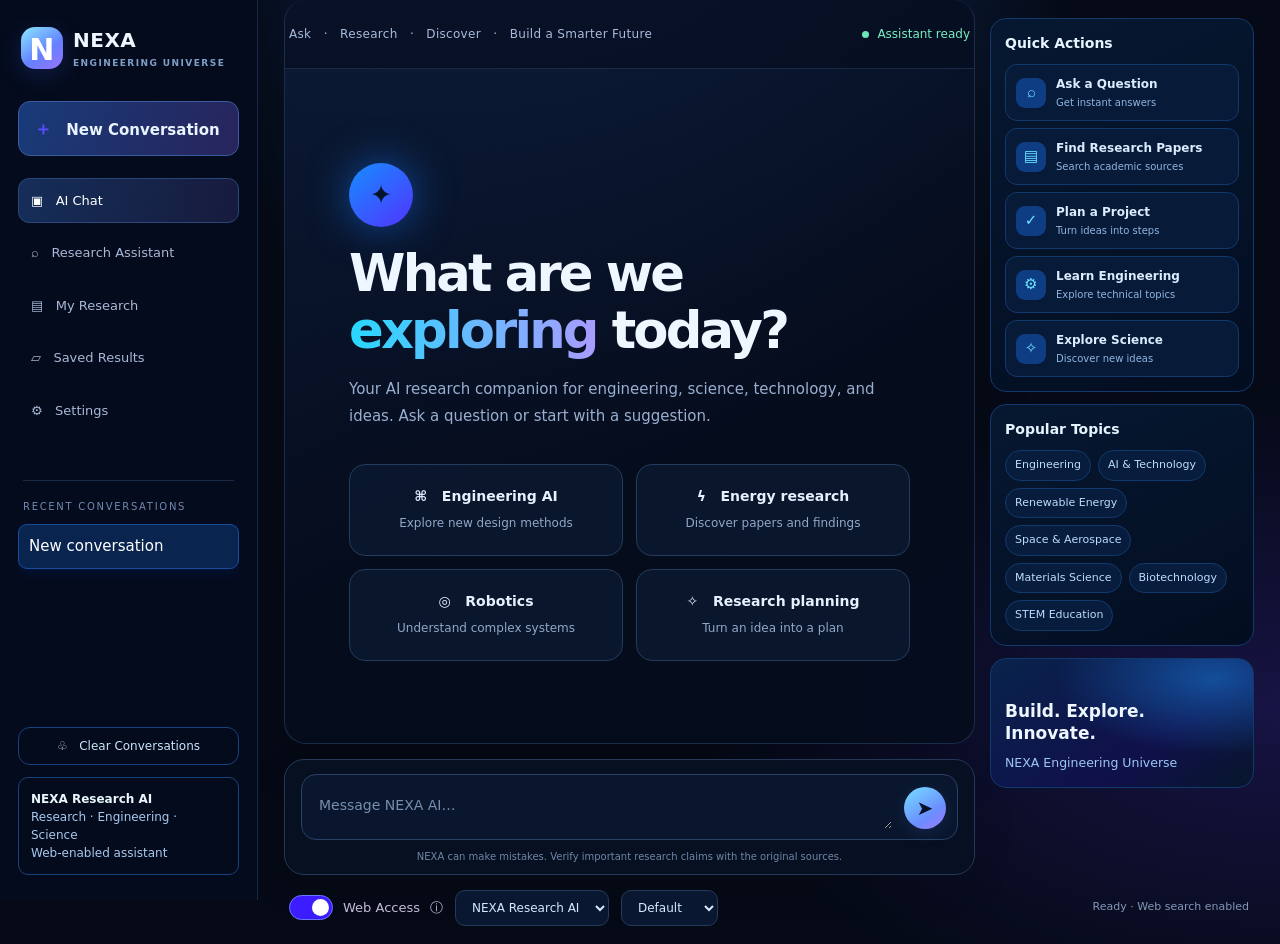
==== index.html @ 33a08f9b "Polish NEXA AI workspace interface" ====
<!doctype html>
<html lang="en">
<head>
<meta charset="utf-8"><meta name="viewport" content="width=device-width,initial-scale=1">
<meta name="theme-color" content="#050817"><meta name="description" content="NEXA AI Chat — an engineering and research assistant with optional live scholarly search.">
<title>NEXA AI Chat — Engineering Universe</title>
<style>
:root{color-scheme:dark;--bg:#050711;--panel:#090b18;--panel2:#0d1023;--line:#29213d;--text:#f5f1ff;--muted:#a9a2c2;--purple:#b78aff;--violet:#8055ff;--blue:#4b8dff}
*{box-sizing:border-box}body{margin:0;background:radial-gradient(ellipse at 72% 15%,#24103a 0,transparent 36%),#050711;color:var(--text);font:15px/1.5 Inter,ui-sans-serif,system-ui,-apple-system,"Segoe UI",sans-serif}button,textarea,select{font:inherit}button{cursor:pointer}button:focus-visible,textarea:focus-visible,select:focus-visible{outline:2px solid var(--purple);outline-offset:2px}
.app{display:grid;grid-template-columns:270px minmax(0,1fr);gap:16px;min-height:100dvh;padding:16px}.sidebar,.chat-shell,.composer-panel{border:1px solid var(--line);background:#090914eF;border-radius:16px}.sidebar{display:flex;flex-direction:column;padding:16px;min-height:calc(100dvh - 32px)}.brand{display:flex;align-items:center;gap:10px;padding:4px 3px 24px;font-size:14px;font-weight:850;letter-spacing:.14em}.logo{display:grid;place-items:center;width:34px;height:34px;border-radius:11px;background:linear-gradient(140deg,#55d8ff,#8255ff);color:#090719;font-size:19px;box-shadow:0 0 24px #8055ff33}.brand small{display:block;color:var(--muted);font-size:10px;letter-spacing:.18em;margin-top:2px}.new-chat,.clear-btn{width:100%;border:1px solid #9d7bc1;background:transparent;color:#eee1ff;border-radius:10px;padding:11px 12px;text-align:left}.new-chat:hover,.clear-btn:hover{background:#21132f}.new-chat span{color:var(--purple);font-size:18px;margin-right:9px}.history-label{color:#8f87a7;font-size:10px;letter-spacing:.17em;text-transform:uppercase;margin:25px 5px 10px}.history{display:grid;gap:5px;overflow:auto;flex:1;align-content:start}.history-item{border:1px solid transparent;background:transparent;color:#c9c3db;text-align:left;padding:10px;border-radius:9px;overflow:hidden;text-overflow:ellipsis;white-space:nowrap}.history-item.active,.history-item:hover{background:#171324;border-color:#332341;color:white}.sidebar-bottom{display:grid;gap:12px;margin-top:20px}.profile{border:1px dashed #59466e;border-radius:10px;padding:12px;color:#b6a6ce;font-size:12px}.profile b{color:#e7d6ff}.clear-btn{font-size:12px;text-align:center;padding:9px}.main{display:flex;flex-direction:column;gap:16px;min-width:0;min-height:calc(100dvh - 32px)}.chat-shell{flex:1;min-height:430px;display:flex;flex-direction:column;overflow:hidden;background:radial-gradient(ellipse at 50% 30%,#1b102c 0,transparent 58%),#080813}.topline{height:60px;border-bottom:1px solid #211b30;display:flex;align-items:center;justify-content:space-between;padding:0 22px;gap:12px}.topline-title{font-weight:700}.online{font-size:12px;color:#a8e7cb}.online:before{content:"";display:inline-block;width:7px;height:7px;background:#6de5b4;border-radius:50%;margin-right:8px}.mobile-brand{display:none}.messages{flex:1;overflow:auto;padding:clamp(18px,4vw,46px);display:flex;flex-direction:column;gap:24px}.welcome{margin:auto;max-width:660px;text-align:center;padding:24px 0}.orb{width:58px;height:58px;border-radius:20px;margin:0 auto 22px;display:grid;place-items:center;font-size:27px;color:white;background:linear-gradient(140deg,#2cbde8,#8155ff);box-shadow:0 0 55px #7443ff44}.welcome h1{font-size:clamp(27px,4vw,42px);letter-spacing:-.04em;line-height:1.12;margin:0 0 13px}.gradient{background:linear-gradient(90deg,#5de0ff,#bb8cff);color:transparent;background-clip:text}.welcome p{color:var(--muted);max-width:520px;margin:0 auto 25px}.suggestions{display:grid;grid-template-columns:repeat(2,minmax(0,1fr));gap:10px;text-align:left}.suggestion{border:1px solid #332642;border-radius:12px;background:#0d0b19;color:#ded5ef;padding:14px;min-height:70px}.suggestion:hover{border-color:#8965bd;background:#171025}.suggestion strong{display:block;font-size:13px;margin-bottom:4px}.suggestion span{font-size:12px;color:#a69abf}.message{display:flex;gap:12px;max-width:850px;width:100%;margin:0 auto;align-items:flex-start}.avatar{width:32px;height:32px;flex:0 0 32px;display:grid;place-items:center;border-radius:10px;background:#201532;color:#d5b6ff;font-weight:800}.message.user .avatar{background:#153053;color:#9edcff}.bubble{min-width:0;white-space:pre-wrap;overflow-wrap:anywhere;padding:5px 0;color:#e8e2f5}.message.user .bubble{background:#111328;border:1px solid #292441;border-radius:13px;padding:12px 15px}.bubble p{margin:0 0 10px}.bubble p:last-child{margin-bottom:0}.source-list{display:grid;gap:9px;margin-top:12px}.source-card{border:1px solid #302543;background:#0c0b18;border-radius:10px;padding:11px 13px}.source-card a{color:#9edfff;text-decoration:none}.source-card a:hover{text-decoration:underline}.source-meta{color:#a39ab9;font-size:12px;margin-top:4px}.typing{color:#c8b1ef}.composer-panel{padding:12px 14px;background:#090914}.composer{display:flex;gap:12px;align-items:flex-end;border:1px solid #342545;border-radius:14px;background:#070711;padding:12px 12px 12px 16px}.composer:focus-within{border-color:#7653a3;box-shadow:0 0 0 3px #a86bff12}.composer textarea{flex:1;min-width:0;resize:vertical;min-height:44px;max-height:180px;border:0;outline:0;background:transparent;color:white;padding:10px 0}.composer textarea::placeholder{color:#756c89}.send{flex:0 0 42px;width:42px;height:42px;border:0;border-radius:12px;color:#fff;background:linear-gradient(140deg,#248fe8,#8050ff);font-size:20px}.send:disabled{opacity:.45;cursor:wait}.composer-hint{font-size:11px;color:#817892;text-align:center;padding:9px 0 0}.controls{display:flex;align-items:center;gap:10px;flex-wrap:wrap;padding:0 4px}.toggle-wrap{display:flex;align-items:center;gap:10px;color:#c7bddb;font-size:13px}.switch{position:relative;width:44px;height:25px;display:inline-block}.switch input{opacity:0;width:0;height:0}.slider{position:absolute;inset:0;border-radius:99px;background:#191627;border:1px solid #4a3a5b;cursor:pointer}.slider:before{content:"";position:absolute;width:17px;height:17px;left:3px;top:3px;border-radius:50%;background:#c8b1ff;transition:.18s}.switch input:checked+.slider{background:#37215b;border-color:#9868e9}.switch input:checked+.slider:before{transform:translateX(19px);background:#fff}.controls select{background:#0c0b18;border:1px solid #332642;color:#d9cfea;border-radius:9px;padding:9px 12px;max-width:100%;font-size:12px}.status{margin-left:auto;color:#8d849f;font-size:11px}.error{color:#ffb8c4}.paper-count{color:#9ce6ff;font-size:12px;margin-top:12px}
@media(max-width:760px){.app{grid-template-columns:1fr;padding:8px;gap:8px}.sidebar{min-height:0;padding:10px;display:grid;grid-template-columns:1fr auto;align-items:center;gap:8px}.brand{padding:0;font-size:12px}.logo{width:30px;height:30px}.new-chat{width:auto;padding:8px 11px;font-size:12px}.history-label,.history,.sidebar-bottom{display:none}.main{min-height:calc(100dvh - 95px);gap:8px}.chat-shell{min-height:55vh}.topline{height:48px;padding:0 14px}.messages{padding:18px 12px}.welcome{padding:12px 0}.suggestions{grid-template-columns:1fr}.suggestion{min-height:58px}.composer-panel{padding:8px}.controls{gap:8px}.status{width:100%;margin-left:0}.profile{display:none}.mobile-brand{display:block}}
@media(min-width:761px){.sidebar{position:sticky;top:16px;height:calc(100dvh - 32px)}}

/* NEXA generated concept: electric-blue research chat */
:root{--bg:#02091c;--panel:#04112b;--panel2:#07183a;--line:#103b80;--text:#eaf7ff;--muted:#83b8e9;--purple:#563cff;--violet:#762dff;--blue:#168dff}
body{background:radial-gradient(ellipse at 78% 6%,#071e59 0,transparent 43%),radial-gradient(ellipse at 85% 78%,#17085a 0,transparent 34%),#02091c;color:var(--text)}
.app{grid-template-columns:324px minmax(0,1fr);gap:0;padding:0;min-height:100dvh}
.sidebar{height:100dvh;min-height:100dvh;top:0;border-radius:0;border-width:0 1px 0 0;border-color:#0e3470;background:linear-gradient(180deg,#03102a,#02091c);padding:24px 26px}
.brand{font-size:26px;letter-spacing:.06em;padding:0 4px 30px}.brand small{font-size:10px;color:#70d9ff;letter-spacing:.2em}.logo{width:52px;height:52px;border-radius:8px;font-size:31px;background:linear-gradient(140deg,#472bff,#00d7ff);color:white}
.new-chat{border:1px solid #365dff;border-radius:14px;background:#080d3c;padding:13px 15px;color:#aeeaff;font-weight:650}.new-chat:hover{background:#101a65;box-shadow:0 0 20px #174dff55}
.sidebar-nav{display:grid;gap:5px;margin:18px 0 20px}.sidebar-nav button{background:transparent;border:1px solid transparent;border-radius:12px;padding:12px 14px;color:#8fdcff;text-align:left;font-size:15px}.sidebar-nav button.active,.sidebar-nav button:hover{background:linear-gradient(100deg,#092caa,#101c86);border-color:#194bff;color:#fff;box-shadow:0 0 22px #004dff55}
.history-label{border-top:1px solid #103365;padding-top:18px;color:#47baff}.history-item{color:#80cfff}.history-item.active,.history-item:hover{background:#08266c;border-color:#124dff;box-shadow:0 0 16px #004dff33}
.profile{border-color:#1657a4;color:#7ebeff}.profile b{color:#c5f4ff}.clear-btn{border-color:#5c36ff;color:#c4d8ff;border-radius:12px}
.main{min-height:100dvh;padding:0 0 16px;gap:0;background:radial-gradient(ellipse at 70% 60%,#071747aa 0,transparent 55%)}
.topline{height:69px;flex:0 0 69px;padding:0 32px;border-color:#103365;background:#03102b}.topline-title{font-size:13px;font-weight:500;color:#7cd8ff;letter-spacing:.02em}.online{color:#73edc5}
.chat-shell{margin:0 16px;min-height:calc(100dvh - 190px);border-color:#103b80;border-radius:16px;background:radial-gradient(ellipse at 60% 18%,#06183b 0,transparent 56%),#020b22}
.messages{padding:clamp(20px,3vw,42px)}.welcome .orb{background:linear-gradient(140deg,#177cff,#5930ff);box-shadow:0 0 60px #155cff66}.welcome h1{font-size:clamp(28px,3.4vw,43px)}.gradient{background-image:linear-gradient(90deg,#19d9ff,#a98aff)}
.suggestion{background:#041536;border-color:#103c7c;color:#bdeaff}.suggestion:hover{background:#08245c;border-color:#167dff}
.message .avatar{background:#062b80;color:#5fe4ff;border:1px solid #124dff;border-radius:50%;box-shadow:0 0 18px #003cff44}.message.user .avatar{background:#3420e8;color:#fff}
.message.user .bubble{background:linear-gradient(110deg,#1725c9,#3413d8);border-color:#403dff;border-radius:16px}
.bubble{color:#bfe7ff}.source-card{background:#041633;border-color:#12417c}.source-card a{color:#29d9ff}.source-meta{color:#7daee0}
.composer-panel{margin:0 16px;border-color:#123e8e;background:#030d27;border-radius:15px}.composer{border-color:#174ed3;background:#07153a;border-radius:15px}.composer:focus-within{border-color:#1f9bff;box-shadow:0 0 0 3px #086dff22}.composer textarea::placeholder{color:#5591cf}.send{background:linear-gradient(140deg,#225dff,#6b19ff);border-radius:12px}
.controls{padding:12px 26px 0}.controls select{background:#031535;border-color:#1249a5;color:#c8e9ff}.switch input:checked+.slider{background:#3b1dff;border-color:#6976ff}.status{color:#7da9d6}
@media(min-width:761px){.sidebar{height:100dvh;min-height:100dvh;top:0}.main{min-height:100dvh}}
@media(max-width:760px){.app{grid-template-columns:1fr}.sidebar{height:auto;min-height:0;padding:10px 12px;grid-template-columns:1fr auto;border-width:0 0 1px}.brand{font-size:17px;padding:0}.logo{width:36px;height:36px;font-size:22px}.sidebar-nav{display:none}.main{padding-bottom:8px}.chat-shell{margin:8px;min-height:56vh}.topline{padding:0 14px}.composer-panel{margin:0 8px}.controls{padding:10px 12px 0}}


/* NEXA Universe visual refresh */
:root{--bg:#020a1b;--panel:#06152d;--panel2:#091d3d;--line:#12366a;--text:#eef7ff;--muted:#9abce8;--purple:#594cff;--violet:#573dff;--blue:#168cff}
body{background:radial-gradient(ellipse at 65% 0%,#0b3c8a 0,transparent 38%),radial-gradient(ellipse at 100% 75%,#16105c 0,transparent 32%),#020a1b}
.app{grid-template-columns:248px minmax(0,1fr);gap:0;padding:0;min-height:100dvh}
.sidebar{height:100dvh;min-height:100dvh;top:0;border:0;border-right:1px solid #12366a;border-radius:0;padding:24px 18px;background:linear-gradient(180deg,#06162d,#020a19)}
.brand{font-size:25px;letter-spacing:.04em;padding:0 3px 32px}.brand small{font-size:9px;letter-spacing:.13em;color:#9ccfff}.logo{width:48px;height:48px;border-radius:14px;color:white;font-size:30px;background:linear-gradient(145deg,#4c39ff,#00d6ff);box-shadow:0 0 30px #116cff55}
.new-chat{border:1px solid #174d9c;background:#08245a;border-radius:13px;color:#e8f5ff}.sidebar-nav{gap:7px;margin:18px 0}.sidebar-nav button{color:#b4d7ff;border-radius:12px;padding:13px}.sidebar-nav button.active,.sidebar-nav button:hover{background:linear-gradient(100deg,#0a3685,#111e64);border-color:#174d9c;box-shadow:none}
.history-label{color:#5fbaff}.history-item{color:#a7c9ef}.history-item.active,.history-item:hover{background:#0a2450;border-color:#174d9c}
.profile{border-style:solid;border-color:#16427d;color:#a9c9ef}.profile b{color:#e9f7ff}.clear-btn{border-color:#16427d;color:#c9e6ff}
.main{display:grid;grid-template-columns:minmax(0,1fr) 264px;grid-template-rows:minmax(440px,1fr) auto auto;gap:12px;padding:0 16px 14px;min-height:100dvh;align-content:stretch}
.chat-shell{grid-column:1;grid-row:1;min-height:0;margin:0;border-radius:0 0 16px 16px;border-top:0;background:radial-gradient(ellipse at 60% 0%,#0a2c68 0,transparent 52%),linear-gradient(180deg,#04152d,#020b1d);border-color:#10366a}
.topline{background:#04132a;border-color:#10366a;padding:0 22px}.topline-title{color:#b5d9ff}.online{color:#77f0c1}
.messages{padding:clamp(18px,2.6vw,34px);gap:22px}.welcome{max-width:720px;width:100%;margin:0 auto;padding:30px 0 18px;text-align:left}.welcome .orb{margin:0 0 18px;width:64px;height:64px;border-radius:50%;background:linear-gradient(140deg,#168dff,#5134ff);box-shadow:0 0 42px #127aff88}.welcome h1{font-size:clamp(28px,3vw,40px);margin-bottom:12px}.welcome p{margin:0 0 24px;max-width:560px;color:#b2cdec}.gradient{background-image:linear-gradient(90deg,#27d8ff,#a99bff)}
.suggestions{grid-template-columns:repeat(2,minmax(0,1fr));gap:10px}.suggestion{min-height:74px;border-radius:13px;background:linear-gradient(135deg,#071d3b,#091638);border-color:#16427d;color:#e4f3ff}.suggestion strong{font-size:13px}.suggestion span{color:#9bbde6}.suggestion:hover{background:#0b2a5b;border-color:#248dff}
.message{max-width:800px}.message .avatar{background:#082b70;color:#6de2ff;border-color:#1756c6}.message.user .bubble{background:linear-gradient(110deg,#245dff,#3625cf);border-color:#4279ff;border-radius:16px;color:white}.bubble{color:#e3f2ff}.source-card{background:#061a36;border-color:#17427a}.source-card a{color:#52dfff}.source-meta{color:#9abce8}
.composer-panel{grid-column:1;grid-row:2;margin:0;border-radius:16px;border-color:#174d9c;background:#04142b;padding:12px 14px}.composer{border-color:#1756c6;border-radius:32px;background:#061a38;padding-left:20px}.composer:focus-within{border-color:#35a5ff;box-shadow:0 0 0 3px #168cff22}.composer textarea::placeholder{color:#8bb4e6}.send{border-radius:50%;background:linear-gradient(140deg,#168dff,#583bff)}.composer-hint{color:#769cc9}
.controls{grid-column:1/-1;grid-row:3;padding:0 4px}.controls select{background:#061a36;border-color:#17427a;color:#d5eaff}.status{color:#8fb4df}
.nexa-rail{grid-column:2;grid-row:1/3;align-self:stretch;display:flex;flex-direction:column;gap:12px;padding:18px 0 0;min-width:0}
.rail-card{border:1px solid #12396c;border-radius:16px;background:linear-gradient(155deg,#061831,#030d20);padding:14px}.rail-card h3{margin:0 0 10px;font-size:14px;color:#e7f4ff}.rail-action{width:100%;display:flex;align-items:center;gap:10px;text-align:left;border:1px solid #12396c;border-radius:12px;background:#071b38;color:#d9edff;padding:10px;margin-top:7px}.rail-action:hover{border-color:#258bff;background:#0a2855}.rail-icon{width:30px;height:30px;display:grid;place-items:center;border-radius:9px;background:#0e3d83;color:#6de4ff;flex:0 0 30px}.rail-action b{display:block;font-size:12px;font-weight:650}.rail-action small{display:block;font-size:10px;color:#8fb5e3;margin-top:2px}.topic-list{display:flex;flex-wrap:wrap;gap:7px}.topic{border:1px solid #12396c;border-radius:20px;background:#081d3d;color:#bcdcff;font-size:11px;padding:6px 9px}.rail-banner{min-height:130px;display:flex;flex-direction:column;justify-content:flex-end;background:radial-gradient(ellipse at 85% 15%,#1676cf99,transparent 50%),linear-gradient(145deg,#09234c,#10104a 65%,#07172b);overflow:hidden}.rail-banner strong{font-size:17px;line-height:1.3}.rail-banner small{color:#9dc7f5;margin-top:10px}
@media(min-width:761px){.sidebar{height:100dvh;min-height:100dvh;top:0}.main{min-height:100dvh}}
@media(max-width:1050px){.main{grid-template-columns:minmax(0,1fr) 220px;gap:9px;padding:0 10px 10px}.rail-card{padding:10px}.rail-action{padding:8px}.brand{font-size:21px}}
@media(max-width:760px){.app{grid-template-columns:1fr}.sidebar{height:auto;min-height:0;padding:10px 12px;grid-template-columns:1fr auto;border-width:0 0 1px}.brand{font-size:17px;padding:0}.logo{width:36px;height:36px;font-size:22px}.sidebar-nav{display:none}.main{display:flex;flex-direction:column;gap:8px;padding:0 8px 8px;min-height:calc(100dvh - 65px)}.chat-shell{margin:0;min-height:55vh;border-radius:0 0 14px 14px}.topline{height:48px;flex:0 0 48px;padding:0 12px}.messages{padding:16px 12px}.welcome{padding:12px 0}.welcome .orb{margin-bottom:14px;width:52px;height:52px}.suggestions{grid-template-columns:1fr}.suggestion{min-height:58px}.nexa-rail{display:grid;grid-template-columns:1fr 1fr;padding:0}.nexa-rail .rail-card:first-child{grid-column:1/-1}.rail-banner{display:none}.composer-panel{margin:0}.controls{padding:4px}.status{width:100%;margin-left:0}.sidebar-bottom,.history-label,.history{display:none}}

/* Visual refinement: calm, premium AI workspace */
:root{--line:#1b3157;--muted:#9baed0}
body{background:#050a16;background-image:radial-gradient(ellipse at 50% -18%,#163b72 0,transparent 48%),radial-gradient(ellipse at 100% 75%,#171344 0,transparent 32%)}
.app{grid-template-columns:258px minmax(0,1fr);gap:0;padding:0}
.sidebar{padding:25px 18px;background:rgba(5,12,29,.94);border-color:#172746;backdrop-filter:blur(20px)}
.brand{font-size:20px;letter-spacing:.025em;padding-bottom:30px}.brand small{font-size:9px;letter-spacing:.16em;color:#7f9fc8}
.logo{width:42px;height:42px;border-radius:14px;background:linear-gradient(145deg,#8be9ff,#6481ff 58%,#9b73ff);box-shadow:0 6px 24px #426cff33}
.new-chat{background:linear-gradient(110deg,#183b79,#28245c);border-color:#3a5c9e;color:#e9f4ff;border-radius:12px}
.sidebar-nav{gap:7px;margin:22px 0}.sidebar-nav button{font-size:13px;color:#a8b9d7;padding:12px;border-radius:11px}
.sidebar-nav button.active,.sidebar-nav button:hover{background:linear-gradient(100deg,#152e59,#171b3d);border-color:#2b4678;box-shadow:none;color:#fff}
.history-label{font-size:10px;color:#7289b0;border-color:#1b2a45}
.main{padding:0 26px 18px;background:transparent;gap:15px}
.topline{margin:0 -26px 0;padding:0 30px;background:rgba(5,12,29,.62);border-color:#182945}
.topline-title{color:#a8bbdc;font-size:12px;letter-spacing:.025em}
.chat-shell{margin:0;min-height:calc(100dvh - 185px);border-radius:22px;border-color:#1a2d4b;background:linear-gradient(155deg,rgba(13,28,57,.86),rgba(5,12,28,.94) 60%);box-shadow:0 18px 60px #0002}
.messages{padding:clamp(24px,5vw,68px)}
.welcome{max-width:710px}.orb{width:64px;height:64px;border-radius:22px;background:linear-gradient(145deg,#70dfff,#6385ff 55%,#a08aff);box-shadow:0 12px 45px #4d77ff30;color:#06142b}
.welcome h1{font-size:clamp(34px,4vw,52px);letter-spacing:-.055em;margin-bottom:16px}.welcome p{font-size:15px;line-height:1.8;color:#9aafd0;margin-bottom:34px}
.suggestions{gap:13px}.suggestion{min-height:92px;padding:19px;border-radius:16px;background:rgba(11,25,49,.76);border-color:#243b5d;transition:transform .18s,border-color .18s,background .18s}
.suggestion:hover{transform:translateY(-2px);background:#122746;border-color:#5b82c4}
.suggestion strong{font-size:14px;color:#e5f1ff}.suggestion span{font-size:12px;color:#91a7c8}
.composer-panel{margin:0;padding:14px 16px 10px;border-radius:20px;background:rgba(7,16,35,.94);border-color:#243957;box-shadow:0 12px 38px #0002}
.composer{border-color:#2a4167;background:#09162d;border-radius:15px;padding:10px 11px 10px 17px}
.composer:focus-within{border-color:#719ce2;box-shadow:0 0 0 3px #4e7fe51a}
.composer textarea{font-size:14px}.composer textarea::placeholder{color:#788eaf}
.send{background:linear-gradient(145deg,#77dfff,#6b8dff 65%,#a17bff);color:#061329;box-shadow:0 4px 16px #6388ff22}
.composer-hint{color:#7085a7;font-size:10px}
.controls{padding:0 5px;gap:12px}.controls select{background:#0a1730;border-color:#243b5c;border-radius:10px}
.status{color:#8398b8}
.message .avatar{background:#152c4d;border-color:#294d7a;color:#9ce9ff;box-shadow:none}
.message.user .bubble{background:#172e55;border-color:#2a4b7c}
.bubble{line-height:1.8;color:#d4e3f7}.source-card{background:#0b1a32;border-color:#263e60;border-radius:12px}
@media(min-width:761px){.sidebar{position:sticky;top:0;height:100dvh}.main{min-height:100dvh}}
@media(max-width:760px){.app{grid-template-columns:1fr}.sidebar{padding:12px 14px}.brand{font-size:16px}.main{padding:0 9px 12px;gap:10px}.topline{margin:0 -9px;padding:0 15px}.chat-shell{min-height:58vh;border-radius:17px}.messages{padding:24px 14px}.welcome h1{font-size:34px}.welcome p{font-size:13px;margin-bottom:24px}.suggestions{gap:9px}.suggestion{min-height:72px;padding:14px}.composer-panel{padding:10px;border-radius:16px}.controls{padding:0 3px}.status{font-size:10px}}

</style>
</head>
<body>
<div class="app">
<aside class="sidebar" aria-label="Conversation sidebar">
  <div class="brand"><div class="logo">N</div><div>NEXA<small>ENGINEERING UNIVERSE</small></div></div>
  <button class="new-chat" id="new-chat"><span>＋</span> New Conversation</button>
  <nav class="sidebar-nav" aria-label="Main navigation">
    <button class="active" type="button" data-nav="chat">▣ &nbsp; AI Chat</button>
    <button type="button" data-nav="research">⌕ &nbsp; Research Assistant</button>
    <button type="button" data-nav="saved">▤ &nbsp; My Research</button>
    <button type="button" data-nav="results">▱ &nbsp; Saved Results</button>
    <button type="button" data-nav="settings">⚙ &nbsp; Settings</button>
  </nav>
  <div class="history-label">Recent conversations</div><nav class="history" id="history" aria-label="Recent conversations"></nav>
  <div class="sidebar-bottom"><button class="clear-btn" id="clear-chat">♧ &nbsp; Clear Conversations</button><div class="profile"><b>NEXA Research AI</b><br>Research · Engineering · Science<br><span id="version">Web-enabled assistant</span></div></div>
</aside>
<main class="main">
<section class="chat-shell">
  <div class="topline"><div class="topline-title"><span class="mobile-brand">✦ NEXA AI &nbsp;·&nbsp; </span>Ask &nbsp; · &nbsp; Research &nbsp; · &nbsp; Discover &nbsp; · &nbsp; Build a Smarter Future</div><div class="online">Assistant ready</div></div>
  <div class="messages" id="messages" aria-live="polite">
    <div class="welcome" id="welcome"><div class="orb">✦</div><h1>Hello, I’m NEXA <span class="gradient">✦</span></h1><p>Your AI assistant for engineering, science, research and innovation. How can I help you today?</p>
      <div class="suggestions">
        <button class="suggestion" data-prompt="Explain recent advances in AI for engineering design."><strong>♧ &nbsp; Explain Concepts</strong><span>Understand complex ideas</span></button>
        <button class="suggestion" data-prompt="Find and summarize research on renewable energy storage."><strong>▤ &nbsp; Research Papers</strong><span>Discover papers and findings</span></button>
        <button class="suggestion" data-prompt="Explain how robotics and computer vision work together."><strong>✓ &nbsp; Plan Projects</strong><span>Turn ideas into steps</span></button>
        <button class="suggestion" data-prompt="Give me a research plan for a new engineering project."><strong>⚙ &nbsp; Solve Problems</strong><span>Explore solutions and methods</span></button>
      </div>
    </div>
  </div>
</section>
<aside class="nexa-rail" aria-label="NEXA tools">
  <section class="rail-card"><h3>Quick Actions</h3>
    <button class="rail-action" data-prompt="Explain a question I have about engineering or science."><span class="rail-icon">⌕</span><span><b>Ask a Question</b><small>Get instant answers</small></span></button>
    <button class="rail-action" data-prompt="Find research papers about artificial intelligence in engineering."><span class="rail-icon">▤</span><span><b>Find Research Papers</b><small>Search academic sources</small></span></button>
    <button class="rail-action" data-prompt="Help me plan an engineering project step by step."><span class="rail-icon">✓</span><span><b>Plan a Project</b><small>Turn ideas into steps</small></span></button>
    <button class="rail-action" data-prompt="Teach me an interesting engineering concept."><span class="rail-icon">⚙</span><span><b>Learn Engineering</b><small>Explore technical topics</small></span></button>
    <button class="rail-action" data-prompt="Explore exciting recent discoveries in science."><span class="rail-icon">✧</span><span><b>Explore Science</b><small>Discover new ideas</small></span></button>
  </section>
  <section class="rail-card"><h3>Popular Topics</h3><div class="topic-list"><button class="topic" data-prompt="Explain modern engineering.">Engineering</button><button class="topic" data-prompt="Explain AI and technology trends.">AI & Technology</button><button class="topic" data-prompt="Explain renewable energy.">Renewable Energy</button><button class="topic" data-prompt="Explore space and aerospace engineering.">Space & Aerospace</button><button class="topic" data-prompt="Explain materials science.">Materials Science</button><button class="topic" data-prompt="Explain biotechnology.">Biotechnology</button><button class="topic" data-prompt="How can STEM education inspire innovation?">STEM Education</button></div></section>
  <section class="rail-card rail-banner"><strong>Build. Explore.<br>Innovate.</strong><small>NEXA Engineering Universe</small></section>
</aside>
<section class="composer-panel">
<form id="chat-form"><div class="composer"><textarea id="prompt" rows="1" maxlength="1200" placeholder="Message NEXA AI…" aria-label="Message NEXA AI" required></textarea><button class="send" id="send" type="submit" aria-label="Send message">➤</button></div><div class="composer-hint">NEXA can make mistakes. Verify important research claims with the original sources.</div></form>
</section>
<div class="controls">
  <label class="toggle-wrap"><span class="switch"><input type="checkbox" id="web-access" checked><span class="slider"></span></span>Web Access <span title="Searches public Crossref and OpenAlex paper metadata before answering">ⓘ</span></label>
  <select id="model" aria-label="AI model"><option value="nexa">NEXA Research AI</option></select>
  <select id="mode" aria-label="Answer style"><option value="default">Default</option><option value="concise">Concise</option><option value="detailed">Detailed</option></select>
  <span class="status" id="status" role="status">Ready · Web search enabled</span>
</div>
</main>
</div>
<script>
(() => {
const $=id=>document.getElementById(id);
const messages=$('messages'),prompt=$('prompt'),form=$('chat-form'),send=$('send'),status=$('status'),history=$('history');
let chats=[],activeId=null,busy=false;
const storeKey='nexa-ai-chats-v1';
function load(){try{chats=JSON.parse(localStorage.getItem(storeKey)||'[]')}catch{chats=[]}if(!Array.isArray(chats))chats=[];renderHistory();if(chats.length)openChat(chats[0].id);else newChat(false)}
function save(){try{localStorage.setItem(storeKey,JSON.stringify(chats))}catch{}renderHistory()}
function active(){return chats.find(c=>c.id===activeId)}
function renderHistory(){history.replaceChildren();chats.forEach(c=>{const b=document.createElement('button');b.className='history-item'+(c.id===activeId?' active':'');b.textContent=c.title||'New conversation';b.title=b.textContent;b.onclick=()=>openChat(c.id);history.append(b)})}
function newChat(focus=true){if(busy)return;const c={id:Date.now().toString(36)+Math.random().toString(36).slice(2,6),title:'New conversation',items:[]};chats.unshift(c);activeId=c.id;save();renderMessages();if(focus)prompt.focus()}
function openChat(id){activeId=id;renderHistory();renderMessages()}
function renderMessages(){messages.replaceChildren();const c=active();if(!c||!c.items.length){const w=document.createElement('div');w.className='welcome';w.id='welcome';w.innerHTML='<div class="orb">✦</div><h1>What are we <span class="gradient">exploring</span> today?</h1><p>Your AI research companion for engineering, science, technology, and ideas. Ask a question or start with a suggestion.</p><div class="suggestions"><button class="suggestion" data-prompt="Explain recent advances in AI for engineering design."><strong>⌘ &nbsp; Engineering AI</strong><span>Explore new design methods</span></button><button class="suggestion" data-prompt="Find and summarize research on renewable energy storage."><strong>ϟ &nbsp; Energy research</strong><span>Discover papers and findings</span></button><button class="suggestion" data-prompt="Explain how robotics and computer vision work together."><strong>◎ &nbsp; Robotics</strong><span>Understand complex systems</span></button><button class="suggestion" data-prompt="Give me a research plan for a new engineering project."><strong>✧ &nbsp; Research planning</strong><span>Turn an idea into a plan</span></button></div>';messages.append(w);w.querySelectorAll('[data-prompt]').forEach(b=>b.onclick=()=>{prompt.value=b.dataset.prompt;prompt.focus();prompt.style.height='auto';prompt.style.height=Math.min(prompt.scrollHeight,180)+'px'});return}
c.items.forEach(item=>appendMessage(item.role,item.text,item.papers));messages.scrollTop=messages.scrollHeight}
function appendMessage(role,text,papers){const row=document.createElement('div');row.className='message '+(role==='user'?'user':'assistant');const av=document.createElement('div');av.className='avatar';av.textContent=role==='user'?'You':'✦';const bubble=document.createElement('div');bubble.className='bubble';bubble.textContent=text;if(papers&&papers.length){const label=document.createElement('div');label.className='paper-count';label.textContent='Research sources · '+papers.length+' records';bubble.append(label);const list=document.createElement('div');list.className='source-list';papers.forEach(p=>{const card=document.createElement('div');card.className='source-card';const a=document.createElement('a');a.href=p.url||'#';a.target='_blank';a.rel='noopener noreferrer';a.textContent=p.title||'Research record';card.append(a);const meta=document.createElement('div');meta.className='source-meta';meta.textContent=[p.year||'Date unavailable',p.source||'Research source',p.doi?'DOI: '+p.doi:''].filter(Boolean).join(' · ');card.append(meta);list.append(card)});bubble.append(list)}row.append(av,bubble);messages.append(row);return row}
function setStatus(text,error=false){status.textContent=text;status.classList.toggle('error',error)}
async function submitQuestion(text){if(busy||!text.trim())return;const q=text.trim();let c=active();if(!c){newChat(false);c=active()}if(!c.items.length)c.title=q.length>34?q.slice(0,34)+'…':q;c.items.push({role:'user',text:q});save();renderMessages();prompt.value='';prompt.style.height='auto';const casualMessage=/^(hello|hi|hey|good morning|good afternoon|good evening|how are you|what can you do|what can you help me with|who are you)[!.?, ]*$/i.test(q.trim());const identityQuestion=/(founder|owner|ceo|chief executive officer|who founded|who owns)/i.test(q)&&/(nexa|engineering universe)/i.test(q);busy=true;send.disabled=true;setStatus($('web-access').checked&&!casualMessage&&!identityQuestion?'Searching research sources…':'Thinking…');const typing=appendMessage('assistant','NEXA is thinking…');typing.querySelector('.bubble').classList.add('typing');messages.scrollTop=messages.scrollHeight;
let papers=[];
try{
 if($('web-access').checked&&!casualMessage&&!identityQuestion){const rr=await fetch('/api/research?q='+encodeURIComponent(q));const rd=await rr.json();if(rr.ok)papers=Array.isArray(rd.results)?rd.results:[];else setStatus('Research search unavailable; asking AI without papers.',true)}
 const mode=$('mode').value;const styledQ=mode==='concise'?q+'\nAnswer concisely.':mode==='detailed'?q+'\nGive a detailed, structured explanation.':'';
 const response=await fetch('/api/chat',{method:'POST',headers:{'Content-Type':'application/json'},body:JSON.stringify({question:styledQ||q,papers,history:c.items.slice(0,-1).map(m=>({role:m.role,text:m.text}))})});
 const data=await response.json();typing.remove();
 if(!response.ok){const message=data.error||(response.status===503?'AI is not configured yet.':'AI request failed.');c.items.push({role:'assistant',text:message,papers});appendMessage('assistant',message,papers);setStatus('AI request failed · '+response.status,true)}
 else{const answer=data.answer||'No answer text was returned.';c.items.push({role:'assistant',text:answer,papers});appendMessage('assistant',answer,papers);setStatus('Response complete'+(papers.length?' · '+papers.length+' research records':'')+'.')}
 save();messages.scrollTop=messages.scrollHeight;
 }catch(e){typing.remove();const msg='Could not reach the AI service. Check your connection and try again.';c.items.push({role:'assistant',text:msg,papers});appendMessage('assistant',msg,papers);setStatus('Connection error',true);save()}
 finally{busy=false;send.disabled=false;prompt.focus()}
}
form.addEventListener('submit',e=>{e.preventDefault();submitQuestion(prompt.value)});prompt.addEventListener('keydown',e=>{if(e.key==='Enter'&&!e.shiftKey){e.preventDefault();form.requestSubmit()}});prompt.addEventListener('input',()=>{prompt.style.height='auto';prompt.style.height=Math.min(prompt.scrollHeight,180)+'px'});
$('new-chat').addEventListener('click',()=>newChat());$('clear-chat').addEventListener('click',()=>{if(busy)return;if(confirm('Clear all saved NEXA conversations from this browser?')){chats=[];activeId=null;try{localStorage.removeItem(storeKey)}catch{}newChat(false);setStatus('Conversations cleared')}});$('web-access').addEventListener('change',()=>setStatus($('web-access').checked?'Ready · Web search enabled':'Ready · Web search disabled'));
document.querySelectorAll('.rail-action,.topic').forEach(b=>b.addEventListener('click',()=>{prompt.value=b.dataset.prompt||'';prompt.focus();}));
document.querySelectorAll('[data-nav]').forEach(b=>b.addEventListener('click',()=>{document.querySelectorAll('[data-nav]').forEach(x=>x.classList.toggle('active',x===b));if(b.dataset.nav==='research'){prompt.value='Find research papers about ';prompt.focus()}else if(b.dataset.nav==='saved'){setStatus('Your conversations are saved in this browser.')}else if(b.dataset.nav==='results'){setStatus('Research results appear below AI responses when Web Access is enabled.')}else if(b.dataset.nav==='settings'){setStatus('Choose Web Access and answer style below the composer.')}else{setStatus('Ready · Web search enabled')}}));
load();
})();
</script>
</body>
</html>
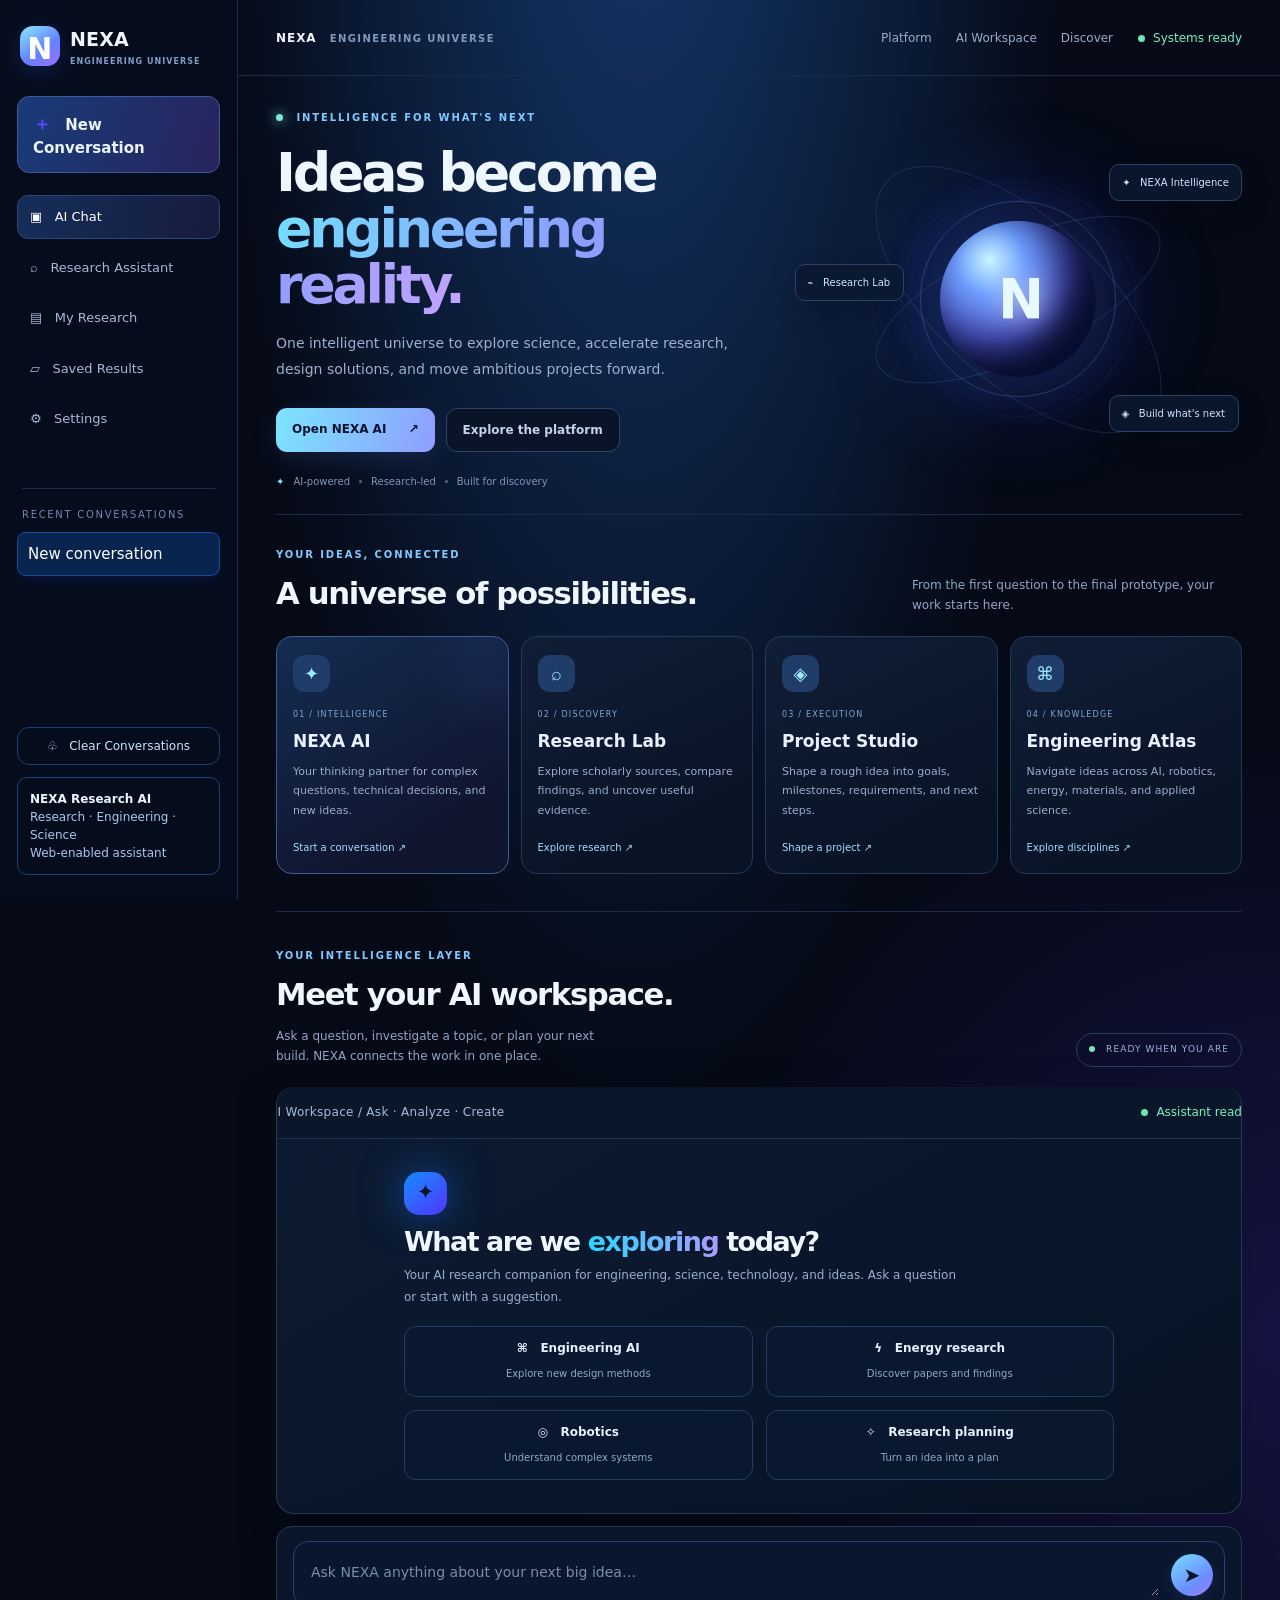
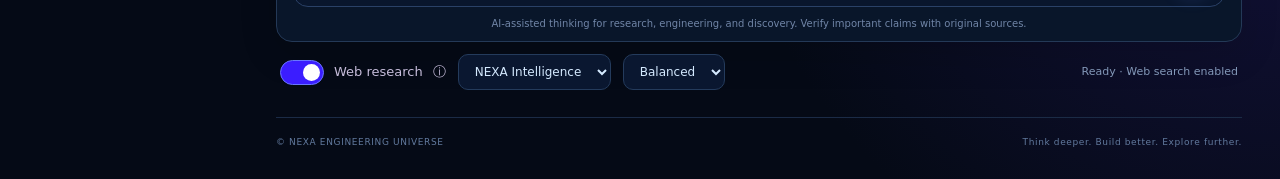
==== commit fd78c567: "Transform NEXA into AI-first engineering platform homepage" ====
--- a/index.html
+++ b/index.html
@@ -93,6 +93,36 @@
 @media(min-width:761px){.sidebar{position:sticky;top:0;height:100dvh}.main{min-height:100dvh}}
 @media(max-width:760px){.app{grid-template-columns:1fr}.sidebar{padding:12px 14px}.brand{font-size:16px}.main{padding:0 9px 12px;gap:10px}.topline{margin:0 -9px;padding:0 15px}.chat-shell{min-height:58vh;border-radius:17px}.messages{padding:24px 14px}.welcome h1{font-size:34px}.welcome p{font-size:13px;margin-bottom:24px}.suggestions{gap:9px}.suggestion{min-height:72px;padding:14px}.composer-panel{padding:10px;border-radius:16px}.controls{padding:0 3px}.status{font-size:10px}}
 
+
+/* NEXA: platform-first homepage */
+html{scroll-behavior:smooth;scroll-padding-top:85px}
+.app{grid-template-columns:238px minmax(0,1fr);gap:0;padding:0}
+.sidebar{position:sticky;top:0;height:100dvh;min-height:100dvh;padding:25px 17px;background:#050c1c;border-right:1px solid #1b2c49}
+.brand{font-size:19px;letter-spacing:.01em;padding-bottom:28px}.brand small{font-size:8px;letter-spacing:.13em}
+.logo{width:40px;height:40px;border-radius:13px}
+.sidebar-nav button{font-size:13px;padding:11px 12px}
+.main.dashboard{display:block;padding:0 38px 24px;min-height:100vh;overflow:hidden}
+.site-topbar{height:76px;display:flex;align-items:center;gap:25px;border-bottom:1px solid #1b2b46;margin:0 -38px;padding:0 38px}
+.site-topbar .topline-title{font-weight:800;color:#f0f6ff;letter-spacing:.08em}.site-topbar .topline-title span{font-size:10px;color:#8299bd;letter-spacing:.14em;margin-left:8px}
+.top-links{display:flex;gap:24px;margin-left:auto}.top-links a{font-size:12px;color:#9aacc8;text-decoration:none}.top-links a:hover{color:#fff}
+.hero-dashboard{display:grid;grid-template-columns:1.05fr .95fr;align-items:center;gap:24px;min-height:390px;padding:34px 0 25px;border-bottom:1px solid #1b2b46}
+.hero-copy{position:relative;z-index:1}.eyebrow{font-size:10px;letter-spacing:.19em;font-weight:750;color:#82c9ff}.eyebrow>span{display:inline-block;width:7px;height:7px;border-radius:50%;background:#7ee5df;box-shadow:0 0 12px #7ee5df;margin-right:8px}
+.hero-copy h1{font-size:clamp(38px,4.2vw,61px);line-height:1.04;letter-spacing:-.06em;margin:20px 0 18px}.hero-copy h1 .gradient{background-image:linear-gradient(100deg,#73ddff,#8e9dff 60%,#c2a4ff)}
+.hero-copy>p{max-width:510px;color:#9eb0cf;line-height:1.85;font-size:14px;margin:0 0 25px}
+.hero-buttons{display:flex;gap:11px;flex-wrap:wrap}.hero-buttons a{padding:12px 16px;border-radius:11px;font-size:12px;text-decoration:none;font-weight:700}.primary-cta{background:linear-gradient(110deg,#7ce5ff,#8f9dff);color:#08132b;box-shadow:0 7px 25px #638bff22}.primary-cta span{margin-left:18px}.secondary-cta{border:1px solid #304364;color:#c4d3ec;background:#0a1428}.hero-proof{margin-top:22px;color:#8096b8;font-size:10px;display:flex;align-items:center;gap:9px}.hero-proof span{color:#88e6ff}.hero-proof i{width:3px;height:3px;background:#506788;border-radius:50%}
+.hero-art{height:330px;position:relative;display:grid;place-items:center;isolation:isolate}.hero-art:before{content:"";position:absolute;width:260px;height:260px;border-radius:50%;background:#344dff22;filter:blur(36px);z-index:-2}
+.planet{width:156px;height:156px;border-radius:50%;display:grid;place-items:center;background:radial-gradient(circle at 32% 25%,#c7f6ff,#6e9dff 22%,#4b52bf 50%,#171b54 75%);box-shadow:inset -22px -20px 40px #060c2a,0 0 65px #4b7dff33;position:relative}.planet:after{content:"";position:absolute;inset:-20px;border-radius:50%;border:1px solid #739dff44;box-shadow:0 0 50px #4575ff12}.planet span{font-size:55px;font-weight:900;letter-spacing:-.1em;color:#e9faff;text-shadow:0 0 28px #fff9}
+.orbit{position:absolute;border:1px solid #6589db33;border-radius:50%;transform:rotate(-25deg)}.orbit-one{width:310px;height:115px}.orbit-two{width:355px;height:165px;transform:rotate(42deg)}.orbit-three{width:235px;height:235px;border-style:dashed;border-color:#5b84d522}
+.float-tag{position:absolute;background:#0b1930dd;border:1px solid #2b4368;border-radius:10px;padding:10px 12px;font-size:10px;color:#d0e4ff;box-shadow:0 10px 30px #0003;backdrop-filter:blur(12px)}.tag-ai{top:30px;right:0}.tag-lab{left:0;top:130px}.tag-build{right:4px;bottom:32px}
+.platform-section{padding:32px 0 37px;border-bottom:1px solid #1b2b46}.section-heading{display:flex;align-items:end;justify-content:space-between;gap:20px;margin-bottom:20px}.section-heading h2,.workspace-intro h2{font-size:clamp(24px,2.4vw,32px);letter-spacing:-.045em;margin:8px 0 0}.section-heading>p,.workspace-intro p{max-width:330px;color:#91a5c5;font-size:12px;line-height:1.7;margin:0}
+.platform-grid{display:grid;grid-template-columns:repeat(4,minmax(0,1fr));gap:12px}.platform-card{position:relative;overflow:hidden;text-align:left;display:flex;flex-direction:column;align-items:flex-start;min-height:220px;padding:18px 16px;border-radius:16px;border:1px solid #243858;background:linear-gradient(155deg,#101e36,#091326 80%);color:#e7f1ff;transition:transform .2s,border-color .2s,background .2s}.platform-card:hover{transform:translateY(-3px);border-color:#6688c5;background:linear-gradient(155deg,#172b4b,#0b162b 80%)}.platform-card.feature-card{border-color:#3c5d94;background:linear-gradient(150deg,#142c51,#10152e 78%)}.card-icon{display:grid;place-items:center;width:37px;height:37px;border-radius:12px;background:#203d69;color:#9deaff;font-size:18px;margin-bottom:17px}.card-kicker{font-size:8px;letter-spacing:.15em;color:#7fa7d6}.platform-card h3{font-size:17px;margin:8px 0}.platform-card p{font-size:11px;line-height:1.75;color:#9aacca;margin:0 0 20px}.card-link{font-size:10px;color:#a8dcff;margin-top:auto}.card-glow{position:absolute;width:90px;height:90px;border-radius:50%;background:#5d79ff15;filter:blur(25px);right:-30px;top:-20px}
+.workspace-section{padding:36px 0 15px}.workspace-intro{display:flex;align-items:end;justify-content:space-between;gap:20px;margin-bottom:20px}.workspace-intro p{margin-top:9px}.workspace-badge{font-size:9px;letter-spacing:.12em;color:#9bb5d7;border:1px solid #263e5f;border-radius:20px;padding:9px 12px;white-space:nowrap}.workspace-badge span{display:inline-block;width:6px;height:6px;border-radius:50%;background:#7ce3bd;margin-right:7px}
+.chat-shell{min-height:360px;margin:0;border-radius:18px;border-color:#243957;background:linear-gradient(150deg,#0d1b32,#071224)}.chat-shell .topline{height:52px;flex-basis:52px;padding:0 18px;background:#0a172a;border-color:#203452}.chat-shell .messages{min-height:260px;padding:28px 20px}.chat-shell .welcome{padding:5px 0}.chat-shell .welcome .orb{width:43px;height:43px;border-radius:15px;margin-bottom:12px;font-size:21px}.chat-shell .welcome h1{font-size:27px;margin-bottom:8px}.chat-shell .welcome p{font-size:12px;margin-bottom:18px}.chat-shell .suggestion{min-height:68px;padding:12px;border-radius:12px}.chat-shell .suggestion strong{font-size:12px}.chat-shell .suggestion span{font-size:10px}
+.dashboard .composer-panel{margin-top:12px;border-radius:16px;background:#09162a;border-color:#243957}.dashboard .controls{padding:12px 4px}.site-footer{border-top:1px solid #1b2b46;padding:18px 0 5px;display:flex;justify-content:space-between;gap:15px;color:#627a9e;font-size:9px;letter-spacing:.07em}
+@media(max-width:1050px){.main.dashboard{padding-left:22px;padding-right:22px}.site-topbar{margin:0 -22px;padding:0 22px}.platform-grid{grid-template-columns:repeat(2,minmax(0,1fr))}.hero-dashboard{min-height:360px}.hero-art{transform:scale(.9)}}
+@media(max-width:760px){.app{grid-template-columns:1fr}.sidebar{position:relative;height:auto;min-height:0;padding:11px 13px;grid-template-columns:1fr auto;border-width:0 0 1px}.brand{font-size:16px;padding:0}.logo{width:34px;height:34px}.sidebar-nav{display:none}.main.dashboard{padding:0 14px 18px}.site-topbar{height:56px;margin:0 -14px;padding:0 14px}.site-topbar .topline-title{font-size:12px}.site-topbar .topline-title span{display:none}.top-links{gap:12px}.top-links a{font-size:10px}.site-topbar>.online{display:none}.hero-dashboard{grid-template-columns:1fr;padding:38px 0 20px;gap:0}.hero-copy h1{font-size:43px}.hero-copy>p{font-size:13px}.hero-art{height:235px;transform:scale(.82);margin-top:-3px}.tag-ai{right:3%}.tag-lab{left:0}.tag-build{right:0}.section-heading,.workspace-intro{align-items:flex-start;flex-direction:column}.section-heading>p{max-width:100%}.platform-grid{gap:9px}.platform-card{min-height:208px;padding:14px 12px}.platform-card h3{font-size:15px}.platform-card p{font-size:10px}.workspace-badge{margin-top:0}.chat-shell .messages{padding:22px 12px}.chat-shell .suggestions{grid-template-columns:1fr 1fr}.chat-shell .welcome h1{font-size:25px}.dashboard .composer-panel{padding:10px}.site-footer{flex-direction:column;gap:7px}}
+@media(max-width:390px){.top-links{gap:8px}.top-links a{font-size:9px}.platform-grid{grid-template-columns:1fr}.platform-card{min-height:170px}.hero-copy h1{font-size:38px}}
+
 </style>
 </head>
 <body>
@@ -110,40 +140,28 @@
   <div class="history-label">Recent conversations</div><nav class="history" id="history" aria-label="Recent conversations"></nav>
   <div class="sidebar-bottom"><button class="clear-btn" id="clear-chat">♧ &nbsp; Clear Conversations</button><div class="profile"><b>NEXA Research AI</b><br>Research · Engineering · Science<br><span id="version">Web-enabled assistant</span></div></div>
 </aside>
-<main class="main">
+<main class="main dashboard">
+<header class="site-topbar"><div class="topline-title">NEXA <span>ENGINEERING UNIVERSE</span></div><nav class="top-links"><a href="#platform">Platform</a><a href="#workspace">AI Workspace</a><a href="#discover">Discover</a></nav><div class="online">Systems ready</div></header>
+<section class="hero-dashboard">
+<div class="hero-copy"><div class="eyebrow"><span></span> INTELLIGENCE FOR WHAT'S NEXT</div><h1>Ideas become<br><span class="gradient">engineering reality.</span></h1><p>One intelligent universe to explore science, accelerate research, design solutions, and move ambitious projects forward.</p><div class="hero-buttons"><a class="primary-cta" href="#workspace">Open NEXA AI <span>↗</span></a><a class="secondary-cta" href="#platform">Explore the platform</a></div><div class="hero-proof"><span>✦</span> AI-powered <i></i> Research-led <i></i> Built for discovery</div></div>
+<div class="hero-art" aria-label="Abstract luminous orbital engineering visualization"><div class="orbit orbit-one"></div><div class="orbit orbit-two"></div><div class="orbit orbit-three"></div><div class="planet"><span>N</span></div><div class="float-tag tag-ai">✦ &nbsp; NEXA Intelligence</div><div class="float-tag tag-lab">⌁ &nbsp; Research Lab</div><div class="float-tag tag-build">◈ &nbsp; Build what's next</div></div>
+</section>
+<section class="platform-section" id="platform"><div class="section-heading"><div><div class="eyebrow">YOUR IDEAS, CONNECTED</div><h2>A universe of possibilities.</h2></div><p>From the first question to the final prototype, your work starts here.</p></div>
+<div class="platform-grid">
+<button class="platform-card feature-card" data-prompt="Help me explore an idea and turn it into a clear engineering plan."><span class="card-icon">✦</span><span class="card-kicker">01 / INTELLIGENCE</span><h3>NEXA AI</h3><p>Your thinking partner for complex questions, technical decisions, and new ideas.</p><span class="card-link">Start a conversation ↗</span><span class="card-glow"></span></button>
+<button class="platform-card" data-prompt="Find and summarize the strongest academic research on a topic I provide."><span class="card-icon">⌕</span><span class="card-kicker">02 / DISCOVERY</span><h3>Research Lab</h3><p>Explore scholarly sources, compare findings, and uncover useful evidence.</p><span class="card-link">Explore research ↗</span></button>
+<button class="platform-card" data-prompt="Help me define an engineering project, milestones, risks, and next steps."><span class="card-icon">◈</span><span class="card-kicker">03 / EXECUTION</span><h3>Project Studio</h3><p>Shape a rough idea into goals, milestones, requirements, and next steps.</p><span class="card-link">Shape a project ↗</span></button>
+<button class="platform-card" data-prompt="Teach me an engineering concept with examples and practical applications."><span class="card-icon">⌘</span><span class="card-kicker">04 / KNOWLEDGE</span><h3>Engineering Atlas</h3><p>Navigate ideas across AI, robotics, energy, materials, and applied science.</p><span class="card-link">Explore disciplines ↗</span></button>
+</div></section>
+<section class="workspace-section" id="workspace"><div class="workspace-intro"><div><div class="eyebrow">YOUR INTELLIGENCE LAYER</div><h2>Meet your AI workspace.</h2><p>Ask a question, investigate a topic, or plan your next build. NEXA connects the work in one place.</p></div><div class="workspace-badge"><span></span> READY WHEN YOU ARE</div></div>
 <section class="chat-shell">
-  <div class="topline"><div class="topline-title"><span class="mobile-brand">✦ NEXA AI &nbsp;·&nbsp; </span>Ask &nbsp; · &nbsp; Research &nbsp; · &nbsp; Discover &nbsp; · &nbsp; Build a Smarter Future</div><div class="online">Assistant ready</div></div>
-  <div class="messages" id="messages" aria-live="polite">
-    <div class="welcome" id="welcome"><div class="orb">✦</div><h1>Hello, I’m NEXA <span class="gradient">✦</span></h1><p>Your AI assistant for engineering, science, research and innovation. How can I help you today?</p>
-      <div class="suggestions">
-        <button class="suggestion" data-prompt="Explain recent advances in AI for engineering design."><strong>♧ &nbsp; Explain Concepts</strong><span>Understand complex ideas</span></button>
-        <button class="suggestion" data-prompt="Find and summarize research on renewable energy storage."><strong>▤ &nbsp; Research Papers</strong><span>Discover papers and findings</span></button>
-        <button class="suggestion" data-prompt="Explain how robotics and computer vision work together."><strong>✓ &nbsp; Plan Projects</strong><span>Turn ideas into steps</span></button>
-        <button class="suggestion" data-prompt="Give me a research plan for a new engineering project."><strong>⚙ &nbsp; Solve Problems</strong><span>Explore solutions and methods</span></button>
-      </div>
-    </div>
-  </div>
+<div class="topline"><div class="topline-title"><span class="mobile-brand">✦ NEXA AI &nbsp;·&nbsp; </span>AI Workspace <span class="workspace-subtitle">/ Ask · Analyze · Create</span></div><div class="online">Assistant ready</div></div>
+<div class="messages" id="messages" aria-live="polite"><div class="welcome" id="welcome"><div class="orb">✦</div><h1>What will we <span class="gradient">discover?</span></h1><p>Start with a question. NEXA will help you find the next step.</p><div class="suggestions"><button class="suggestion" data-prompt="Explain recent advances in AI for engineering design."><strong>✦ &nbsp; Understand</strong><span>Break down a complex concept</span></button><button class="suggestion" data-prompt="Find and summarize research on renewable energy storage."><strong>⌕ &nbsp; Investigate</strong><span>Explore research and evidence</span></button><button class="suggestion" data-prompt="Help me plan an engineering project step by step."><strong>◈ &nbsp; Plan a project</strong><span>Turn an idea into a roadmap</span></button><button class="suggestion" data-prompt="Explain how robotics and computer vision work together."><strong>⌘ &nbsp; Explore technology</strong><span>Connect ideas across disciplines</span></button></div></div></div>
 </section>
-<aside class="nexa-rail" aria-label="NEXA tools">
-  <section class="rail-card"><h3>Quick Actions</h3>
-    <button class="rail-action" data-prompt="Explain a question I have about engineering or science."><span class="rail-icon">⌕</span><span><b>Ask a Question</b><small>Get instant answers</small></span></button>
-    <button class="rail-action" data-prompt="Find research papers about artificial intelligence in engineering."><span class="rail-icon">▤</span><span><b>Find Research Papers</b><small>Search academic sources</small></span></button>
-    <button class="rail-action" data-prompt="Help me plan an engineering project step by step."><span class="rail-icon">✓</span><span><b>Plan a Project</b><small>Turn ideas into steps</small></span></button>
-    <button class="rail-action" data-prompt="Teach me an interesting engineering concept."><span class="rail-icon">⚙</span><span><b>Learn Engineering</b><small>Explore technical topics</small></span></button>
-    <button class="rail-action" data-prompt="Explore exciting recent discoveries in science."><span class="rail-icon">✧</span><span><b>Explore Science</b><small>Discover new ideas</small></span></button>
-  </section>
-  <section class="rail-card"><h3>Popular Topics</h3><div class="topic-list"><button class="topic" data-prompt="Explain modern engineering.">Engineering</button><button class="topic" data-prompt="Explain AI and technology trends.">AI & Technology</button><button class="topic" data-prompt="Explain renewable energy.">Renewable Energy</button><button class="topic" data-prompt="Explore space and aerospace engineering.">Space & Aerospace</button><button class="topic" data-prompt="Explain materials science.">Materials Science</button><button class="topic" data-prompt="Explain biotechnology.">Biotechnology</button><button class="topic" data-prompt="How can STEM education inspire innovation?">STEM Education</button></div></section>
-  <section class="rail-card rail-banner"><strong>Build. Explore.<br>Innovate.</strong><small>NEXA Engineering Universe</small></section>
-</aside>
-<section class="composer-panel">
-<form id="chat-form"><div class="composer"><textarea id="prompt" rows="1" maxlength="1200" placeholder="Message NEXA AI…" aria-label="Message NEXA AI" required></textarea><button class="send" id="send" type="submit" aria-label="Send message">➤</button></div><div class="composer-hint">NEXA can make mistakes. Verify important research claims with the original sources.</div></form>
+<section class="composer-panel"><form id="chat-form"><div class="composer"><textarea id="prompt" rows="1" maxlength="1200" placeholder="Ask NEXA anything about your next big idea…" aria-label="Message NEXA AI" required></textarea><button class="send" id="send" type="submit" aria-label="Send message">➤</button></div><div class="composer-hint">AI-assisted thinking for research, engineering, and discovery. Verify important claims with original sources.</div></form></section>
+<div class="controls"><label class="toggle-wrap"><span class="switch"><input type="checkbox" id="web-access" checked><span class="slider"></span></span>Web research <span title="Searches public Crossref and OpenAlex paper metadata before answering">ⓘ</span></label><select id="model" aria-label="AI model"><option value="nexa">NEXA Intelligence</option></select><select id="mode" aria-label="Answer style"><option value="default">Balanced</option><option value="concise">Concise</option><option value="detailed">Detailed</option></select><span class="status" id="status" role="status">Ready · Web search enabled</span></div>
 </section>
-<div class="controls">
-  <label class="toggle-wrap"><span class="switch"><input type="checkbox" id="web-access" checked><span class="slider"></span></span>Web Access <span title="Searches public Crossref and OpenAlex paper metadata before answering">ⓘ</span></label>
-  <select id="model" aria-label="AI model"><option value="nexa">NEXA Research AI</option></select>
-  <select id="mode" aria-label="Answer style"><option value="default">Default</option><option value="concise">Concise</option><option value="detailed">Detailed</option></select>
-  <span class="status" id="status" role="status">Ready · Web search enabled</span>
-</div>
+<footer class="site-footer"><span>© NEXA ENGINEERING UNIVERSE</span><span>Think deeper. Build better. Explore further.</span></footer>
 </main>
 </div>
 <script>
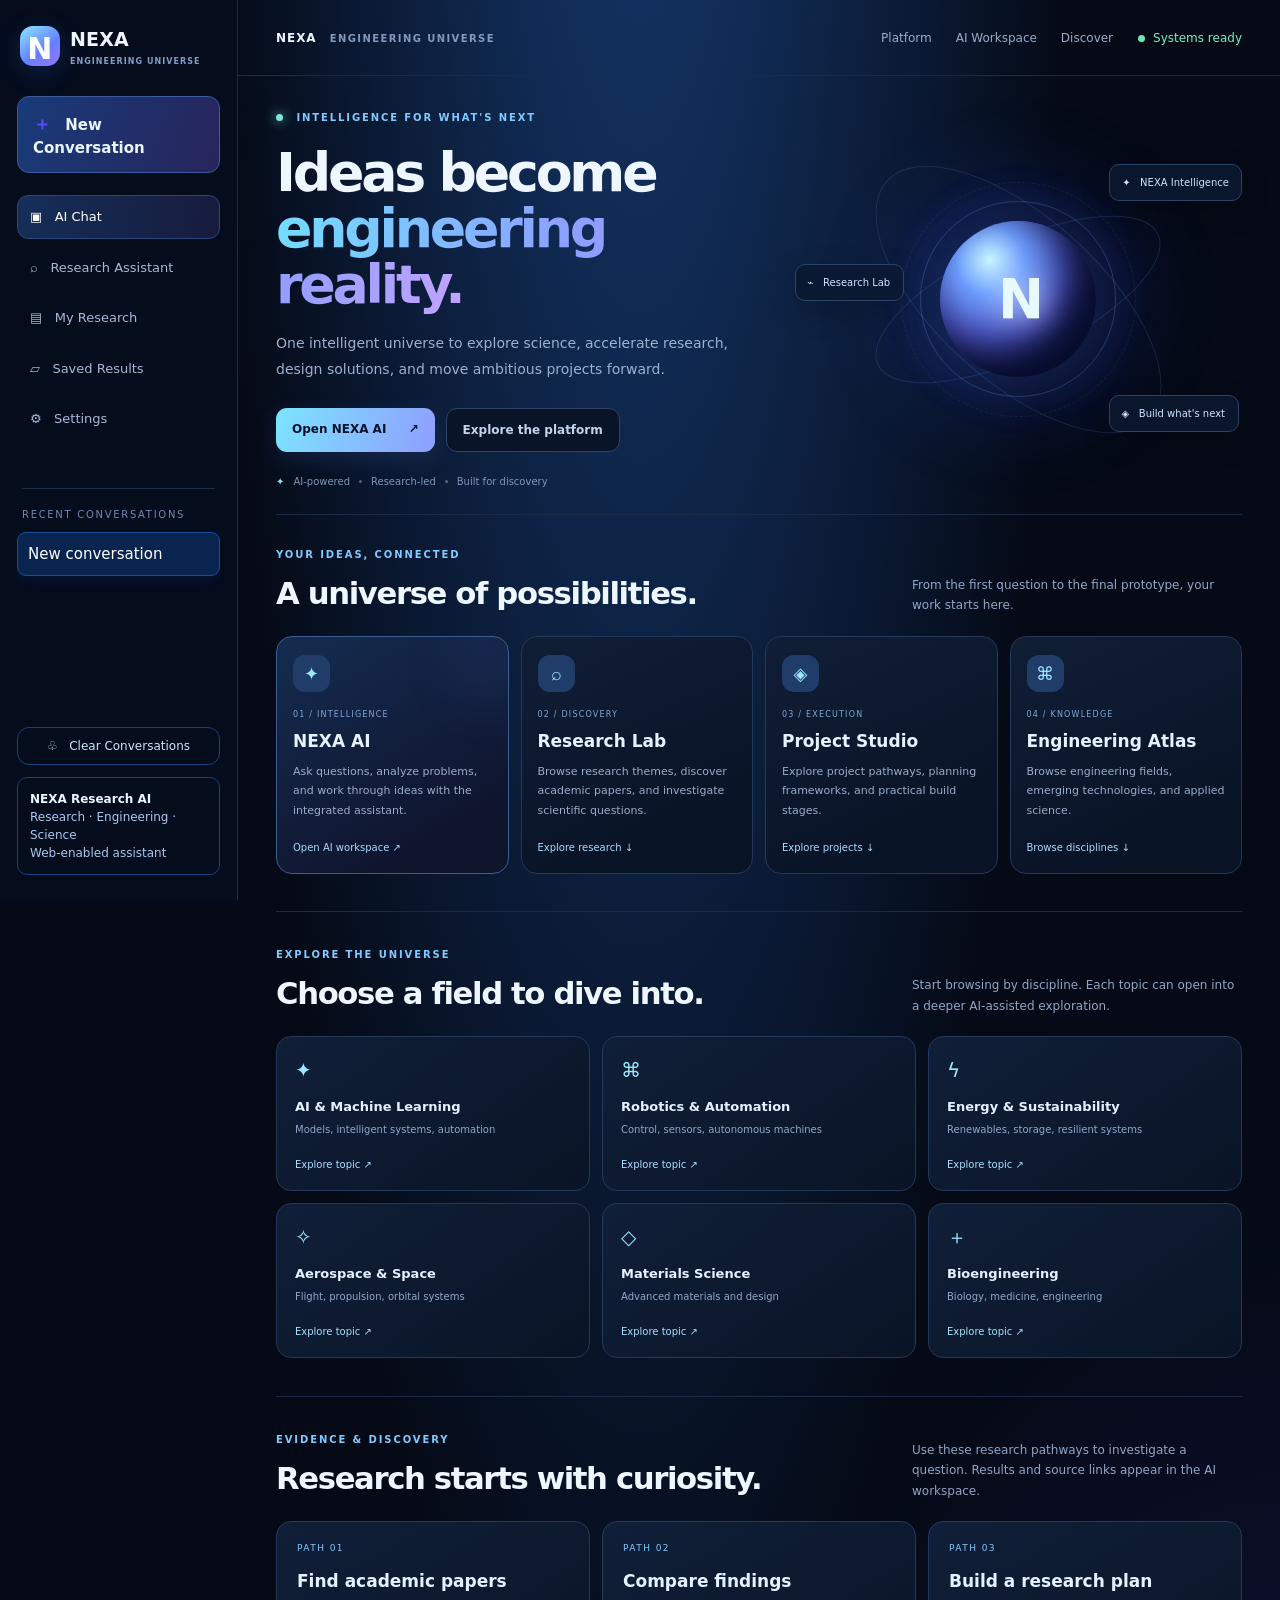
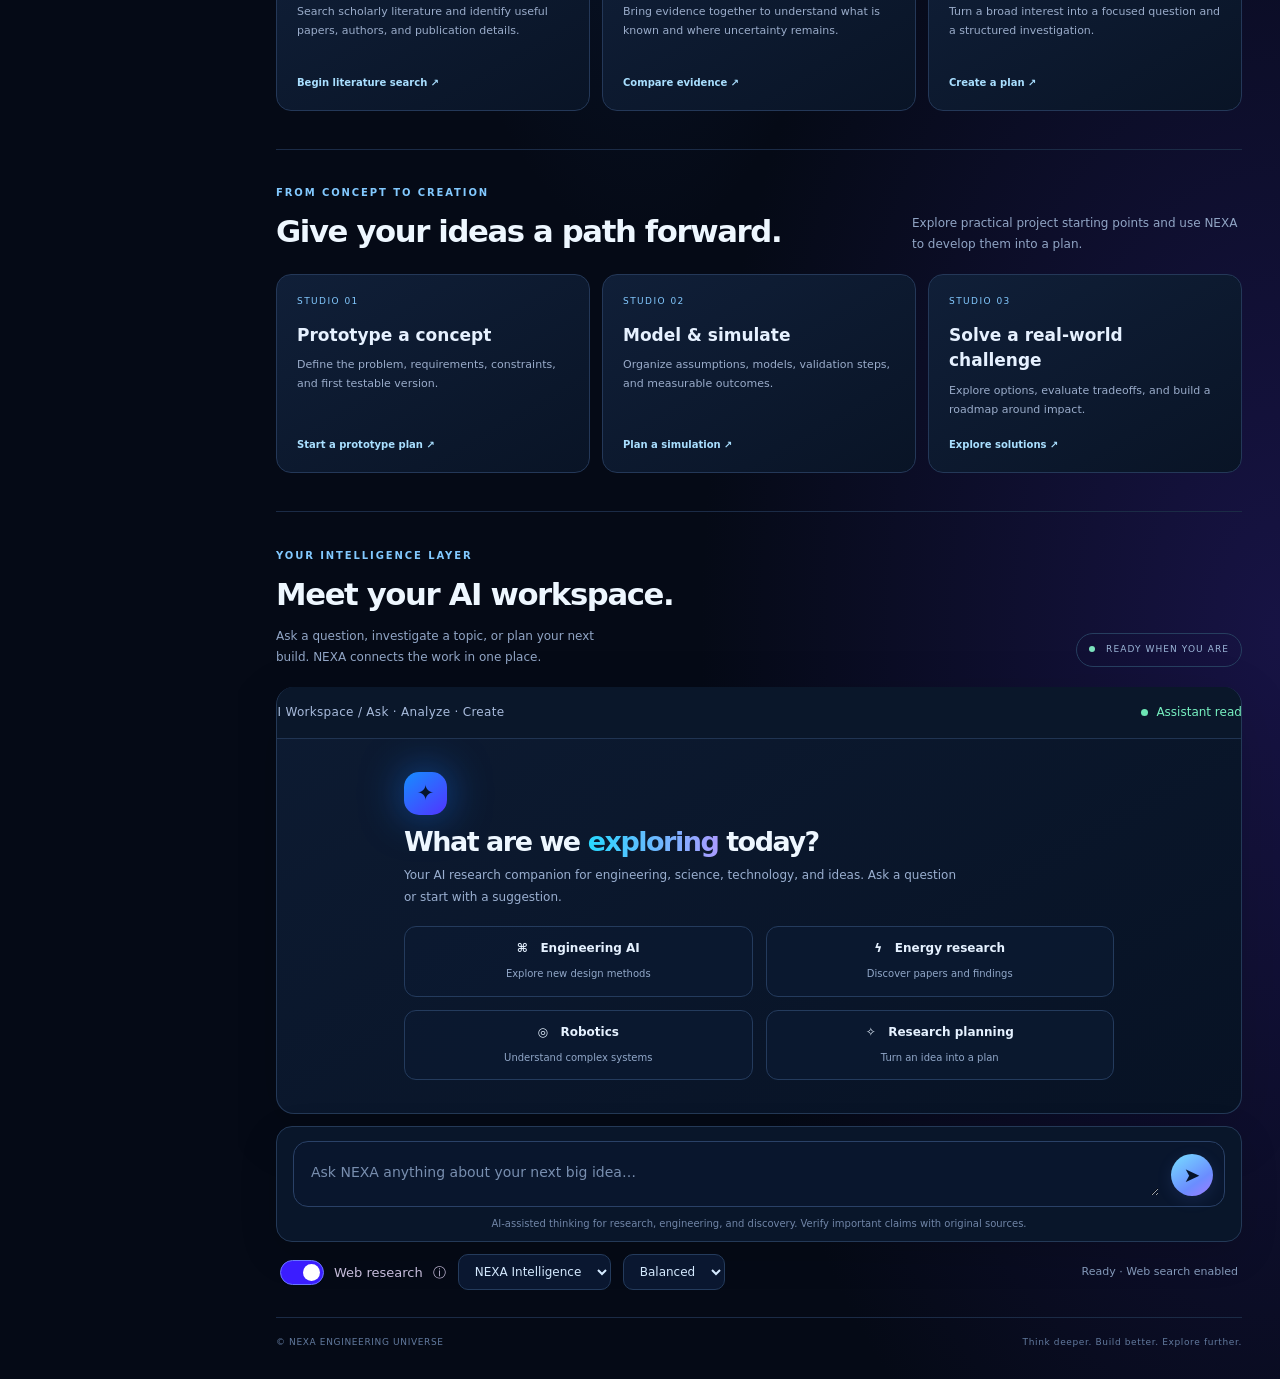
==== commit 146e54c7: "Add browsable engineering, research, and project directories" ====
--- a/index.html
+++ b/index.html
@@ -123,6 +123,20 @@
 @media(max-width:760px){.app{grid-template-columns:1fr}.sidebar{position:relative;height:auto;min-height:0;padding:11px 13px;grid-template-columns:1fr auto;border-width:0 0 1px}.brand{font-size:16px;padding:0}.logo{width:34px;height:34px}.sidebar-nav{display:none}.main.dashboard{padding:0 14px 18px}.site-topbar{height:56px;margin:0 -14px;padding:0 14px}.site-topbar .topline-title{font-size:12px}.site-topbar .topline-title span{display:none}.top-links{gap:12px}.top-links a{font-size:10px}.site-topbar>.online{display:none}.hero-dashboard{grid-template-columns:1fr;padding:38px 0 20px;gap:0}.hero-copy h1{font-size:43px}.hero-copy>p{font-size:13px}.hero-art{height:235px;transform:scale(.82);margin-top:-3px}.tag-ai{right:3%}.tag-lab{left:0}.tag-build{right:0}.section-heading,.workspace-intro{align-items:flex-start;flex-direction:column}.section-heading>p{max-width:100%}.platform-grid{gap:9px}.platform-card{min-height:208px;padding:14px 12px}.platform-card h3{font-size:15px}.platform-card p{font-size:10px}.workspace-badge{margin-top:0}.chat-shell .messages{padding:22px 12px}.chat-shell .suggestions{grid-template-columns:1fr 1fr}.chat-shell .welcome h1{font-size:25px}.dashboard .composer-panel{padding:10px}.site-footer{flex-direction:column;gap:7px}}
 @media(max-width:390px){.top-links{gap:8px}.top-links a{font-size:9px}.platform-grid{grid-template-columns:1fr}.platform-card{min-height:170px}.hero-copy h1{font-size:38px}}
 
+
+/* Real browseable platform directories */
+.platform-card,.explore-tile,.pathway-card{font-family:inherit;text-decoration:none;cursor:pointer}
+.explore-section{padding:35px 0 38px;border-bottom:1px solid #1b2b46;scroll-margin-top:25px}
+.explore-grid{display:grid;grid-template-columns:repeat(3,minmax(0,1fr));gap:12px}
+.explore-tile{display:flex;flex-direction:column;align-items:flex-start;text-align:left;min-height:155px;padding:18px;border:1px solid #243858;border-radius:15px;background:linear-gradient(145deg,#101f38,#091426);color:#e6f1ff;transition:.18s}
+.explore-tile:hover,.pathway-card:hover{transform:translateY(-2px);border-color:#6688c5;background:#122443}
+.explore-tile>span{font-size:20px;color:#9ce9ff;margin-bottom:12px}.explore-tile b{font-size:13px}.explore-tile small{font-size:10px;color:#91a8c9;margin-top:6px}.explore-tile i{font-style:normal;font-size:10px;color:#a9dfff;margin-top:auto;padding-top:15px}
+.pathway-grid{display:grid;grid-template-columns:repeat(3,minmax(0,1fr));gap:12px}
+.pathway-card{min-height:190px;display:flex;flex-direction:column;align-items:flex-start;text-align:left;padding:20px;border:1px solid #243858;border-radius:15px;background:linear-gradient(150deg,#101f38,#091426);color:#e6f1ff;transition:.18s}
+.pathway-number{font-size:9px;letter-spacing:.16em;color:#83c9ff}.pathway-card h3{font-size:17px;margin:14px 0 7px}.pathway-card p{font-size:11px;line-height:1.75;color:#9aacca;margin:0 0 18px}.pathway-card b{font-size:10px;color:#a9dfff;margin-top:auto}
+@media(max-width:760px){.explore-grid{grid-template-columns:repeat(2,minmax(0,1fr))}.pathway-grid{grid-template-columns:1fr}.pathway-card{min-height:160px}.explore-tile{padding:14px;min-height:145px}}
+@media(max-width:390px){.explore-grid{grid-template-columns:1fr}}
+
 </style>
 </head>
 <body>
@@ -148,10 +162,28 @@
 </section>
 <section class="platform-section" id="platform"><div class="section-heading"><div><div class="eyebrow">YOUR IDEAS, CONNECTED</div><h2>A universe of possibilities.</h2></div><p>From the first question to the final prototype, your work starts here.</p></div>
 <div class="platform-grid">
-<button class="platform-card feature-card" data-prompt="Help me explore an idea and turn it into a clear engineering plan."><span class="card-icon">✦</span><span class="card-kicker">01 / INTELLIGENCE</span><h3>NEXA AI</h3><p>Your thinking partner for complex questions, technical decisions, and new ideas.</p><span class="card-link">Start a conversation ↗</span><span class="card-glow"></span></button>
-<button class="platform-card" data-prompt="Find and summarize the strongest academic research on a topic I provide."><span class="card-icon">⌕</span><span class="card-kicker">02 / DISCOVERY</span><h3>Research Lab</h3><p>Explore scholarly sources, compare findings, and uncover useful evidence.</p><span class="card-link">Explore research ↗</span></button>
-<button class="platform-card" data-prompt="Help me define an engineering project, milestones, risks, and next steps."><span class="card-icon">◈</span><span class="card-kicker">03 / EXECUTION</span><h3>Project Studio</h3><p>Shape a rough idea into goals, milestones, requirements, and next steps.</p><span class="card-link">Shape a project ↗</span></button>
-<button class="platform-card" data-prompt="Teach me an engineering concept with examples and practical applications."><span class="card-icon">⌘</span><span class="card-kicker">04 / KNOWLEDGE</span><h3>Engineering Atlas</h3><p>Navigate ideas across AI, robotics, energy, materials, and applied science.</p><span class="card-link">Explore disciplines ↗</span></button>
+<a class="platform-card feature-card" href="#workspace"><span class="card-icon">✦</span><span class="card-kicker">01 / INTELLIGENCE</span><h3>NEXA AI</h3><p>Ask questions, analyze problems, and work through ideas with the integrated assistant.</p><span class="card-link">Open AI workspace ↗</span><span class="card-glow"></span></a>
+<a class="platform-card" href="#research"><span class="card-icon">⌕</span><span class="card-kicker">02 / DISCOVERY</span><h3>Research Lab</h3><p>Browse research themes, discover academic papers, and investigate scientific questions.</p><span class="card-link">Explore research ↓</span></a>
+<a class="platform-card" href="#projects"><span class="card-icon">◈</span><span class="card-kicker">03 / EXECUTION</span><h3>Project Studio</h3><p>Explore project pathways, planning frameworks, and practical build stages.</p><span class="card-link">Explore projects ↓</span></a>
+<a class="platform-card" href="#disciplines"><span class="card-icon">⌘</span><span class="card-kicker">04 / KNOWLEDGE</span><h3>Engineering Atlas</h3><p>Browse engineering fields, emerging technologies, and applied science.</p><span class="card-link">Browse disciplines ↓</span></a>
+</div></section>
+<section class="explore-section" id="disciplines"><div class="section-heading"><div><div class="eyebrow">EXPLORE THE UNIVERSE</div><h2>Choose a field to dive into.</h2></div><p>Start browsing by discipline. Each topic can open into a deeper AI-assisted exploration.</p></div><div class="explore-grid">
+<button class="explore-tile" data-prompt="Give me a guided overview of artificial intelligence and machine learning: core ideas, current applications, and learning paths."><span>✦</span><b>AI & Machine Learning</b><small>Models, intelligent systems, automation</small><i>Explore topic ↗</i></button>
+<button class="explore-tile" data-prompt="Give me a guided overview of robotics and control systems, including sensors, actuators, motion planning, and real-world applications."><span>⌘</span><b>Robotics & Automation</b><small>Control, sensors, autonomous machines</small><i>Explore topic ↗</i></button>
+<button class="explore-tile" data-prompt="Give me a guided overview of renewable energy engineering, including solar, wind, storage, and grid integration."><span>ϟ</span><b>Energy & Sustainability</b><small>Renewables, storage, resilient systems</small><i>Explore topic ↗</i></button>
+<button class="explore-tile" data-prompt="Give me a guided overview of aerospace engineering, propulsion, flight, orbital mechanics, and spacecraft systems."><span>✧</span><b>Aerospace & Space</b><small>Flight, propulsion, orbital systems</small><i>Explore topic ↗</i></button>
+<button class="explore-tile" data-prompt="Give me a guided overview of materials science, including metals, polymers, composites, semiconductors, and material selection."><span>◇</span><b>Materials Science</b><small>Advanced materials and design</small><i>Explore topic ↗</i></button>
+<button class="explore-tile" data-prompt="Give me a guided overview of biomedical engineering and biotechnology, including medical devices, bioinstrumentation, and responsible innovation."><span>＋</span><b>Bioengineering</b><small>Biology, medicine, engineering</small><i>Explore topic ↗</i></button>
+</div></section>
+<section class="explore-section" id="research"><div class="section-heading"><div><div class="eyebrow">EVIDENCE & DISCOVERY</div><h2>Research starts with curiosity.</h2></div><p>Use these research pathways to investigate a question. Results and source links appear in the AI workspace.</p></div><div class="pathway-grid">
+<button class="pathway-card" data-prompt="Help me find recent peer-reviewed research on a topic. Ask me for the topic, then search scholarly sources and summarize key findings with links."><span class="pathway-number">PATH 01</span><h3>Find academic papers</h3><p>Search scholarly literature and identify useful papers, authors, and publication details.</p><b>Begin literature search ↗</b></button>
+<button class="pathway-card" data-prompt="Help me compare research findings across papers, identify agreements and disagreements, and list limitations and open questions."><span class="pathway-number">PATH 02</span><h3>Compare findings</h3><p>Bring evidence together to understand what is known and where uncertainty remains.</p><b>Compare evidence ↗</b></button>
+<button class="pathway-card" data-prompt="Help me build a research plan with a focused question, search terms, inclusion criteria, and a way to evaluate sources."><span class="pathway-number">PATH 03</span><h3>Build a research plan</h3><p>Turn a broad interest into a focused question and a structured investigation.</p><b>Create a plan ↗</b></button>
+</div></section>
+<section class="explore-section" id="projects"><div class="section-heading"><div><div class="eyebrow">FROM CONCEPT TO CREATION</div><h2>Give your ideas a path forward.</h2></div><p>Explore practical project starting points and use NEXA to develop them into a plan.</p></div><div class="pathway-grid">
+<button class="pathway-card" data-prompt="Help me scope an engineering prototype: define the problem, users, requirements, constraints, components, budget assumptions, and milestones."><span class="pathway-number">STUDIO 01</span><h3>Prototype a concept</h3><p>Define the problem, requirements, constraints, and first testable version.</p><b>Start a prototype plan ↗</b></button>
+<button class="pathway-card" data-prompt="Help me plan an engineering simulation project: objective, assumptions, model choice, inputs, validation, and deliverables."><span class="pathway-number">STUDIO 02</span><h3>Model & simulate</h3><p>Organize assumptions, models, validation steps, and measurable outcomes.</p><b>Plan a simulation ↗</b></button>
+<button class="pathway-card" data-prompt="Help me turn a sustainability challenge into an engineering project, including goals, options, tradeoffs, metrics, and implementation milestones."><span class="pathway-number">STUDIO 03</span><h3>Solve a real-world challenge</h3><p>Explore options, evaluate tradeoffs, and build a roadmap around impact.</p><b>Explore solutions ↗</b></button>
 </div></section>
 <section class="workspace-section" id="workspace"><div class="workspace-intro"><div><div class="eyebrow">YOUR INTELLIGENCE LAYER</div><h2>Meet your AI workspace.</h2><p>Ask a question, investigate a topic, or plan your next build. NEXA connects the work in one place.</p></div><div class="workspace-badge"><span></span> READY WHEN YOU ARE</div></div>
 <section class="chat-shell">
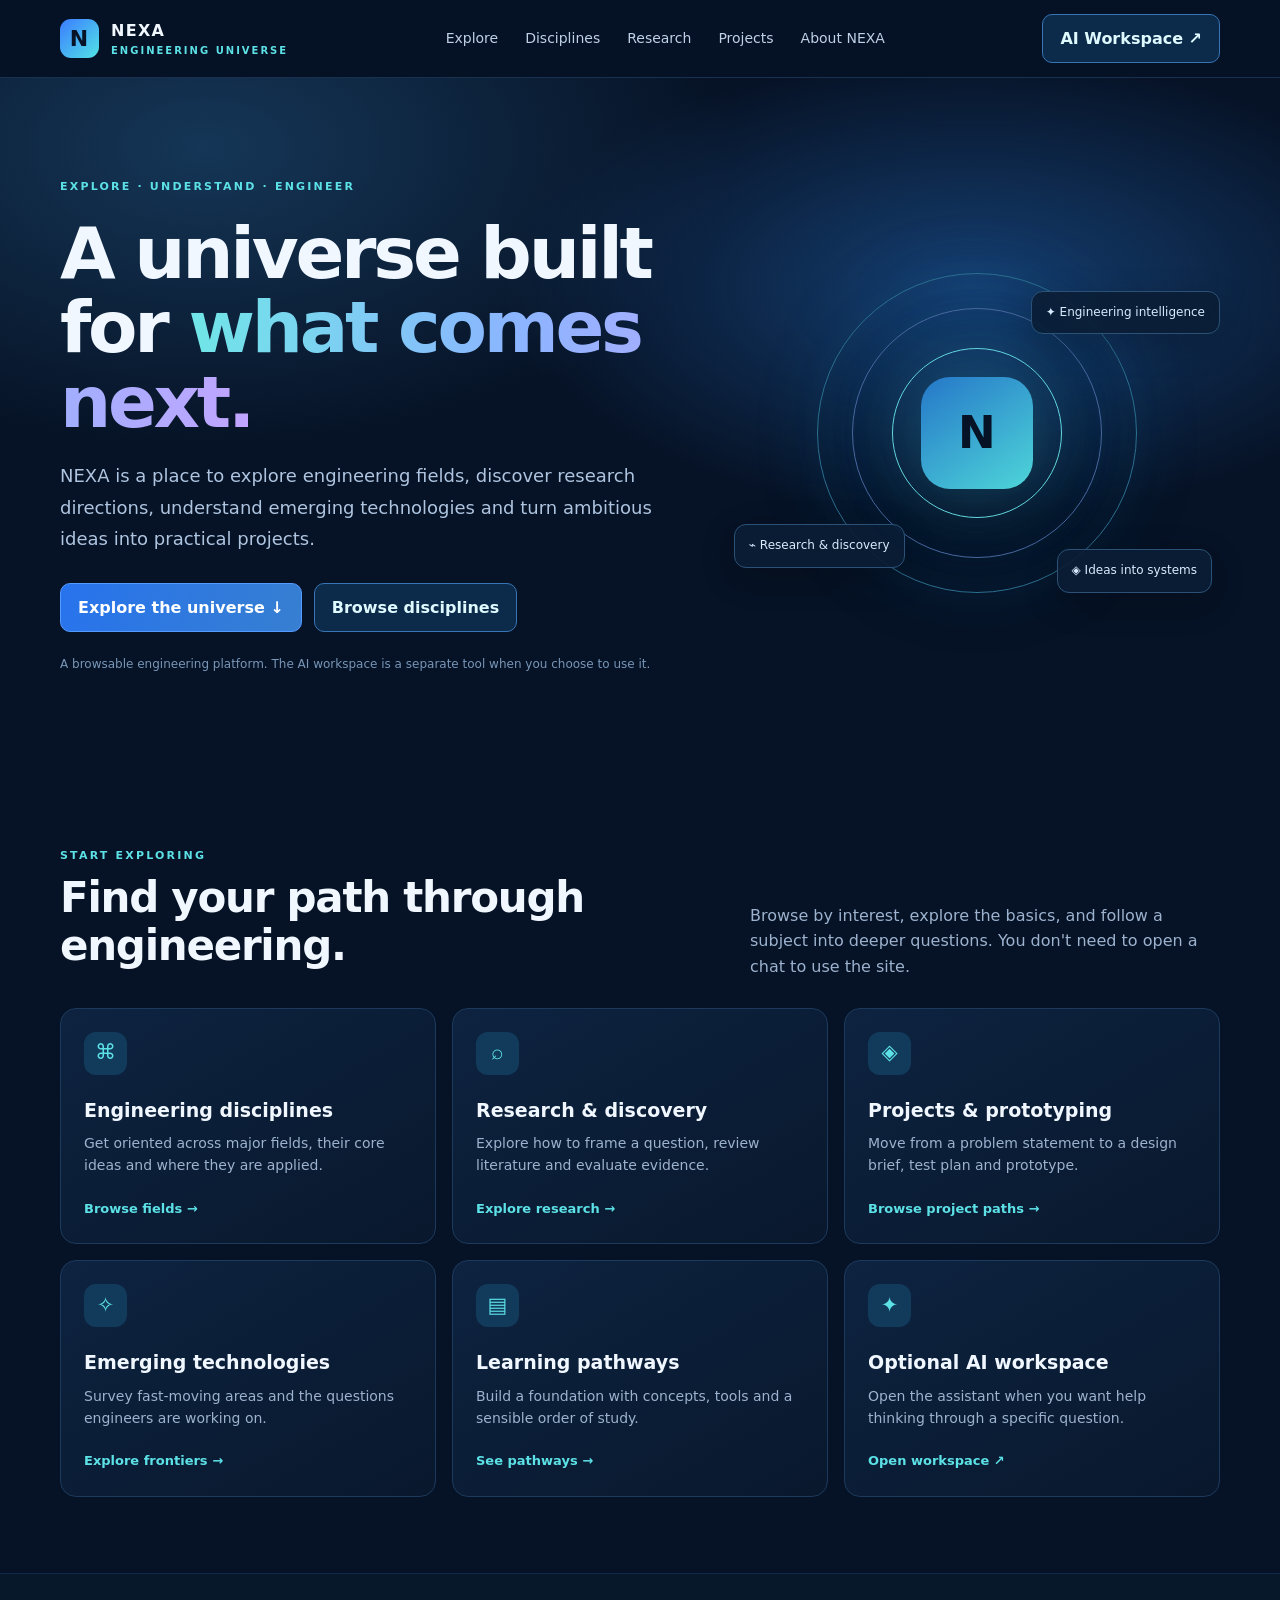
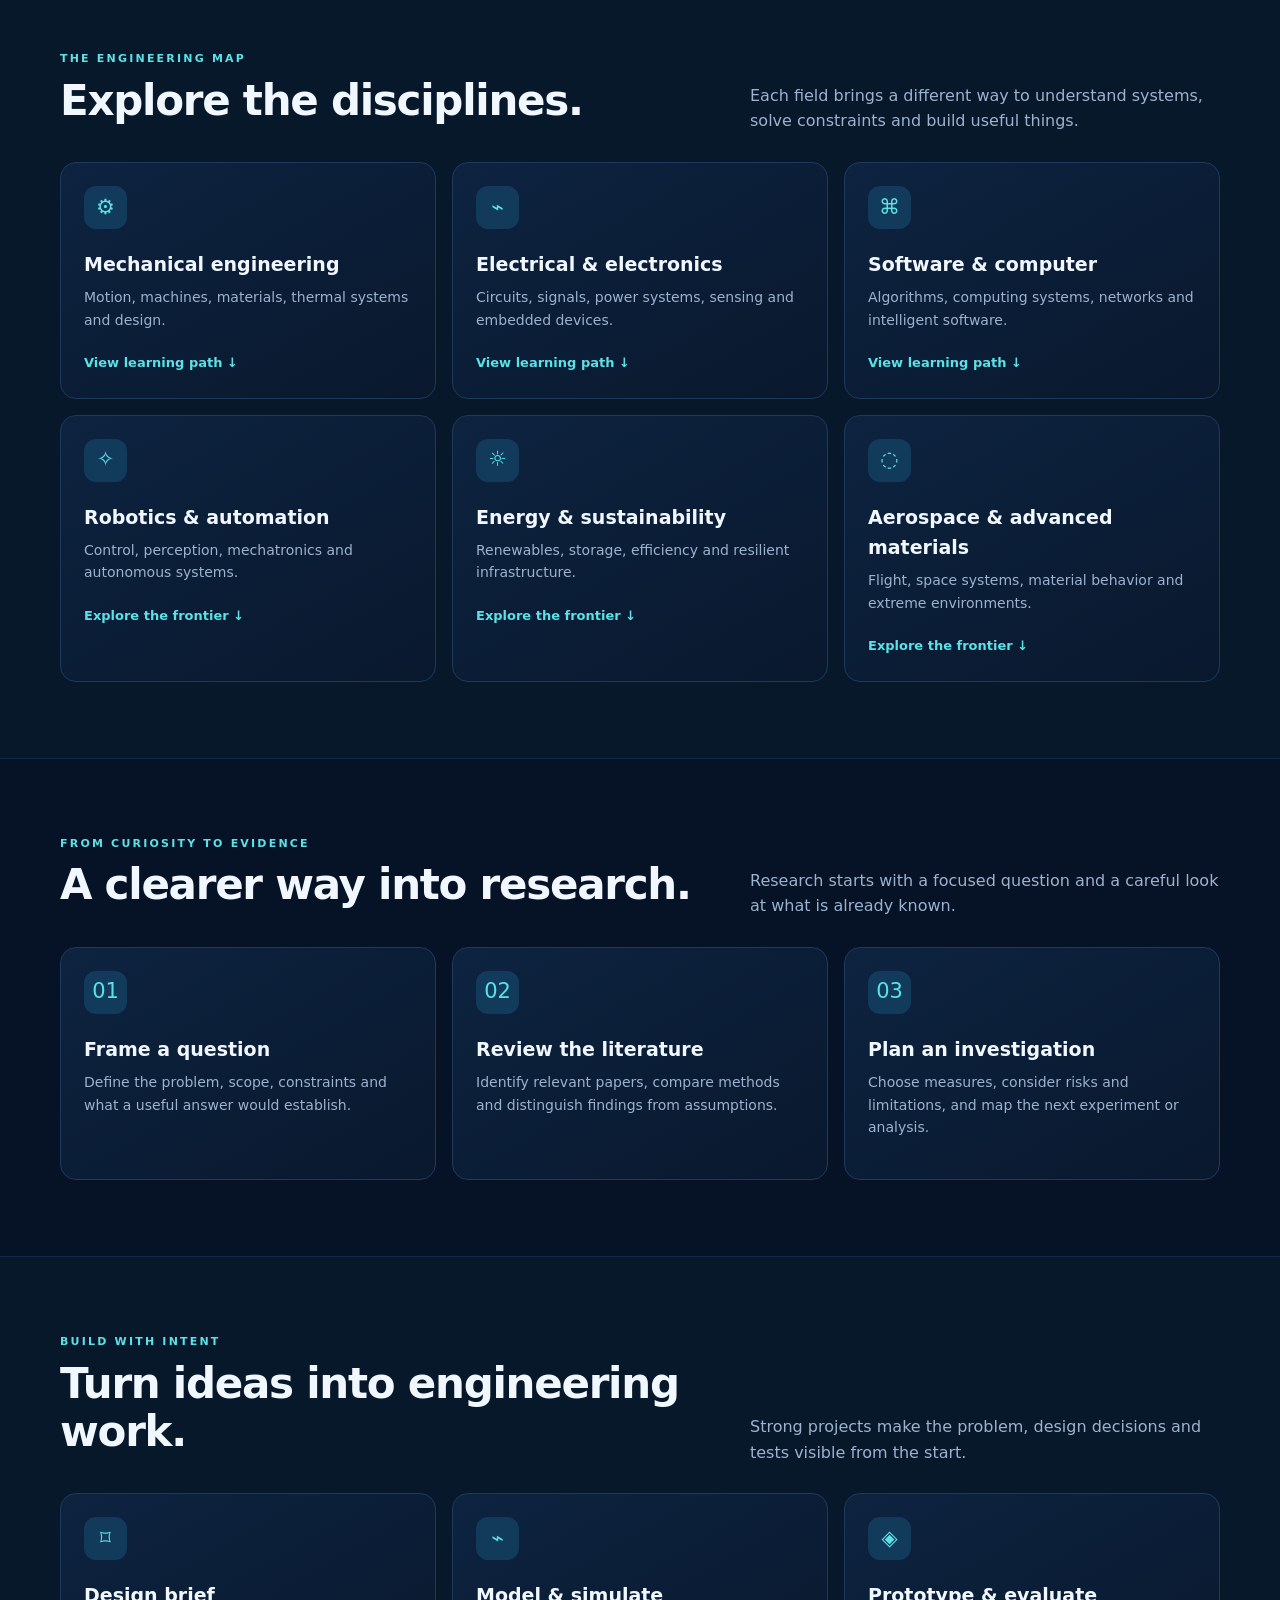
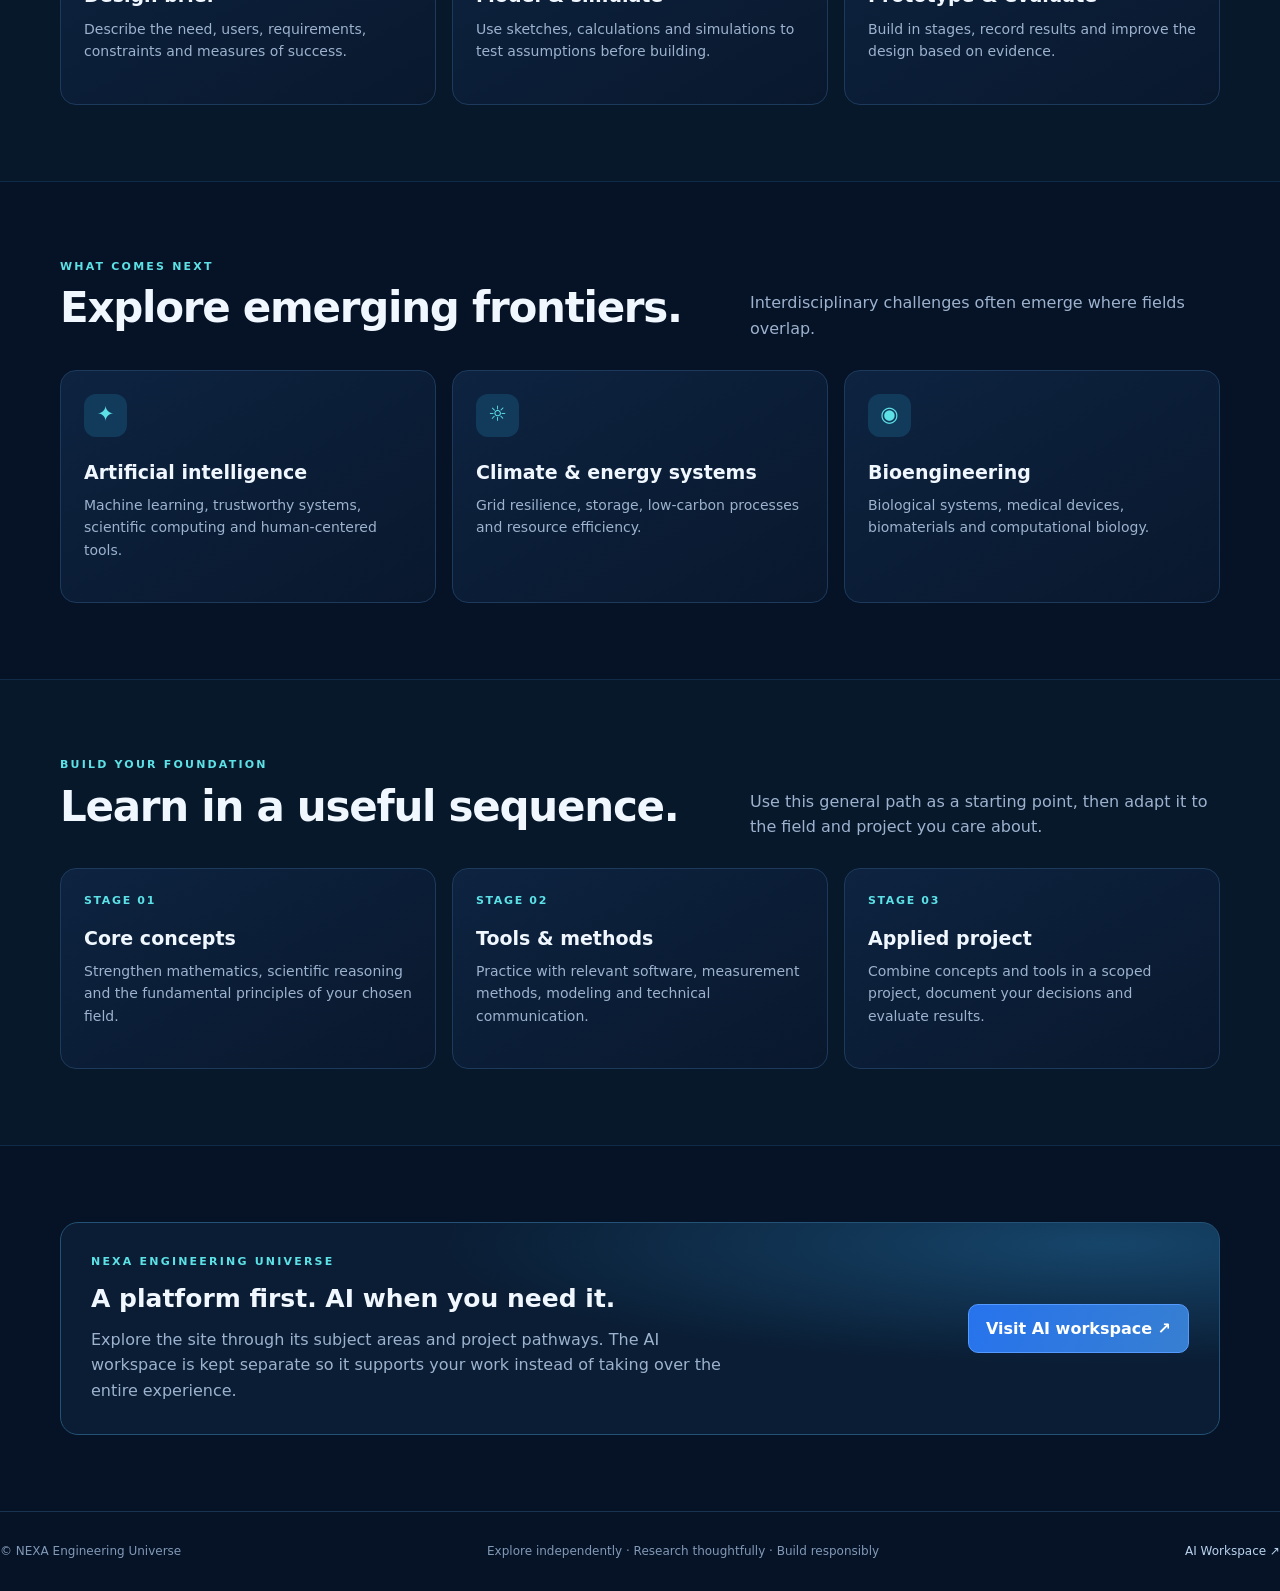
==== commit 868d506e: "Make NEXA a browsable engineering website with AI on a separate page" ====
--- a/index.html
+++ b/index.html
@@ -2,235 +2,61 @@
 <html lang="en">
 <head>
 <meta charset="utf-8"><meta name="viewport" content="width=device-width,initial-scale=1">
-<meta name="theme-color" content="#050817"><meta name="description" content="NEXA AI Chat — an engineering and research assistant with optional live scholarly search.">
-<title>NEXA AI Chat — Engineering Universe</title>
+<meta name="theme-color" content="#061225">
+<meta name="description" content="NEXA Engineering Universe — explore engineering disciplines, research pathways, projects and emerging technologies.">
+<title>NEXA Engineering Universe — Explore. Research. Build.</title>
 <style>
-:root{color-scheme:dark;--bg:#050711;--panel:#090b18;--panel2:#0d1023;--line:#29213d;--text:#f5f1ff;--muted:#a9a2c2;--purple:#b78aff;--violet:#8055ff;--blue:#4b8dff}
-*{box-sizing:border-box}body{margin:0;background:radial-gradient(ellipse at 72% 15%,#24103a 0,transparent 36%),#050711;color:var(--text);font:15px/1.5 Inter,ui-sans-serif,system-ui,-apple-system,"Segoe UI",sans-serif}button,textarea,select{font:inherit}button{cursor:pointer}button:focus-visible,textarea:focus-visible,select:focus-visible{outline:2px solid var(--purple);outline-offset:2px}
-.app{display:grid;grid-template-columns:270px minmax(0,1fr);gap:16px;min-height:100dvh;padding:16px}.sidebar,.chat-shell,.composer-panel{border:1px solid var(--line);background:#090914eF;border-radius:16px}.sidebar{display:flex;flex-direction:column;padding:16px;min-height:calc(100dvh - 32px)}.brand{display:flex;align-items:center;gap:10px;padding:4px 3px 24px;font-size:14px;font-weight:850;letter-spacing:.14em}.logo{display:grid;place-items:center;width:34px;height:34px;border-radius:11px;background:linear-gradient(140deg,#55d8ff,#8255ff);color:#090719;font-size:19px;box-shadow:0 0 24px #8055ff33}.brand small{display:block;color:var(--muted);font-size:10px;letter-spacing:.18em;margin-top:2px}.new-chat,.clear-btn{width:100%;border:1px solid #9d7bc1;background:transparent;color:#eee1ff;border-radius:10px;padding:11px 12px;text-align:left}.new-chat:hover,.clear-btn:hover{background:#21132f}.new-chat span{color:var(--purple);font-size:18px;margin-right:9px}.history-label{color:#8f87a7;font-size:10px;letter-spacing:.17em;text-transform:uppercase;margin:25px 5px 10px}.history{display:grid;gap:5px;overflow:auto;flex:1;align-content:start}.history-item{border:1px solid transparent;background:transparent;color:#c9c3db;text-align:left;padding:10px;border-radius:9px;overflow:hidden;text-overflow:ellipsis;white-space:nowrap}.history-item.active,.history-item:hover{background:#171324;border-color:#332341;color:white}.sidebar-bottom{display:grid;gap:12px;margin-top:20px}.profile{border:1px dashed #59466e;border-radius:10px;padding:12px;color:#b6a6ce;font-size:12px}.profile b{color:#e7d6ff}.clear-btn{font-size:12px;text-align:center;padding:9px}.main{display:flex;flex-direction:column;gap:16px;min-width:0;min-height:calc(100dvh - 32px)}.chat-shell{flex:1;min-height:430px;display:flex;flex-direction:column;overflow:hidden;background:radial-gradient(ellipse at 50% 30%,#1b102c 0,transparent 58%),#080813}.topline{height:60px;border-bottom:1px solid #211b30;display:flex;align-items:center;justify-content:space-between;padding:0 22px;gap:12px}.topline-title{font-weight:700}.online{font-size:12px;color:#a8e7cb}.online:before{content:"";display:inline-block;width:7px;height:7px;background:#6de5b4;border-radius:50%;margin-right:8px}.mobile-brand{display:none}.messages{flex:1;overflow:auto;padding:clamp(18px,4vw,46px);display:flex;flex-direction:column;gap:24px}.welcome{margin:auto;max-width:660px;text-align:center;padding:24px 0}.orb{width:58px;height:58px;border-radius:20px;margin:0 auto 22px;display:grid;place-items:center;font-size:27px;color:white;background:linear-gradient(140deg,#2cbde8,#8155ff);box-shadow:0 0 55px #7443ff44}.welcome h1{font-size:clamp(27px,4vw,42px);letter-spacing:-.04em;line-height:1.12;margin:0 0 13px}.gradient{background:linear-gradient(90deg,#5de0ff,#bb8cff);color:transparent;background-clip:text}.welcome p{color:var(--muted);max-width:520px;margin:0 auto 25px}.suggestions{display:grid;grid-template-columns:repeat(2,minmax(0,1fr));gap:10px;text-align:left}.suggestion{border:1px solid #332642;border-radius:12px;background:#0d0b19;color:#ded5ef;padding:14px;min-height:70px}.suggestion:hover{border-color:#8965bd;background:#171025}.suggestion strong{display:block;font-size:13px;margin-bottom:4px}.suggestion span{font-size:12px;color:#a69abf}.message{display:flex;gap:12px;max-width:850px;width:100%;margin:0 auto;align-items:flex-start}.avatar{width:32px;height:32px;flex:0 0 32px;display:grid;place-items:center;border-radius:10px;background:#201532;color:#d5b6ff;font-weight:800}.message.user .avatar{background:#153053;color:#9edcff}.bubble{min-width:0;white-space:pre-wrap;overflow-wrap:anywhere;padding:5px 0;color:#e8e2f5}.message.user .bubble{background:#111328;border:1px solid #292441;border-radius:13px;padding:12px 15px}.bubble p{margin:0 0 10px}.bubble p:last-child{margin-bottom:0}.source-list{display:grid;gap:9px;margin-top:12px}.source-card{border:1px solid #302543;background:#0c0b18;border-radius:10px;padding:11px 13px}.source-card a{color:#9edfff;text-decoration:none}.source-card a:hover{text-decoration:underline}.source-meta{color:#a39ab9;font-size:12px;margin-top:4px}.typing{color:#c8b1ef}.composer-panel{padding:12px 14px;background:#090914}.composer{display:flex;gap:12px;align-items:flex-end;border:1px solid #342545;border-radius:14px;background:#070711;padding:12px 12px 12px 16px}.composer:focus-within{border-color:#7653a3;box-shadow:0 0 0 3px #a86bff12}.composer textarea{flex:1;min-width:0;resize:vertical;min-height:44px;max-height:180px;border:0;outline:0;background:transparent;color:white;padding:10px 0}.composer textarea::placeholder{color:#756c89}.send{flex:0 0 42px;width:42px;height:42px;border:0;border-radius:12px;color:#fff;background:linear-gradient(140deg,#248fe8,#8050ff);font-size:20px}.send:disabled{opacity:.45;cursor:wait}.composer-hint{font-size:11px;color:#817892;text-align:center;padding:9px 0 0}.controls{display:flex;align-items:center;gap:10px;flex-wrap:wrap;padding:0 4px}.toggle-wrap{display:flex;align-items:center;gap:10px;color:#c7bddb;font-size:13px}.switch{position:relative;width:44px;height:25px;display:inline-block}.switch input{opacity:0;width:0;height:0}.slider{position:absolute;inset:0;border-radius:99px;background:#191627;border:1px solid #4a3a5b;cursor:pointer}.slider:before{content:"";position:absolute;width:17px;height:17px;left:3px;top:3px;border-radius:50%;background:#c8b1ff;transition:.18s}.switch input:checked+.slider{background:#37215b;border-color:#9868e9}.switch input:checked+.slider:before{transform:translateX(19px);background:#fff}.controls select{background:#0c0b18;border:1px solid #332642;color:#d9cfea;border-radius:9px;padding:9px 12px;max-width:100%;font-size:12px}.status{margin-left:auto;color:#8d849f;font-size:11px}.error{color:#ffb8c4}.paper-count{color:#9ce6ff;font-size:12px;margin-top:12px}
-@media(max-width:760px){.app{grid-template-columns:1fr;padding:8px;gap:8px}.sidebar{min-height:0;padding:10px;display:grid;grid-template-columns:1fr auto;align-items:center;gap:8px}.brand{padding:0;font-size:12px}.logo{width:30px;height:30px}.new-chat{width:auto;padding:8px 11px;font-size:12px}.history-label,.history,.sidebar-bottom{display:none}.main{min-height:calc(100dvh - 95px);gap:8px}.chat-shell{min-height:55vh}.topline{height:48px;padding:0 14px}.messages{padding:18px 12px}.welcome{padding:12px 0}.suggestions{grid-template-columns:1fr}.suggestion{min-height:58px}.composer-panel{padding:8px}.controls{gap:8px}.status{width:100%;margin-left:0}.profile{display:none}.mobile-brand{display:block}}
-@media(min-width:761px){.sidebar{position:sticky;top:16px;height:calc(100dvh - 32px)}}
-
-/* NEXA generated concept: electric-blue research chat */
-:root{--bg:#02091c;--panel:#04112b;--panel2:#07183a;--line:#103b80;--text:#eaf7ff;--muted:#83b8e9;--purple:#563cff;--violet:#762dff;--blue:#168dff}
-body{background:radial-gradient(ellipse at 78% 6%,#071e59 0,transparent 43%),radial-gradient(ellipse at 85% 78%,#17085a 0,transparent 34%),#02091c;color:var(--text)}
-.app{grid-template-columns:324px minmax(0,1fr);gap:0;padding:0;min-height:100dvh}
-.sidebar{height:100dvh;min-height:100dvh;top:0;border-radius:0;border-width:0 1px 0 0;border-color:#0e3470;background:linear-gradient(180deg,#03102a,#02091c);padding:24px 26px}
-.brand{font-size:26px;letter-spacing:.06em;padding:0 4px 30px}.brand small{font-size:10px;color:#70d9ff;letter-spacing:.2em}.logo{width:52px;height:52px;border-radius:8px;font-size:31px;background:linear-gradient(140deg,#472bff,#00d7ff);color:white}
-.new-chat{border:1px solid #365dff;border-radius:14px;background:#080d3c;padding:13px 15px;color:#aeeaff;font-weight:650}.new-chat:hover{background:#101a65;box-shadow:0 0 20px #174dff55}
-.sidebar-nav{display:grid;gap:5px;margin:18px 0 20px}.sidebar-nav button{background:transparent;border:1px solid transparent;border-radius:12px;padding:12px 14px;color:#8fdcff;text-align:left;font-size:15px}.sidebar-nav button.active,.sidebar-nav button:hover{background:linear-gradient(100deg,#092caa,#101c86);border-color:#194bff;color:#fff;box-shadow:0 0 22px #004dff55}
-.history-label{border-top:1px solid #103365;padding-top:18px;color:#47baff}.history-item{color:#80cfff}.history-item.active,.history-item:hover{background:#08266c;border-color:#124dff;box-shadow:0 0 16px #004dff33}
-.profile{border-color:#1657a4;color:#7ebeff}.profile b{color:#c5f4ff}.clear-btn{border-color:#5c36ff;color:#c4d8ff;border-radius:12px}
-.main{min-height:100dvh;padding:0 0 16px;gap:0;background:radial-gradient(ellipse at 70% 60%,#071747aa 0,transparent 55%)}
-.topline{height:69px;flex:0 0 69px;padding:0 32px;border-color:#103365;background:#03102b}.topline-title{font-size:13px;font-weight:500;color:#7cd8ff;letter-spacing:.02em}.online{color:#73edc5}
-.chat-shell{margin:0 16px;min-height:calc(100dvh - 190px);border-color:#103b80;border-radius:16px;background:radial-gradient(ellipse at 60% 18%,#06183b 0,transparent 56%),#020b22}
-.messages{padding:clamp(20px,3vw,42px)}.welcome .orb{background:linear-gradient(140deg,#177cff,#5930ff);box-shadow:0 0 60px #155cff66}.welcome h1{font-size:clamp(28px,3.4vw,43px)}.gradient{background-image:linear-gradient(90deg,#19d9ff,#a98aff)}
-.suggestion{background:#041536;border-color:#103c7c;color:#bdeaff}.suggestion:hover{background:#08245c;border-color:#167dff}
-.message .avatar{background:#062b80;color:#5fe4ff;border:1px solid #124dff;border-radius:50%;box-shadow:0 0 18px #003cff44}.message.user .avatar{background:#3420e8;color:#fff}
-.message.user .bubble{background:linear-gradient(110deg,#1725c9,#3413d8);border-color:#403dff;border-radius:16px}
-.bubble{color:#bfe7ff}.source-card{background:#041633;border-color:#12417c}.source-card a{color:#29d9ff}.source-meta{color:#7daee0}
-.composer-panel{margin:0 16px;border-color:#123e8e;background:#030d27;border-radius:15px}.composer{border-color:#174ed3;background:#07153a;border-radius:15px}.composer:focus-within{border-color:#1f9bff;box-shadow:0 0 0 3px #086dff22}.composer textarea::placeholder{color:#5591cf}.send{background:linear-gradient(140deg,#225dff,#6b19ff);border-radius:12px}
-.controls{padding:12px 26px 0}.controls select{background:#031535;border-color:#1249a5;color:#c8e9ff}.switch input:checked+.slider{background:#3b1dff;border-color:#6976ff}.status{color:#7da9d6}
-@media(min-width:761px){.sidebar{height:100dvh;min-height:100dvh;top:0}.main{min-height:100dvh}}
-@media(max-width:760px){.app{grid-template-columns:1fr}.sidebar{height:auto;min-height:0;padding:10px 12px;grid-template-columns:1fr auto;border-width:0 0 1px}.brand{font-size:17px;padding:0}.logo{width:36px;height:36px;font-size:22px}.sidebar-nav{display:none}.main{padding-bottom:8px}.chat-shell{margin:8px;min-height:56vh}.topline{padding:0 14px}.composer-panel{margin:0 8px}.controls{padding:10px 12px 0}}
-
-
-/* NEXA Universe visual refresh */
-:root{--bg:#020a1b;--panel:#06152d;--panel2:#091d3d;--line:#12366a;--text:#eef7ff;--muted:#9abce8;--purple:#594cff;--violet:#573dff;--blue:#168cff}
-body{background:radial-gradient(ellipse at 65% 0%,#0b3c8a 0,transparent 38%),radial-gradient(ellipse at 100% 75%,#16105c 0,transparent 32%),#020a1b}
-.app{grid-template-columns:248px minmax(0,1fr);gap:0;padding:0;min-height:100dvh}
-.sidebar{height:100dvh;min-height:100dvh;top:0;border:0;border-right:1px solid #12366a;border-radius:0;padding:24px 18px;background:linear-gradient(180deg,#06162d,#020a19)}
-.brand{font-size:25px;letter-spacing:.04em;padding:0 3px 32px}.brand small{font-size:9px;letter-spacing:.13em;color:#9ccfff}.logo{width:48px;height:48px;border-radius:14px;color:white;font-size:30px;background:linear-gradient(145deg,#4c39ff,#00d6ff);box-shadow:0 0 30px #116cff55}
-.new-chat{border:1px solid #174d9c;background:#08245a;border-radius:13px;color:#e8f5ff}.sidebar-nav{gap:7px;margin:18px 0}.sidebar-nav button{color:#b4d7ff;border-radius:12px;padding:13px}.sidebar-nav button.active,.sidebar-nav button:hover{background:linear-gradient(100deg,#0a3685,#111e64);border-color:#174d9c;box-shadow:none}
-.history-label{color:#5fbaff}.history-item{color:#a7c9ef}.history-item.active,.history-item:hover{background:#0a2450;border-color:#174d9c}
-.profile{border-style:solid;border-color:#16427d;color:#a9c9ef}.profile b{color:#e9f7ff}.clear-btn{border-color:#16427d;color:#c9e6ff}
-.main{display:grid;grid-template-columns:minmax(0,1fr) 264px;grid-template-rows:minmax(440px,1fr) auto auto;gap:12px;padding:0 16px 14px;min-height:100dvh;align-content:stretch}
-.chat-shell{grid-column:1;grid-row:1;min-height:0;margin:0;border-radius:0 0 16px 16px;border-top:0;background:radial-gradient(ellipse at 60% 0%,#0a2c68 0,transparent 52%),linear-gradient(180deg,#04152d,#020b1d);border-color:#10366a}
-.topline{background:#04132a;border-color:#10366a;padding:0 22px}.topline-title{color:#b5d9ff}.online{color:#77f0c1}
-.messages{padding:clamp(18px,2.6vw,34px);gap:22px}.welcome{max-width:720px;width:100%;margin:0 auto;padding:30px 0 18px;text-align:left}.welcome .orb{margin:0 0 18px;width:64px;height:64px;border-radius:50%;background:linear-gradient(140deg,#168dff,#5134ff);box-shadow:0 0 42px #127aff88}.welcome h1{font-size:clamp(28px,3vw,40px);margin-bottom:12px}.welcome p{margin:0 0 24px;max-width:560px;color:#b2cdec}.gradient{background-image:linear-gradient(90deg,#27d8ff,#a99bff)}
-.suggestions{grid-template-columns:repeat(2,minmax(0,1fr));gap:10px}.suggestion{min-height:74px;border-radius:13px;background:linear-gradient(135deg,#071d3b,#091638);border-color:#16427d;color:#e4f3ff}.suggestion strong{font-size:13px}.suggestion span{color:#9bbde6}.suggestion:hover{background:#0b2a5b;border-color:#248dff}
-.message{max-width:800px}.message .avatar{background:#082b70;color:#6de2ff;border-color:#1756c6}.message.user .bubble{background:linear-gradient(110deg,#245dff,#3625cf);border-color:#4279ff;border-radius:16px;color:white}.bubble{color:#e3f2ff}.source-card{background:#061a36;border-color:#17427a}.source-card a{color:#52dfff}.source-meta{color:#9abce8}
-.composer-panel{grid-column:1;grid-row:2;margin:0;border-radius:16px;border-color:#174d9c;background:#04142b;padding:12px 14px}.composer{border-color:#1756c6;border-radius:32px;background:#061a38;padding-left:20px}.composer:focus-within{border-color:#35a5ff;box-shadow:0 0 0 3px #168cff22}.composer textarea::placeholder{color:#8bb4e6}.send{border-radius:50%;background:linear-gradient(140deg,#168dff,#583bff)}.composer-hint{color:#769cc9}
-.controls{grid-column:1/-1;grid-row:3;padding:0 4px}.controls select{background:#061a36;border-color:#17427a;color:#d5eaff}.status{color:#8fb4df}
-.nexa-rail{grid-column:2;grid-row:1/3;align-self:stretch;display:flex;flex-direction:column;gap:12px;padding:18px 0 0;min-width:0}
-.rail-card{border:1px solid #12396c;border-radius:16px;background:linear-gradient(155deg,#061831,#030d20);padding:14px}.rail-card h3{margin:0 0 10px;font-size:14px;color:#e7f4ff}.rail-action{width:100%;display:flex;align-items:center;gap:10px;text-align:left;border:1px solid #12396c;border-radius:12px;background:#071b38;color:#d9edff;padding:10px;margin-top:7px}.rail-action:hover{border-color:#258bff;background:#0a2855}.rail-icon{width:30px;height:30px;display:grid;place-items:center;border-radius:9px;background:#0e3d83;color:#6de4ff;flex:0 0 30px}.rail-action b{display:block;font-size:12px;font-weight:650}.rail-action small{display:block;font-size:10px;color:#8fb5e3;margin-top:2px}.topic-list{display:flex;flex-wrap:wrap;gap:7px}.topic{border:1px solid #12396c;border-radius:20px;background:#081d3d;color:#bcdcff;font-size:11px;padding:6px 9px}.rail-banner{min-height:130px;display:flex;flex-direction:column;justify-content:flex-end;background:radial-gradient(ellipse at 85% 15%,#1676cf99,transparent 50%),linear-gradient(145deg,#09234c,#10104a 65%,#07172b);overflow:hidden}.rail-banner strong{font-size:17px;line-height:1.3}.rail-banner small{color:#9dc7f5;margin-top:10px}
-@media(min-width:761px){.sidebar{height:100dvh;min-height:100dvh;top:0}.main{min-height:100dvh}}
-@media(max-width:1050px){.main{grid-template-columns:minmax(0,1fr) 220px;gap:9px;padding:0 10px 10px}.rail-card{padding:10px}.rail-action{padding:8px}.brand{font-size:21px}}
-@media(max-width:760px){.app{grid-template-columns:1fr}.sidebar{height:auto;min-height:0;padding:10px 12px;grid-template-columns:1fr auto;border-width:0 0 1px}.brand{font-size:17px;padding:0}.logo{width:36px;height:36px;font-size:22px}.sidebar-nav{display:none}.main{display:flex;flex-direction:column;gap:8px;padding:0 8px 8px;min-height:calc(100dvh - 65px)}.chat-shell{margin:0;min-height:55vh;border-radius:0 0 14px 14px}.topline{height:48px;flex:0 0 48px;padding:0 12px}.messages{padding:16px 12px}.welcome{padding:12px 0}.welcome .orb{margin-bottom:14px;width:52px;height:52px}.suggestions{grid-template-columns:1fr}.suggestion{min-height:58px}.nexa-rail{display:grid;grid-template-columns:1fr 1fr;padding:0}.nexa-rail .rail-card:first-child{grid-column:1/-1}.rail-banner{display:none}.composer-panel{margin:0}.controls{padding:4px}.status{width:100%;margin-left:0}.sidebar-bottom,.history-label,.history{display:none}}
-
-/* Visual refinement: calm, premium AI workspace */
-:root{--line:#1b3157;--muted:#9baed0}
-body{background:#050a16;background-image:radial-gradient(ellipse at 50% -18%,#163b72 0,transparent 48%),radial-gradient(ellipse at 100% 75%,#171344 0,transparent 32%)}
-.app{grid-template-columns:258px minmax(0,1fr);gap:0;padding:0}
-.sidebar{padding:25px 18px;background:rgba(5,12,29,.94);border-color:#172746;backdrop-filter:blur(20px)}
-.brand{font-size:20px;letter-spacing:.025em;padding-bottom:30px}.brand small{font-size:9px;letter-spacing:.16em;color:#7f9fc8}
-.logo{width:42px;height:42px;border-radius:14px;background:linear-gradient(145deg,#8be9ff,#6481ff 58%,#9b73ff);box-shadow:0 6px 24px #426cff33}
-.new-chat{background:linear-gradient(110deg,#183b79,#28245c);border-color:#3a5c9e;color:#e9f4ff;border-radius:12px}
-.sidebar-nav{gap:7px;margin:22px 0}.sidebar-nav button{font-size:13px;color:#a8b9d7;padding:12px;border-radius:11px}
-.sidebar-nav button.active,.sidebar-nav button:hover{background:linear-gradient(100deg,#152e59,#171b3d);border-color:#2b4678;box-shadow:none;color:#fff}
-.history-label{font-size:10px;color:#7289b0;border-color:#1b2a45}
-.main{padding:0 26px 18px;background:transparent;gap:15px}
-.topline{margin:0 -26px 0;padding:0 30px;background:rgba(5,12,29,.62);border-color:#182945}
-.topline-title{color:#a8bbdc;font-size:12px;letter-spacing:.025em}
-.chat-shell{margin:0;min-height:calc(100dvh - 185px);border-radius:22px;border-color:#1a2d4b;background:linear-gradient(155deg,rgba(13,28,57,.86),rgba(5,12,28,.94) 60%);box-shadow:0 18px 60px #0002}
-.messages{padding:clamp(24px,5vw,68px)}
-.welcome{max-width:710px}.orb{width:64px;height:64px;border-radius:22px;background:linear-gradient(145deg,#70dfff,#6385ff 55%,#a08aff);box-shadow:0 12px 45px #4d77ff30;color:#06142b}
-.welcome h1{font-size:clamp(34px,4vw,52px);letter-spacing:-.055em;margin-bottom:16px}.welcome p{font-size:15px;line-height:1.8;color:#9aafd0;margin-bottom:34px}
-.suggestions{gap:13px}.suggestion{min-height:92px;padding:19px;border-radius:16px;background:rgba(11,25,49,.76);border-color:#243b5d;transition:transform .18s,border-color .18s,background .18s}
-.suggestion:hover{transform:translateY(-2px);background:#122746;border-color:#5b82c4}
-.suggestion strong{font-size:14px;color:#e5f1ff}.suggestion span{font-size:12px;color:#91a7c8}
-.composer-panel{margin:0;padding:14px 16px 10px;border-radius:20px;background:rgba(7,16,35,.94);border-color:#243957;box-shadow:0 12px 38px #0002}
-.composer{border-color:#2a4167;background:#09162d;border-radius:15px;padding:10px 11px 10px 17px}
-.composer:focus-within{border-color:#719ce2;box-shadow:0 0 0 3px #4e7fe51a}
-.composer textarea{font-size:14px}.composer textarea::placeholder{color:#788eaf}
-.send{background:linear-gradient(145deg,#77dfff,#6b8dff 65%,#a17bff);color:#061329;box-shadow:0 4px 16px #6388ff22}
-.composer-hint{color:#7085a7;font-size:10px}
-.controls{padding:0 5px;gap:12px}.controls select{background:#0a1730;border-color:#243b5c;border-radius:10px}
-.status{color:#8398b8}
-.message .avatar{background:#152c4d;border-color:#294d7a;color:#9ce9ff;box-shadow:none}
-.message.user .bubble{background:#172e55;border-color:#2a4b7c}
-.bubble{line-height:1.8;color:#d4e3f7}.source-card{background:#0b1a32;border-color:#263e60;border-radius:12px}
-@media(min-width:761px){.sidebar{position:sticky;top:0;height:100dvh}.main{min-height:100dvh}}
-@media(max-width:760px){.app{grid-template-columns:1fr}.sidebar{padding:12px 14px}.brand{font-size:16px}.main{padding:0 9px 12px;gap:10px}.topline{margin:0 -9px;padding:0 15px}.chat-shell{min-height:58vh;border-radius:17px}.messages{padding:24px 14px}.welcome h1{font-size:34px}.welcome p{font-size:13px;margin-bottom:24px}.suggestions{gap:9px}.suggestion{min-height:72px;padding:14px}.composer-panel{padding:10px;border-radius:16px}.controls{padding:0 3px}.status{font-size:10px}}
-
-
-/* NEXA: platform-first homepage */
-html{scroll-behavior:smooth;scroll-padding-top:85px}
-.app{grid-template-columns:238px minmax(0,1fr);gap:0;padding:0}
-.sidebar{position:sticky;top:0;height:100dvh;min-height:100dvh;padding:25px 17px;background:#050c1c;border-right:1px solid #1b2c49}
-.brand{font-size:19px;letter-spacing:.01em;padding-bottom:28px}.brand small{font-size:8px;letter-spacing:.13em}
-.logo{width:40px;height:40px;border-radius:13px}
-.sidebar-nav button{font-size:13px;padding:11px 12px}
-.main.dashboard{display:block;padding:0 38px 24px;min-height:100vh;overflow:hidden}
-.site-topbar{height:76px;display:flex;align-items:center;gap:25px;border-bottom:1px solid #1b2b46;margin:0 -38px;padding:0 38px}
-.site-topbar .topline-title{font-weight:800;color:#f0f6ff;letter-spacing:.08em}.site-topbar .topline-title span{font-size:10px;color:#8299bd;letter-spacing:.14em;margin-left:8px}
-.top-links{display:flex;gap:24px;margin-left:auto}.top-links a{font-size:12px;color:#9aacc8;text-decoration:none}.top-links a:hover{color:#fff}
-.hero-dashboard{display:grid;grid-template-columns:1.05fr .95fr;align-items:center;gap:24px;min-height:390px;padding:34px 0 25px;border-bottom:1px solid #1b2b46}
-.hero-copy{position:relative;z-index:1}.eyebrow{font-size:10px;letter-spacing:.19em;font-weight:750;color:#82c9ff}.eyebrow>span{display:inline-block;width:7px;height:7px;border-radius:50%;background:#7ee5df;box-shadow:0 0 12px #7ee5df;margin-right:8px}
-.hero-copy h1{font-size:clamp(38px,4.2vw,61px);line-height:1.04;letter-spacing:-.06em;margin:20px 0 18px}.hero-copy h1 .gradient{background-image:linear-gradient(100deg,#73ddff,#8e9dff 60%,#c2a4ff)}
-.hero-copy>p{max-width:510px;color:#9eb0cf;line-height:1.85;font-size:14px;margin:0 0 25px}
-.hero-buttons{display:flex;gap:11px;flex-wrap:wrap}.hero-buttons a{padding:12px 16px;border-radius:11px;font-size:12px;text-decoration:none;font-weight:700}.primary-cta{background:linear-gradient(110deg,#7ce5ff,#8f9dff);color:#08132b;box-shadow:0 7px 25px #638bff22}.primary-cta span{margin-left:18px}.secondary-cta{border:1px solid #304364;color:#c4d3ec;background:#0a1428}.hero-proof{margin-top:22px;color:#8096b8;font-size:10px;display:flex;align-items:center;gap:9px}.hero-proof span{color:#88e6ff}.hero-proof i{width:3px;height:3px;background:#506788;border-radius:50%}
-.hero-art{height:330px;position:relative;display:grid;place-items:center;isolation:isolate}.hero-art:before{content:"";position:absolute;width:260px;height:260px;border-radius:50%;background:#344dff22;filter:blur(36px);z-index:-2}
-.planet{width:156px;height:156px;border-radius:50%;display:grid;place-items:center;background:radial-gradient(circle at 32% 25%,#c7f6ff,#6e9dff 22%,#4b52bf 50%,#171b54 75%);box-shadow:inset -22px -20px 40px #060c2a,0 0 65px #4b7dff33;position:relative}.planet:after{content:"";position:absolute;inset:-20px;border-radius:50%;border:1px solid #739dff44;box-shadow:0 0 50px #4575ff12}.planet span{font-size:55px;font-weight:900;letter-spacing:-.1em;color:#e9faff;text-shadow:0 0 28px #fff9}
-.orbit{position:absolute;border:1px solid #6589db33;border-radius:50%;transform:rotate(-25deg)}.orbit-one{width:310px;height:115px}.orbit-two{width:355px;height:165px;transform:rotate(42deg)}.orbit-three{width:235px;height:235px;border-style:dashed;border-color:#5b84d522}
-.float-tag{position:absolute;background:#0b1930dd;border:1px solid #2b4368;border-radius:10px;padding:10px 12px;font-size:10px;color:#d0e4ff;box-shadow:0 10px 30px #0003;backdrop-filter:blur(12px)}.tag-ai{top:30px;right:0}.tag-lab{left:0;top:130px}.tag-build{right:4px;bottom:32px}
-.platform-section{padding:32px 0 37px;border-bottom:1px solid #1b2b46}.section-heading{display:flex;align-items:end;justify-content:space-between;gap:20px;margin-bottom:20px}.section-heading h2,.workspace-intro h2{font-size:clamp(24px,2.4vw,32px);letter-spacing:-.045em;margin:8px 0 0}.section-heading>p,.workspace-intro p{max-width:330px;color:#91a5c5;font-size:12px;line-height:1.7;margin:0}
-.platform-grid{display:grid;grid-template-columns:repeat(4,minmax(0,1fr));gap:12px}.platform-card{position:relative;overflow:hidden;text-align:left;display:flex;flex-direction:column;align-items:flex-start;min-height:220px;padding:18px 16px;border-radius:16px;border:1px solid #243858;background:linear-gradient(155deg,#101e36,#091326 80%);color:#e7f1ff;transition:transform .2s,border-color .2s,background .2s}.platform-card:hover{transform:translateY(-3px);border-color:#6688c5;background:linear-gradient(155deg,#172b4b,#0b162b 80%)}.platform-card.feature-card{border-color:#3c5d94;background:linear-gradient(150deg,#142c51,#10152e 78%)}.card-icon{display:grid;place-items:center;width:37px;height:37px;border-radius:12px;background:#203d69;color:#9deaff;font-size:18px;margin-bottom:17px}.card-kicker{font-size:8px;letter-spacing:.15em;color:#7fa7d6}.platform-card h3{font-size:17px;margin:8px 0}.platform-card p{font-size:11px;line-height:1.75;color:#9aacca;margin:0 0 20px}.card-link{font-size:10px;color:#a8dcff;margin-top:auto}.card-glow{position:absolute;width:90px;height:90px;border-radius:50%;background:#5d79ff15;filter:blur(25px);right:-30px;top:-20px}
-.workspace-section{padding:36px 0 15px}.workspace-intro{display:flex;align-items:end;justify-content:space-between;gap:20px;margin-bottom:20px}.workspace-intro p{margin-top:9px}.workspace-badge{font-size:9px;letter-spacing:.12em;color:#9bb5d7;border:1px solid #263e5f;border-radius:20px;padding:9px 12px;white-space:nowrap}.workspace-badge span{display:inline-block;width:6px;height:6px;border-radius:50%;background:#7ce3bd;margin-right:7px}
-.chat-shell{min-height:360px;margin:0;border-radius:18px;border-color:#243957;background:linear-gradient(150deg,#0d1b32,#071224)}.chat-shell .topline{height:52px;flex-basis:52px;padding:0 18px;background:#0a172a;border-color:#203452}.chat-shell .messages{min-height:260px;padding:28px 20px}.chat-shell .welcome{padding:5px 0}.chat-shell .welcome .orb{width:43px;height:43px;border-radius:15px;margin-bottom:12px;font-size:21px}.chat-shell .welcome h1{font-size:27px;margin-bottom:8px}.chat-shell .welcome p{font-size:12px;margin-bottom:18px}.chat-shell .suggestion{min-height:68px;padding:12px;border-radius:12px}.chat-shell .suggestion strong{font-size:12px}.chat-shell .suggestion span{font-size:10px}
-.dashboard .composer-panel{margin-top:12px;border-radius:16px;background:#09162a;border-color:#243957}.dashboard .controls{padding:12px 4px}.site-footer{border-top:1px solid #1b2b46;padding:18px 0 5px;display:flex;justify-content:space-between;gap:15px;color:#627a9e;font-size:9px;letter-spacing:.07em}
-@media(max-width:1050px){.main.dashboard{padding-left:22px;padding-right:22px}.site-topbar{margin:0 -22px;padding:0 22px}.platform-grid{grid-template-columns:repeat(2,minmax(0,1fr))}.hero-dashboard{min-height:360px}.hero-art{transform:scale(.9)}}
-@media(max-width:760px){.app{grid-template-columns:1fr}.sidebar{position:relative;height:auto;min-height:0;padding:11px 13px;grid-template-columns:1fr auto;border-width:0 0 1px}.brand{font-size:16px;padding:0}.logo{width:34px;height:34px}.sidebar-nav{display:none}.main.dashboard{padding:0 14px 18px}.site-topbar{height:56px;margin:0 -14px;padding:0 14px}.site-topbar .topline-title{font-size:12px}.site-topbar .topline-title span{display:none}.top-links{gap:12px}.top-links a{font-size:10px}.site-topbar>.online{display:none}.hero-dashboard{grid-template-columns:1fr;padding:38px 0 20px;gap:0}.hero-copy h1{font-size:43px}.hero-copy>p{font-size:13px}.hero-art{height:235px;transform:scale(.82);margin-top:-3px}.tag-ai{right:3%}.tag-lab{left:0}.tag-build{right:0}.section-heading,.workspace-intro{align-items:flex-start;flex-direction:column}.section-heading>p{max-width:100%}.platform-grid{gap:9px}.platform-card{min-height:208px;padding:14px 12px}.platform-card h3{font-size:15px}.platform-card p{font-size:10px}.workspace-badge{margin-top:0}.chat-shell .messages{padding:22px 12px}.chat-shell .suggestions{grid-template-columns:1fr 1fr}.chat-shell .welcome h1{font-size:25px}.dashboard .composer-panel{padding:10px}.site-footer{flex-direction:column;gap:7px}}
-@media(max-width:390px){.top-links{gap:8px}.top-links a{font-size:9px}.platform-grid{grid-template-columns:1fr}.platform-card{min-height:170px}.hero-copy h1{font-size:38px}}
-
-
-/* Real browseable platform directories */
-.platform-card,.explore-tile,.pathway-card{font-family:inherit;text-decoration:none;cursor:pointer}
-.explore-section{padding:35px 0 38px;border-bottom:1px solid #1b2b46;scroll-margin-top:25px}
-.explore-grid{display:grid;grid-template-columns:repeat(3,minmax(0,1fr));gap:12px}
-.explore-tile{display:flex;flex-direction:column;align-items:flex-start;text-align:left;min-height:155px;padding:18px;border:1px solid #243858;border-radius:15px;background:linear-gradient(145deg,#101f38,#091426);color:#e6f1ff;transition:.18s}
-.explore-tile:hover,.pathway-card:hover{transform:translateY(-2px);border-color:#6688c5;background:#122443}
-.explore-tile>span{font-size:20px;color:#9ce9ff;margin-bottom:12px}.explore-tile b{font-size:13px}.explore-tile small{font-size:10px;color:#91a8c9;margin-top:6px}.explore-tile i{font-style:normal;font-size:10px;color:#a9dfff;margin-top:auto;padding-top:15px}
-.pathway-grid{display:grid;grid-template-columns:repeat(3,minmax(0,1fr));gap:12px}
-.pathway-card{min-height:190px;display:flex;flex-direction:column;align-items:flex-start;text-align:left;padding:20px;border:1px solid #243858;border-radius:15px;background:linear-gradient(150deg,#101f38,#091426);color:#e6f1ff;transition:.18s}
-.pathway-number{font-size:9px;letter-spacing:.16em;color:#83c9ff}.pathway-card h3{font-size:17px;margin:14px 0 7px}.pathway-card p{font-size:11px;line-height:1.75;color:#9aacca;margin:0 0 18px}.pathway-card b{font-size:10px;color:#a9dfff;margin-top:auto}
-@media(max-width:760px){.explore-grid{grid-template-columns:repeat(2,minmax(0,1fr))}.pathway-grid{grid-template-columns:1fr}.pathway-card{min-height:160px}.explore-tile{padding:14px;min-height:145px}}
-@media(max-width:390px){.explore-grid{grid-template-columns:1fr}}
-
+:root{color-scheme:dark;--bg:#061225;--panel:#0a1b33;--panel2:#0d2340;--line:#1d3a5c;--text:#f0f7ff;--muted:#9cb2ce;--cyan:#5ce1e6;--blue:#5a91ff;--violet:#a38bff}
+*{box-sizing:border-box}html{scroll-behavior:smooth;scroll-padding-top:90px}body{margin:0;background:var(--bg);color:var(--text);font:16px/1.6 Inter,ui-sans-serif,system-ui,-apple-system,"Segoe UI",sans-serif}a{color:inherit;text-decoration:none}.wrap{width:min(1160px,calc(100% - 40px));margin:auto}.nav{height:78px;display:flex;align-items:center;justify-content:space-between;border-bottom:1px solid #17314e;background:#061225ee;position:sticky;top:0;z-index:5;backdrop-filter:blur(18px);padding:0 max(20px,calc((100vw - 1160px)/2))}.brand{display:flex;align-items:center;gap:12px;font-weight:800;letter-spacing:.08em}.logo{display:grid;place-items:center;width:39px;height:39px;border-radius:11px;background:linear-gradient(135deg,#3b7cff,#52e3e6);font-size:22px;color:#061225}.brand small{display:block;font-size:10px;letter-spacing:.2em;color:var(--cyan);font-weight:600}.links{display:flex;align-items:center;gap:27px;color:#c0d1e7;font-size:14px}.links a:hover{color:var(--cyan)}.nav-cta,.button{display:inline-flex;align-items:center;justify-content:center;gap:9px;border:1px solid #3875b4;background:#0c2b4b;padding:11px 17px;border-radius:10px;font-weight:700;color:#dffaff}.button.primary{background:linear-gradient(110deg,#2773ed,#377fd1);border-color:#559aff;color:white}.hero{position:relative;overflow:hidden;padding:100px 0 84px;background:radial-gradient(ellipse at 76% 30%,#153e70 0,transparent 34%),radial-gradient(ellipse at 16% 10%,#153657 0,transparent 35%)}.hero-grid{display:grid;grid-template-columns:1.12fr .88fr;align-items:center;gap:55px}.eyebrow{font-size:11px;letter-spacing:.2em;font-weight:800;color:var(--cyan);text-transform:uppercase}.hero h1{font-size:clamp(42px,6vw,72px);line-height:1.04;letter-spacing:-.045em;margin:20px 0}.hero h1 span{background:linear-gradient(90deg,#70e6e7,#8bb5ff,#c2a5ff);background-clip:text;color:transparent}.hero p{max-width:610px;font-size:18px;color:#aec4df;line-height:1.75}.actions{display:flex;gap:12px;flex-wrap:wrap;margin-top:28px}.hero-note{font-size:12px!important;color:#7796b8!important;margin-top:22px}.visual{min-height:370px;position:relative;display:grid;place-items:center}.ring{position:absolute;border:1px solid #2b7190;border-radius:50%;width:320px;height:320px;box-shadow:0 0 70px #176da422,inset 0 0 60px #176da415}.ring.r2{width:250px;height:250px;border-color:#4a69a0}.ring.r3{width:170px;height:170px;border-color:#65d9df}.core{width:112px;height:112px;border-radius:29px;display:grid;place-items:center;font-size:45px;font-weight:900;background:linear-gradient(145deg,#2577c8,#4ed6d9);color:#061225;box-shadow:0 0 75px #35b9dd55;z-index:1}.float{position:absolute;border:1px solid #2b5276;background:#0a1d35e8;border-radius:12px;padding:11px 14px;font-size:12px;color:#d8ecff;box-shadow:0 10px 35px #0003}.f1{top:43px;right:0}.f2{bottom:50px;left:0}.f3{bottom:25px;right:8px}.section{padding:76px 0}.section.alt{background:#08182b;border-block:1px solid #102b47}.section-head{display:flex;justify-content:space-between;align-items:end;gap:24px;margin-bottom:28px}.section h2{font-size:clamp(28px,4vw,42px);letter-spacing:-.03em;line-height:1.15;margin:9px 0}.section-head p{max-width:470px;color:var(--muted);margin:0}.grid{display:grid;grid-template-columns:repeat(3,minmax(0,1fr));gap:16px}.card{display:block;border:1px solid var(--line);background:linear-gradient(150deg,#0d2340,#09182d);padding:23px;border-radius:16px;min-height:190px;transition:transform .18s,border-color .18s,background .18s}.card:hover{transform:translateY(-3px);border-color:#4287b4;background:#102b49}.icon{width:43px;height:43px;display:grid;place-items:center;border-radius:12px;background:#123a5b;color:var(--cyan);font-size:21px;margin-bottom:20px}.card h3{font-size:19px;margin:0 0 7px}.card p{font-size:14px;color:var(--muted);margin:0 0 18px}.card b{font-size:13px;color:var(--cyan)}.wide-feature{display:grid;grid-template-columns:1fr auto;align-items:center;gap:30px;padding:30px;border:1px solid #235276;border-radius:18px;background:radial-gradient(ellipse at 90% 10%,#16456a,transparent 45%),#0a1d34}.wide-feature h3{font-size:25px;margin:8px 0}.wide-feature p{color:var(--muted);max-width:650px;margin:0}.discipline-grid .card{min-height:165px}.step{font-size:11px;color:var(--cyan);letter-spacing:.15em;font-weight:800;margin-bottom:13px}.footer{border-top:1px solid #18334f;padding:30px 0;color:#819ab7;font-size:12px;display:flex;justify-content:space-between;gap:20px;flex-wrap:wrap}.footer a{color:#b9d4ef}
+@media(max-width:800px){.nav{height:auto;min-height:70px;flex-wrap:wrap;gap:12px;padding:14px 20px}.links{order:3;width:100%;overflow:auto;gap:20px;padding:5px 0}.links a{white-space:nowrap}.nav-cta{margin-left:auto}.hero{padding:65px 0 50px}.hero-grid{grid-template-columns:1fr;gap:20px}.visual{min-height:300px}.ring{width:270px;height:270px}.ring.r2{width:210px;height:210px}.ring.r3{width:145px;height:145px}.grid{grid-template-columns:repeat(2,minmax(0,1fr))}.section-head{display:block}.section-head p{margin-top:12px}.wide-feature{grid-template-columns:1fr}.section{padding:56px 0}}
+@media(max-width:520px){.wrap{width:min(100% - 28px,1160px)}.brand{font-size:13px}.brand small{font-size:8px}.logo{width:34px;height:34px}.nav-cta{font-size:12px;padding:9px 10px}.hero h1{font-size:43px}.hero p{font-size:16px}.visual{min-height:260px}.ring{width:230px;height:230px}.ring.r2{width:180px;height:180px}.ring.r3{width:130px;height:130px}.float{font-size:10px;padding:8px 10px}.f1{top:15px}.f2{bottom:22px}.f3{bottom:2px}.grid{grid-template-columns:1fr}.card{min-height:0}.section{padding:48px 0}.footer{display:block}.footer span{display:block;margin-top:8px}}
 </style>
 </head>
 <body>
-<div class="app">
-<aside class="sidebar" aria-label="Conversation sidebar">
-  <div class="brand"><div class="logo">N</div><div>NEXA<small>ENGINEERING UNIVERSE</small></div></div>
-  <button class="new-chat" id="new-chat"><span>＋</span> New Conversation</button>
-  <nav class="sidebar-nav" aria-label="Main navigation">
-    <button class="active" type="button" data-nav="chat">▣ &nbsp; AI Chat</button>
-    <button type="button" data-nav="research">⌕ &nbsp; Research Assistant</button>
-    <button type="button" data-nav="saved">▤ &nbsp; My Research</button>
-    <button type="button" data-nav="results">▱ &nbsp; Saved Results</button>
-    <button type="button" data-nav="settings">⚙ &nbsp; Settings</button>
-  </nav>
-  <div class="history-label">Recent conversations</div><nav class="history" id="history" aria-label="Recent conversations"></nav>
-  <div class="sidebar-bottom"><button class="clear-btn" id="clear-chat">♧ &nbsp; Clear Conversations</button><div class="profile"><b>NEXA Research AI</b><br>Research · Engineering · Science<br><span id="version">Web-enabled assistant</span></div></div>
-</aside>
-<main class="main dashboard">
-<header class="site-topbar"><div class="topline-title">NEXA <span>ENGINEERING UNIVERSE</span></div><nav class="top-links"><a href="#platform">Platform</a><a href="#workspace">AI Workspace</a><a href="#discover">Discover</a></nav><div class="online">Systems ready</div></header>
-<section class="hero-dashboard">
-<div class="hero-copy"><div class="eyebrow"><span></span> INTELLIGENCE FOR WHAT'S NEXT</div><h1>Ideas become<br><span class="gradient">engineering reality.</span></h1><p>One intelligent universe to explore science, accelerate research, design solutions, and move ambitious projects forward.</p><div class="hero-buttons"><a class="primary-cta" href="#workspace">Open NEXA AI <span>↗</span></a><a class="secondary-cta" href="#platform">Explore the platform</a></div><div class="hero-proof"><span>✦</span> AI-powered <i></i> Research-led <i></i> Built for discovery</div></div>
-<div class="hero-art" aria-label="Abstract luminous orbital engineering visualization"><div class="orbit orbit-one"></div><div class="orbit orbit-two"></div><div class="orbit orbit-three"></div><div class="planet"><span>N</span></div><div class="float-tag tag-ai">✦ &nbsp; NEXA Intelligence</div><div class="float-tag tag-lab">⌁ &nbsp; Research Lab</div><div class="float-tag tag-build">◈ &nbsp; Build what's next</div></div>
-</section>
-<section class="platform-section" id="platform"><div class="section-heading"><div><div class="eyebrow">YOUR IDEAS, CONNECTED</div><h2>A universe of possibilities.</h2></div><p>From the first question to the final prototype, your work starts here.</p></div>
-<div class="platform-grid">
-<a class="platform-card feature-card" href="#workspace"><span class="card-icon">✦</span><span class="card-kicker">01 / INTELLIGENCE</span><h3>NEXA AI</h3><p>Ask questions, analyze problems, and work through ideas with the integrated assistant.</p><span class="card-link">Open AI workspace ↗</span><span class="card-glow"></span></a>
-<a class="platform-card" href="#research"><span class="card-icon">⌕</span><span class="card-kicker">02 / DISCOVERY</span><h3>Research Lab</h3><p>Browse research themes, discover academic papers, and investigate scientific questions.</p><span class="card-link">Explore research ↓</span></a>
-<a class="platform-card" href="#projects"><span class="card-icon">◈</span><span class="card-kicker">03 / EXECUTION</span><h3>Project Studio</h3><p>Explore project pathways, planning frameworks, and practical build stages.</p><span class="card-link">Explore projects ↓</span></a>
-<a class="platform-card" href="#disciplines"><span class="card-icon">⌘</span><span class="card-kicker">04 / KNOWLEDGE</span><h3>Engineering Atlas</h3><p>Browse engineering fields, emerging technologies, and applied science.</p><span class="card-link">Browse disciplines ↓</span></a>
-</div></section>
-<section class="explore-section" id="disciplines"><div class="section-heading"><div><div class="eyebrow">EXPLORE THE UNIVERSE</div><h2>Choose a field to dive into.</h2></div><p>Start browsing by discipline. Each topic can open into a deeper AI-assisted exploration.</p></div><div class="explore-grid">
-<button class="explore-tile" data-prompt="Give me a guided overview of artificial intelligence and machine learning: core ideas, current applications, and learning paths."><span>✦</span><b>AI & Machine Learning</b><small>Models, intelligent systems, automation</small><i>Explore topic ↗</i></button>
-<button class="explore-tile" data-prompt="Give me a guided overview of robotics and control systems, including sensors, actuators, motion planning, and real-world applications."><span>⌘</span><b>Robotics & Automation</b><small>Control, sensors, autonomous machines</small><i>Explore topic ↗</i></button>
-<button class="explore-tile" data-prompt="Give me a guided overview of renewable energy engineering, including solar, wind, storage, and grid integration."><span>ϟ</span><b>Energy & Sustainability</b><small>Renewables, storage, resilient systems</small><i>Explore topic ↗</i></button>
-<button class="explore-tile" data-prompt="Give me a guided overview of aerospace engineering, propulsion, flight, orbital mechanics, and spacecraft systems."><span>✧</span><b>Aerospace & Space</b><small>Flight, propulsion, orbital systems</small><i>Explore topic ↗</i></button>
-<button class="explore-tile" data-prompt="Give me a guided overview of materials science, including metals, polymers, composites, semiconductors, and material selection."><span>◇</span><b>Materials Science</b><small>Advanced materials and design</small><i>Explore topic ↗</i></button>
-<button class="explore-tile" data-prompt="Give me a guided overview of biomedical engineering and biotechnology, including medical devices, bioinstrumentation, and responsible innovation."><span>＋</span><b>Bioengineering</b><small>Biology, medicine, engineering</small><i>Explore topic ↗</i></button>
-</div></section>
-<section class="explore-section" id="research"><div class="section-heading"><div><div class="eyebrow">EVIDENCE & DISCOVERY</div><h2>Research starts with curiosity.</h2></div><p>Use these research pathways to investigate a question. Results and source links appear in the AI workspace.</p></div><div class="pathway-grid">
-<button class="pathway-card" data-prompt="Help me find recent peer-reviewed research on a topic. Ask me for the topic, then search scholarly sources and summarize key findings with links."><span class="pathway-number">PATH 01</span><h3>Find academic papers</h3><p>Search scholarly literature and identify useful papers, authors, and publication details.</p><b>Begin literature search ↗</b></button>
-<button class="pathway-card" data-prompt="Help me compare research findings across papers, identify agreements and disagreements, and list limitations and open questions."><span class="pathway-number">PATH 02</span><h3>Compare findings</h3><p>Bring evidence together to understand what is known and where uncertainty remains.</p><b>Compare evidence ↗</b></button>
-<button class="pathway-card" data-prompt="Help me build a research plan with a focused question, search terms, inclusion criteria, and a way to evaluate sources."><span class="pathway-number">PATH 03</span><h3>Build a research plan</h3><p>Turn a broad interest into a focused question and a structured investigation.</p><b>Create a plan ↗</b></button>
-</div></section>
-<section class="explore-section" id="projects"><div class="section-heading"><div><div class="eyebrow">FROM CONCEPT TO CREATION</div><h2>Give your ideas a path forward.</h2></div><p>Explore practical project starting points and use NEXA to develop them into a plan.</p></div><div class="pathway-grid">
-<button class="pathway-card" data-prompt="Help me scope an engineering prototype: define the problem, users, requirements, constraints, components, budget assumptions, and milestones."><span class="pathway-number">STUDIO 01</span><h3>Prototype a concept</h3><p>Define the problem, requirements, constraints, and first testable version.</p><b>Start a prototype plan ↗</b></button>
-<button class="pathway-card" data-prompt="Help me plan an engineering simulation project: objective, assumptions, model choice, inputs, validation, and deliverables."><span class="pathway-number">STUDIO 02</span><h3>Model & simulate</h3><p>Organize assumptions, models, validation steps, and measurable outcomes.</p><b>Plan a simulation ↗</b></button>
-<button class="pathway-card" data-prompt="Help me turn a sustainability challenge into an engineering project, including goals, options, tradeoffs, metrics, and implementation milestones."><span class="pathway-number">STUDIO 03</span><h3>Solve a real-world challenge</h3><p>Explore options, evaluate tradeoffs, and build a roadmap around impact.</p><b>Explore solutions ↗</b></button>
-</div></section>
-<section class="workspace-section" id="workspace"><div class="workspace-intro"><div><div class="eyebrow">YOUR INTELLIGENCE LAYER</div><h2>Meet your AI workspace.</h2><p>Ask a question, investigate a topic, or plan your next build. NEXA connects the work in one place.</p></div><div class="workspace-badge"><span></span> READY WHEN YOU ARE</div></div>
-<section class="chat-shell">
-<div class="topline"><div class="topline-title"><span class="mobile-brand">✦ NEXA AI &nbsp;·&nbsp; </span>AI Workspace <span class="workspace-subtitle">/ Ask · Analyze · Create</span></div><div class="online">Assistant ready</div></div>
-<div class="messages" id="messages" aria-live="polite"><div class="welcome" id="welcome"><div class="orb">✦</div><h1>What will we <span class="gradient">discover?</span></h1><p>Start with a question. NEXA will help you find the next step.</p><div class="suggestions"><button class="suggestion" data-prompt="Explain recent advances in AI for engineering design."><strong>✦ &nbsp; Understand</strong><span>Break down a complex concept</span></button><button class="suggestion" data-prompt="Find and summarize research on renewable energy storage."><strong>⌕ &nbsp; Investigate</strong><span>Explore research and evidence</span></button><button class="suggestion" data-prompt="Help me plan an engineering project step by step."><strong>◈ &nbsp; Plan a project</strong><span>Turn an idea into a roadmap</span></button><button class="suggestion" data-prompt="Explain how robotics and computer vision work together."><strong>⌘ &nbsp; Explore technology</strong><span>Connect ideas across disciplines</span></button></div></div></div>
-</section>
-<section class="composer-panel"><form id="chat-form"><div class="composer"><textarea id="prompt" rows="1" maxlength="1200" placeholder="Ask NEXA anything about your next big idea…" aria-label="Message NEXA AI" required></textarea><button class="send" id="send" type="submit" aria-label="Send message">➤</button></div><div class="composer-hint">AI-assisted thinking for research, engineering, and discovery. Verify important claims with original sources.</div></form></section>
-<div class="controls"><label class="toggle-wrap"><span class="switch"><input type="checkbox" id="web-access" checked><span class="slider"></span></span>Web research <span title="Searches public Crossref and OpenAlex paper metadata before answering">ⓘ</span></label><select id="model" aria-label="AI model"><option value="nexa">NEXA Intelligence</option></select><select id="mode" aria-label="Answer style"><option value="default">Balanced</option><option value="concise">Concise</option><option value="detailed">Detailed</option></select><span class="status" id="status" role="status">Ready · Web search enabled</span></div>
-</section>
-<footer class="site-footer"><span>© NEXA ENGINEERING UNIVERSE</span><span>Think deeper. Build better. Explore further.</span></footer>
+<header class="nav">
+<a class="brand" href="#home"><span class="logo">N</span><span>NEXA <small>ENGINEERING UNIVERSE</small></span></a>
+<nav class="links" aria-label="Main navigation"><a href="#explore">Explore</a><a href="#disciplines">Disciplines</a><a href="#research">Research</a><a href="#projects">Projects</a><a href="#about">About NEXA</a></nav>
+<a class="nav-cta" href="ai.html">AI Workspace ↗</a>
+</header>
+<main id="home">
+<section class="hero"><div class="wrap hero-grid"><div><div class="eyebrow">Explore · Understand · Engineer</div><h1>A universe built for <span>what comes next.</span></h1><p>NEXA is a place to explore engineering fields, discover research directions, understand emerging technologies and turn ambitious ideas into practical projects.</p><div class="actions"><a class="button primary" href="#explore">Explore the universe ↓</a><a class="button" href="#disciplines">Browse disciplines</a></div><p class="hero-note">A browsable engineering platform. The AI workspace is a separate tool when you choose to use it.</p></div><div class="visual" aria-label="Abstract NEXA engineering universe illustration"><div class="ring"></div><div class="ring r2"></div><div class="ring r3"></div><div class="core">N</div><div class="float f1">✦ Engineering intelligence</div><div class="float f2">⌁ Research & discovery</div><div class="float f3">◈ Ideas into systems</div></div></div></section>
+<section class="section" id="explore"><div class="wrap"><div class="section-head"><div><div class="eyebrow">Start exploring</div><h2>Find your path through engineering.</h2></div><p>Browse by interest, explore the basics, and follow a subject into deeper questions. You don't need to open a chat to use the site.</p></div><div class="grid">
+<a class="card" href="#disciplines"><div class="icon">⌘</div><h3>Engineering disciplines</h3><p>Get oriented across major fields, their core ideas and where they are applied.</p><b>Browse fields →</b></a>
+<a class="card" href="#research"><div class="icon">⌕</div><h3>Research & discovery</h3><p>Explore how to frame a question, review literature and evaluate evidence.</p><b>Explore research →</b></a>
+<a class="card" href="#projects"><div class="icon">◈</div><h3>Projects & prototyping</h3><p>Move from a problem statement to a design brief, test plan and prototype.</p><b>Browse project paths →</b></a>
+<a class="card" href="#frontiers"><div class="icon">✧</div><h3>Emerging technologies</h3><p>Survey fast-moving areas and the questions engineers are working on.</p><b>Explore frontiers →</b></a>
+<a class="card" href="#learning"><div class="icon">▤</div><h3>Learning pathways</h3><p>Build a foundation with concepts, tools and a sensible order of study.</p><b>See pathways →</b></a>
+<a class="card" href="ai.html"><div class="icon">✦</div><h3>Optional AI workspace</h3><p>Open the assistant when you want help thinking through a specific question.</p><b>Open workspace ↗</b></a>
+</div></div></section>
+<section class="section alt" id="disciplines"><div class="wrap"><div class="section-head"><div><div class="eyebrow">The engineering map</div><h2>Explore the disciplines.</h2></div><p>Each field brings a different way to understand systems, solve constraints and build useful things.</p></div><div class="grid discipline-grid">
+<a class="card" href="#learning"><div class="icon">⚙</div><h3>Mechanical engineering</h3><p>Motion, machines, materials, thermal systems and design.</p><b>View learning path ↓</b></a>
+<a class="card" href="#learning"><div class="icon">⌁</div><h3>Electrical & electronics</h3><p>Circuits, signals, power systems, sensing and embedded devices.</p><b>View learning path ↓</b></a>
+<a class="card" href="#learning"><div class="icon">⌘</div><h3>Software & computer</h3><p>Algorithms, computing systems, networks and intelligent software.</p><b>View learning path ↓</b></a>
+<a class="card" href="#frontiers"><div class="icon">✧</div><h3>Robotics & automation</h3><p>Control, perception, mechatronics and autonomous systems.</p><b>Explore the frontier ↓</b></a>
+<a class="card" href="#frontiers"><div class="icon">☼</div><h3>Energy & sustainability</h3><p>Renewables, storage, efficiency and resilient infrastructure.</p><b>Explore the frontier ↓</b></a>
+<a class="card" href="#frontiers"><div class="icon">◌</div><h3>Aerospace & advanced materials</h3><p>Flight, space systems, material behavior and extreme environments.</p><b>Explore the frontier ↓</b></a>
+</div></div></section>
+<section class="section" id="research"><div class="wrap"><div class="section-head"><div><div class="eyebrow">From curiosity to evidence</div><h2>A clearer way into research.</h2></div><p>Research starts with a focused question and a careful look at what is already known.</p></div><div class="grid">
+<div class="card"><div class="icon">01</div><h3>Frame a question</h3><p>Define the problem, scope, constraints and what a useful answer would establish.</p></div>
+<div class="card"><div class="icon">02</div><h3>Review the literature</h3><p>Identify relevant papers, compare methods and distinguish findings from assumptions.</p></div>
+<div class="card"><div class="icon">03</div><h3>Plan an investigation</h3><p>Choose measures, consider risks and limitations, and map the next experiment or analysis.</p></div>
+</div></div></section>
+<section class="section alt" id="projects"><div class="wrap"><div class="section-head"><div><div class="eyebrow">Build with intent</div><h2>Turn ideas into engineering work.</h2></div><p>Strong projects make the problem, design decisions and tests visible from the start.</p></div><div class="grid">
+<div class="card"><div class="icon">⌑</div><h3>Design brief</h3><p>Describe the need, users, requirements, constraints and measures of success.</p></div>
+<div class="card"><div class="icon">⌁</div><h3>Model & simulate</h3><p>Use sketches, calculations and simulations to test assumptions before building.</p></div>
+<div class="card"><div class="icon">◈</div><h3>Prototype & evaluate</h3><p>Build in stages, record results and improve the design based on evidence.</p></div>
+</div></div></section>
+<section class="section" id="frontiers"><div class="wrap"><div class="section-head"><div><div class="eyebrow">What comes next</div><h2>Explore emerging frontiers.</h2></div><p>Interdisciplinary challenges often emerge where fields overlap.</p></div><div class="grid">
+<div class="card"><div class="icon">✦</div><h3>Artificial intelligence</h3><p>Machine learning, trustworthy systems, scientific computing and human-centered tools.</p></div>
+<div class="card"><div class="icon">☼</div><h3>Climate & energy systems</h3><p>Grid resilience, storage, low-carbon processes and resource efficiency.</p></div>
+<div class="card"><div class="icon">◉</div><h3>Bioengineering</h3><p>Biological systems, medical devices, biomaterials and computational biology.</p></div>
+</div></div></section>
+<section class="section alt" id="learning"><div class="wrap"><div class="section-head"><div><div class="eyebrow">Build your foundation</div><h2>Learn in a useful sequence.</h2></div><p>Use this general path as a starting point, then adapt it to the field and project you care about.</p></div><div class="grid">
+<div class="card"><div class="step">STAGE 01</div><h3>Core concepts</h3><p>Strengthen mathematics, scientific reasoning and the fundamental principles of your chosen field.</p></div>
+<div class="card"><div class="step">STAGE 02</div><h3>Tools & methods</h3><p>Practice with relevant software, measurement methods, modeling and technical communication.</p></div>
+<div class="card"><div class="step">STAGE 03</div><h3>Applied project</h3><p>Combine concepts and tools in a scoped project, document your decisions and evaluate results.</p></div>
+</div></div></section>
+<section class="section" id="about"><div class="wrap"><div class="wide-feature"><div><div class="eyebrow">NEXA ENGINEERING UNIVERSE</div><h3>A platform first. AI when you need it.</h3><p>Explore the site through its subject areas and project pathways. The AI workspace is kept separate so it supports your work instead of taking over the entire experience.</p></div><a class="button primary" href="ai.html">Visit AI workspace ↗</a></div></div></section>
 </main>
-</div>
-<script>
-(() => {
-const $=id=>document.getElementById(id);
-const messages=$('messages'),prompt=$('prompt'),form=$('chat-form'),send=$('send'),status=$('status'),history=$('history');
-let chats=[],activeId=null,busy=false;
-const storeKey='nexa-ai-chats-v1';
-function load(){try{chats=JSON.parse(localStorage.getItem(storeKey)||'[]')}catch{chats=[]}if(!Array.isArray(chats))chats=[];renderHistory();if(chats.length)openChat(chats[0].id);else newChat(false)}
-function save(){try{localStorage.setItem(storeKey,JSON.stringify(chats))}catch{}renderHistory()}
-function active(){return chats.find(c=>c.id===activeId)}
-function renderHistory(){history.replaceChildren();chats.forEach(c=>{const b=document.createElement('button');b.className='history-item'+(c.id===activeId?' active':'');b.textContent=c.title||'New conversation';b.title=b.textContent;b.onclick=()=>openChat(c.id);history.append(b)})}
-function newChat(focus=true){if(busy)return;const c={id:Date.now().toString(36)+Math.random().toString(36).slice(2,6),title:'New conversation',items:[]};chats.unshift(c);activeId=c.id;save();renderMessages();if(focus)prompt.focus()}
-function openChat(id){activeId=id;renderHistory();renderMessages()}
-function renderMessages(){messages.replaceChildren();const c=active();if(!c||!c.items.length){const w=document.createElement('div');w.className='welcome';w.id='welcome';w.innerHTML='<div class="orb">✦</div><h1>What are we <span class="gradient">exploring</span> today?</h1><p>Your AI research companion for engineering, science, technology, and ideas. Ask a question or start with a suggestion.</p><div class="suggestions"><button class="suggestion" data-prompt="Explain recent advances in AI for engineering design."><strong>⌘ &nbsp; Engineering AI</strong><span>Explore new design methods</span></button><button class="suggestion" data-prompt="Find and summarize research on renewable energy storage."><strong>ϟ &nbsp; Energy research</strong><span>Discover papers and findings</span></button><button class="suggestion" data-prompt="Explain how robotics and computer vision work together."><strong>◎ &nbsp; Robotics</strong><span>Understand complex systems</span></button><button class="suggestion" data-prompt="Give me a research plan for a new engineering project."><strong>✧ &nbsp; Research planning</strong><span>Turn an idea into a plan</span></button></div>';messages.append(w);w.querySelectorAll('[data-prompt]').forEach(b=>b.onclick=()=>{prompt.value=b.dataset.prompt;prompt.focus();prompt.style.height='auto';prompt.style.height=Math.min(prompt.scrollHeight,180)+'px'});return}
-c.items.forEach(item=>appendMessage(item.role,item.text,item.papers));messages.scrollTop=messages.scrollHeight}
-function appendMessage(role,text,papers){const row=document.createElement('div');row.className='message '+(role==='user'?'user':'assistant');const av=document.createElement('div');av.className='avatar';av.textContent=role==='user'?'You':'✦';const bubble=document.createElement('div');bubble.className='bubble';bubble.textContent=text;if(papers&&papers.length){const label=document.createElement('div');label.className='paper-count';label.textContent='Research sources · '+papers.length+' records';bubble.append(label);const list=document.createElement('div');list.className='source-list';papers.forEach(p=>{const card=document.createElement('div');card.className='source-card';const a=document.createElement('a');a.href=p.url||'#';a.target='_blank';a.rel='noopener noreferrer';a.textContent=p.title||'Research record';card.append(a);const meta=document.createElement('div');meta.className='source-meta';meta.textContent=[p.year||'Date unavailable',p.source||'Research source',p.doi?'DOI: '+p.doi:''].filter(Boolean).join(' · ');card.append(meta);list.append(card)});bubble.append(list)}row.append(av,bubble);messages.append(row);return row}
-function setStatus(text,error=false){status.textContent=text;status.classList.toggle('error',error)}
-async function submitQuestion(text){if(busy||!text.trim())return;const q=text.trim();let c=active();if(!c){newChat(false);c=active()}if(!c.items.length)c.title=q.length>34?q.slice(0,34)+'…':q;c.items.push({role:'user',text:q});save();renderMessages();prompt.value='';prompt.style.height='auto';const casualMessage=/^(hello|hi|hey|good morning|good afternoon|good evening|how are you|what can you do|what can you help me with|who are you)[!.?, ]*$/i.test(q.trim());const identityQuestion=/(founder|owner|ceo|chief executive officer|who founded|who owns)/i.test(q)&&/(nexa|engineering universe)/i.test(q);busy=true;send.disabled=true;setStatus($('web-access').checked&&!casualMessage&&!identityQuestion?'Searching research sources…':'Thinking…');const typing=appendMessage('assistant','NEXA is thinking…');typing.querySelector('.bubble').classList.add('typing');messages.scrollTop=messages.scrollHeight;
-let papers=[];
-try{
- if($('web-access').checked&&!casualMessage&&!identityQuestion){const rr=await fetch('/api/research?q='+encodeURIComponent(q));const rd=await rr.json();if(rr.ok)papers=Array.isArray(rd.results)?rd.results:[];else setStatus('Research search unavailable; asking AI without papers.',true)}
- const mode=$('mode').value;const styledQ=mode==='concise'?q+'\nAnswer concisely.':mode==='detailed'?q+'\nGive a detailed, structured explanation.':'';
- const response=await fetch('/api/chat',{method:'POST',headers:{'Content-Type':'application/json'},body:JSON.stringify({question:styledQ||q,papers,history:c.items.slice(0,-1).map(m=>({role:m.role,text:m.text}))})});
- const data=await response.json();typing.remove();
- if(!response.ok){const message=data.error||(response.status===503?'AI is not configured yet.':'AI request failed.');c.items.push({role:'assistant',text:message,papers});appendMessage('assistant',message,papers);setStatus('AI request failed · '+response.status,true)}
- else{const answer=data.answer||'No answer text was returned.';c.items.push({role:'assistant',text:answer,papers});appendMessage('assistant',answer,papers);setStatus('Response complete'+(papers.length?' · '+papers.length+' research records':'')+'.')}
- save();messages.scrollTop=messages.scrollHeight;
- }catch(e){typing.remove();const msg='Could not reach the AI service. Check your connection and try again.';c.items.push({role:'assistant',text:msg,papers});appendMessage('assistant',msg,papers);setStatus('Connection error',true);save()}
- finally{busy=false;send.disabled=false;prompt.focus()}
-}
-form.addEventListener('submit',e=>{e.preventDefault();submitQuestion(prompt.value)});prompt.addEventListener('keydown',e=>{if(e.key==='Enter'&&!e.shiftKey){e.preventDefault();form.requestSubmit()}});prompt.addEventListener('input',()=>{prompt.style.height='auto';prompt.style.height=Math.min(prompt.scrollHeight,180)+'px'});
-$('new-chat').addEventListener('click',()=>newChat());$('clear-chat').addEventListener('click',()=>{if(busy)return;if(confirm('Clear all saved NEXA conversations from this browser?')){chats=[];activeId=null;try{localStorage.removeItem(storeKey)}catch{}newChat(false);setStatus('Conversations cleared')}});$('web-access').addEventListener('change',()=>setStatus($('web-access').checked?'Ready · Web search enabled':'Ready · Web search disabled'));
-document.querySelectorAll('.rail-action,.topic').forEach(b=>b.addEventListener('click',()=>{prompt.value=b.dataset.prompt||'';prompt.focus();}));
-document.querySelectorAll('[data-nav]').forEach(b=>b.addEventListener('click',()=>{document.querySelectorAll('[data-nav]').forEach(x=>x.classList.toggle('active',x===b));if(b.dataset.nav==='research'){prompt.value='Find research papers about ';prompt.focus()}else if(b.dataset.nav==='saved'){setStatus('Your conversations are saved in this browser.')}else if(b.dataset.nav==='results'){setStatus('Research results appear below AI responses when Web Access is enabled.')}else if(b.dataset.nav==='settings'){setStatus('Choose Web Access and answer style below the composer.')}else{setStatus('Ready · Web search enabled')}}));
-load();
-})();
-</script>
-</body>
-</html>+<footer class="footer"><div class="wrap" style="display:flex;justify-content:space-between;gap:20px;flex-wrap:wrap;width:100%"><span>© NEXA Engineering Universe</span><span>Explore independently · Research thoughtfully · Build responsibly</span><a href="ai.html">AI Workspace ↗</a></div></footer>
+</body></html>
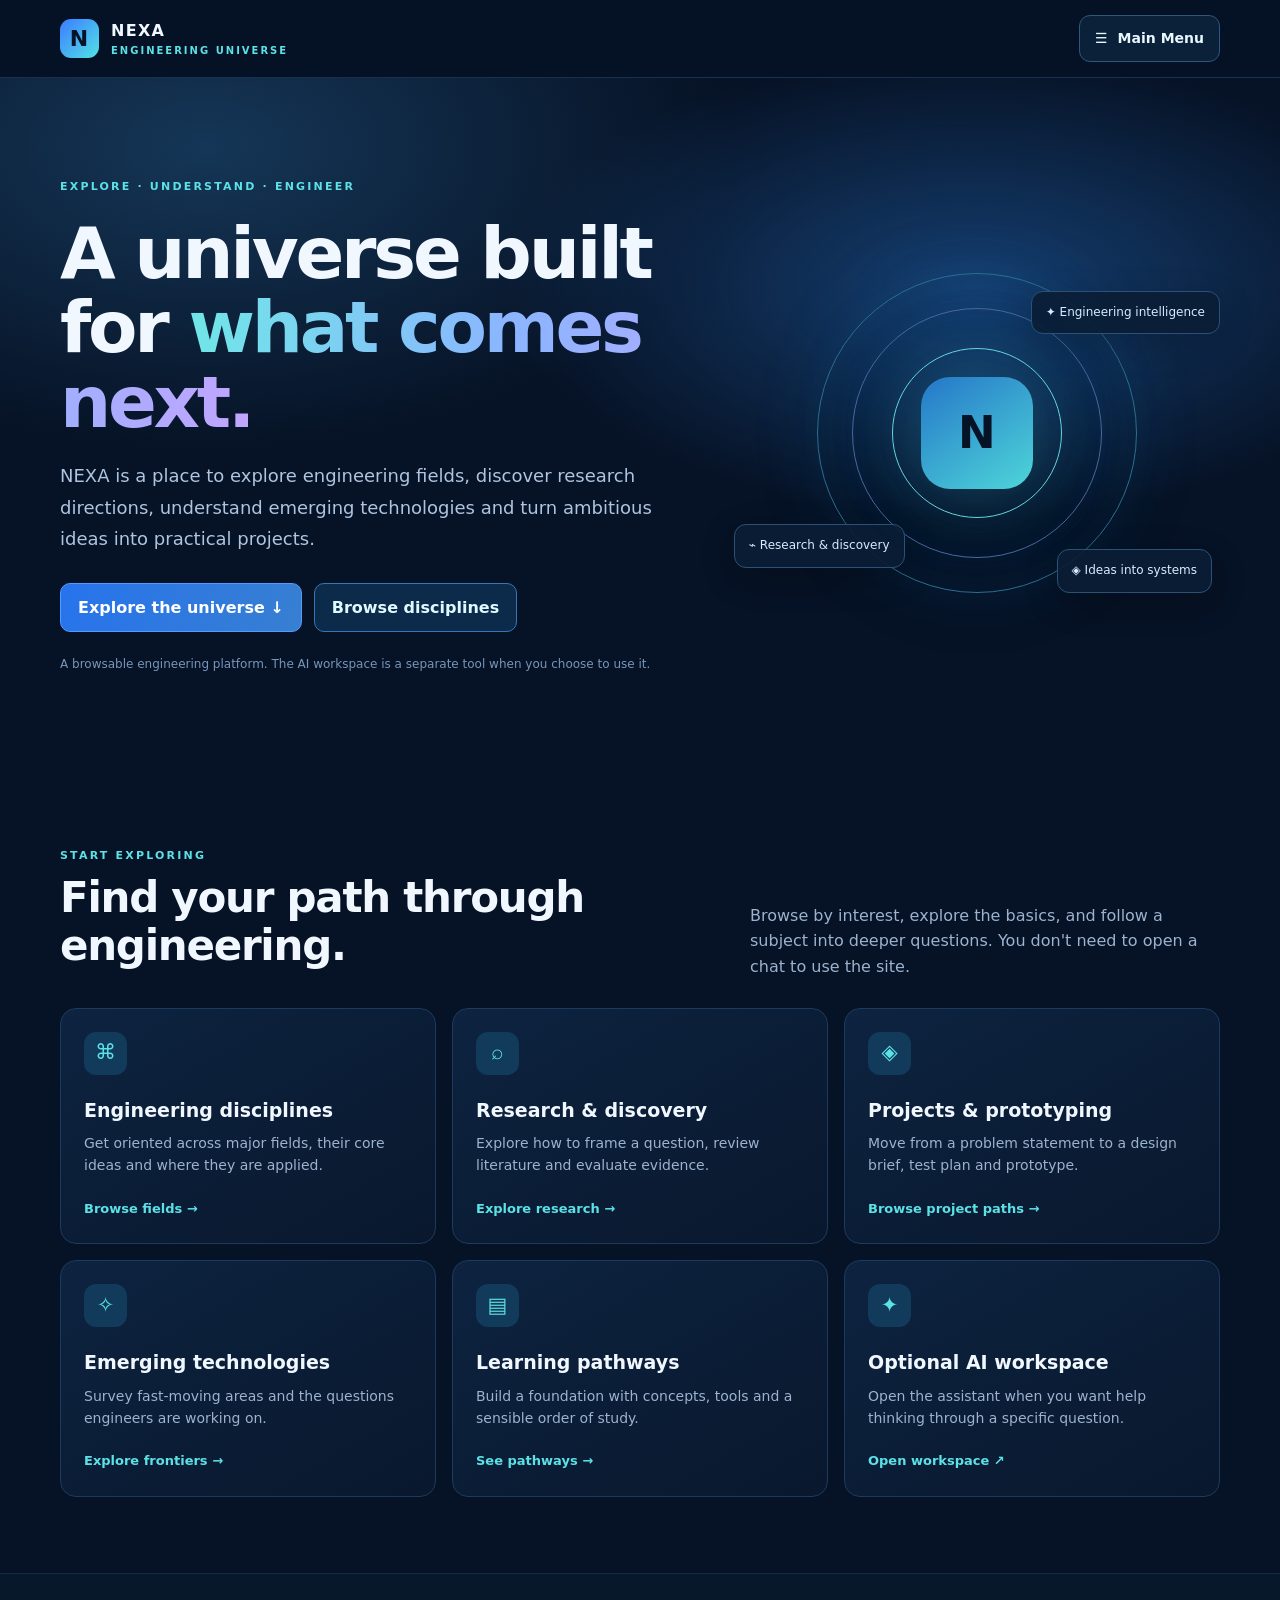
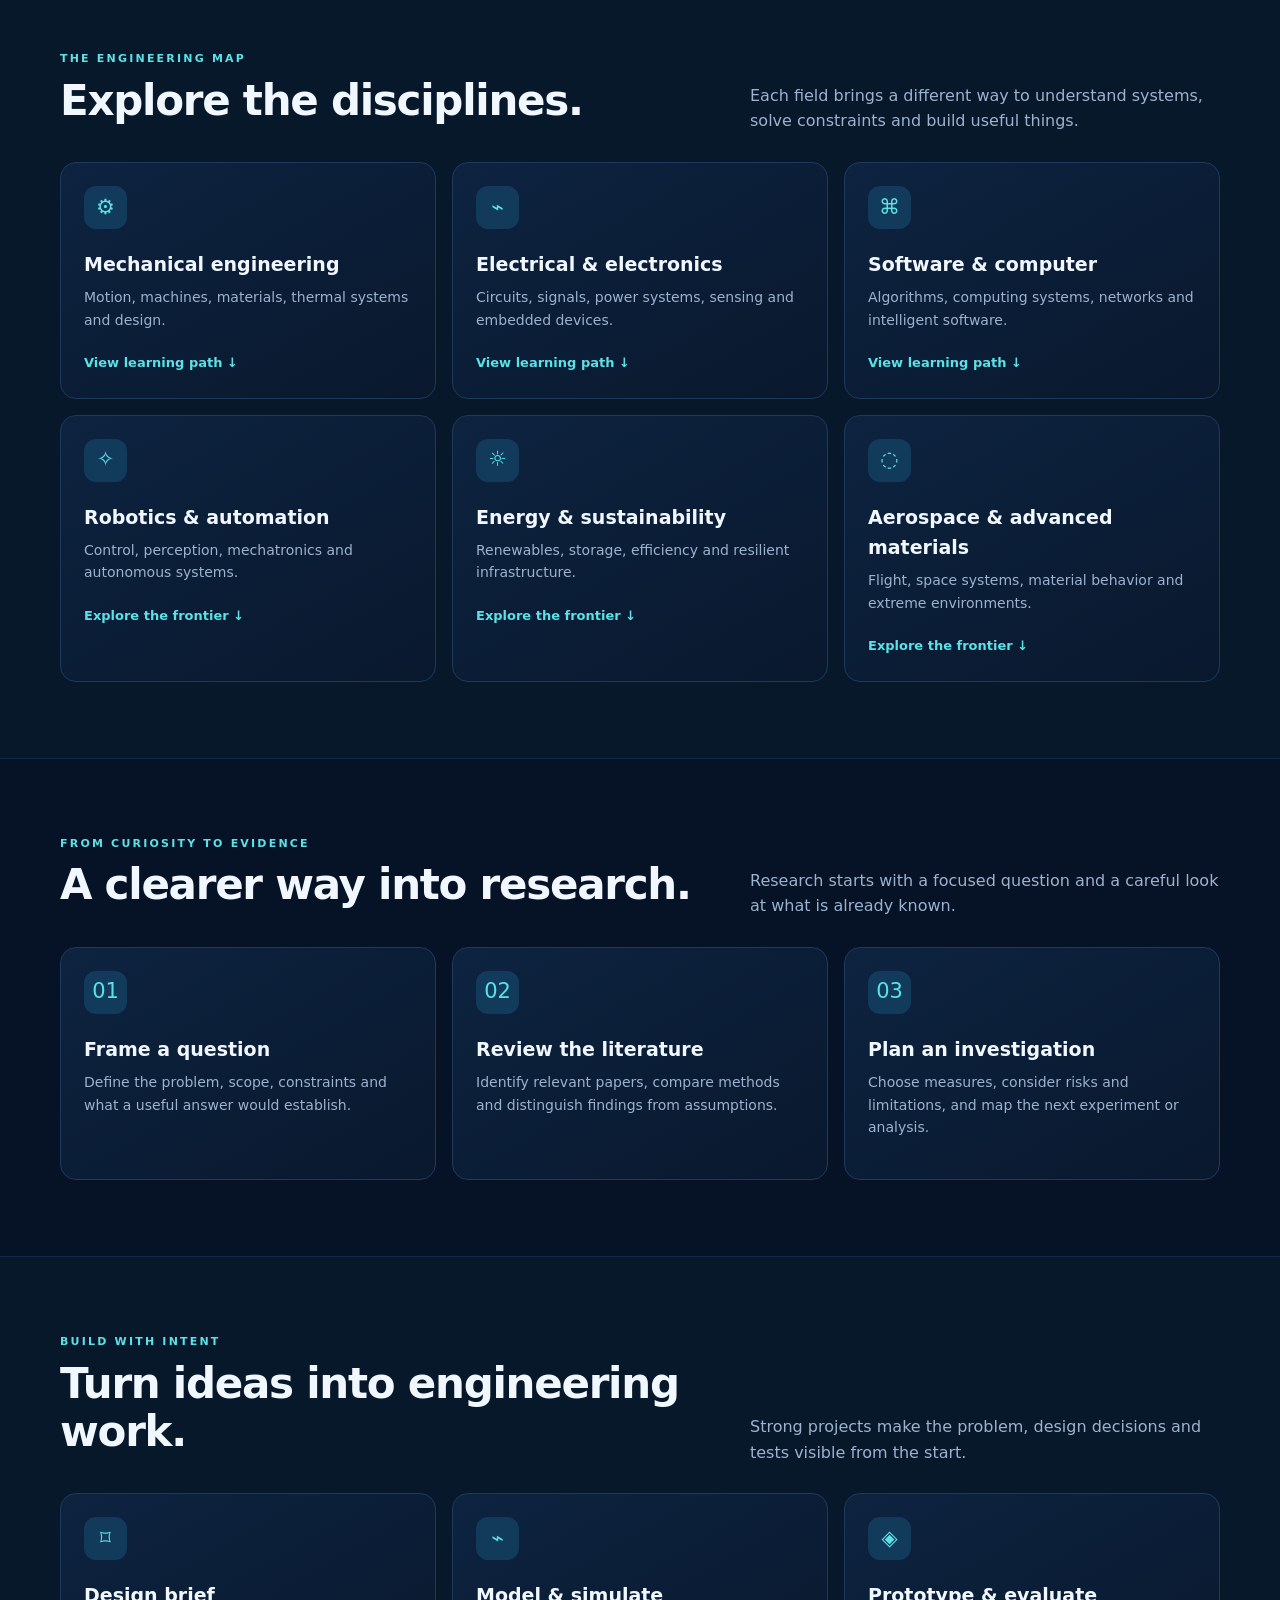
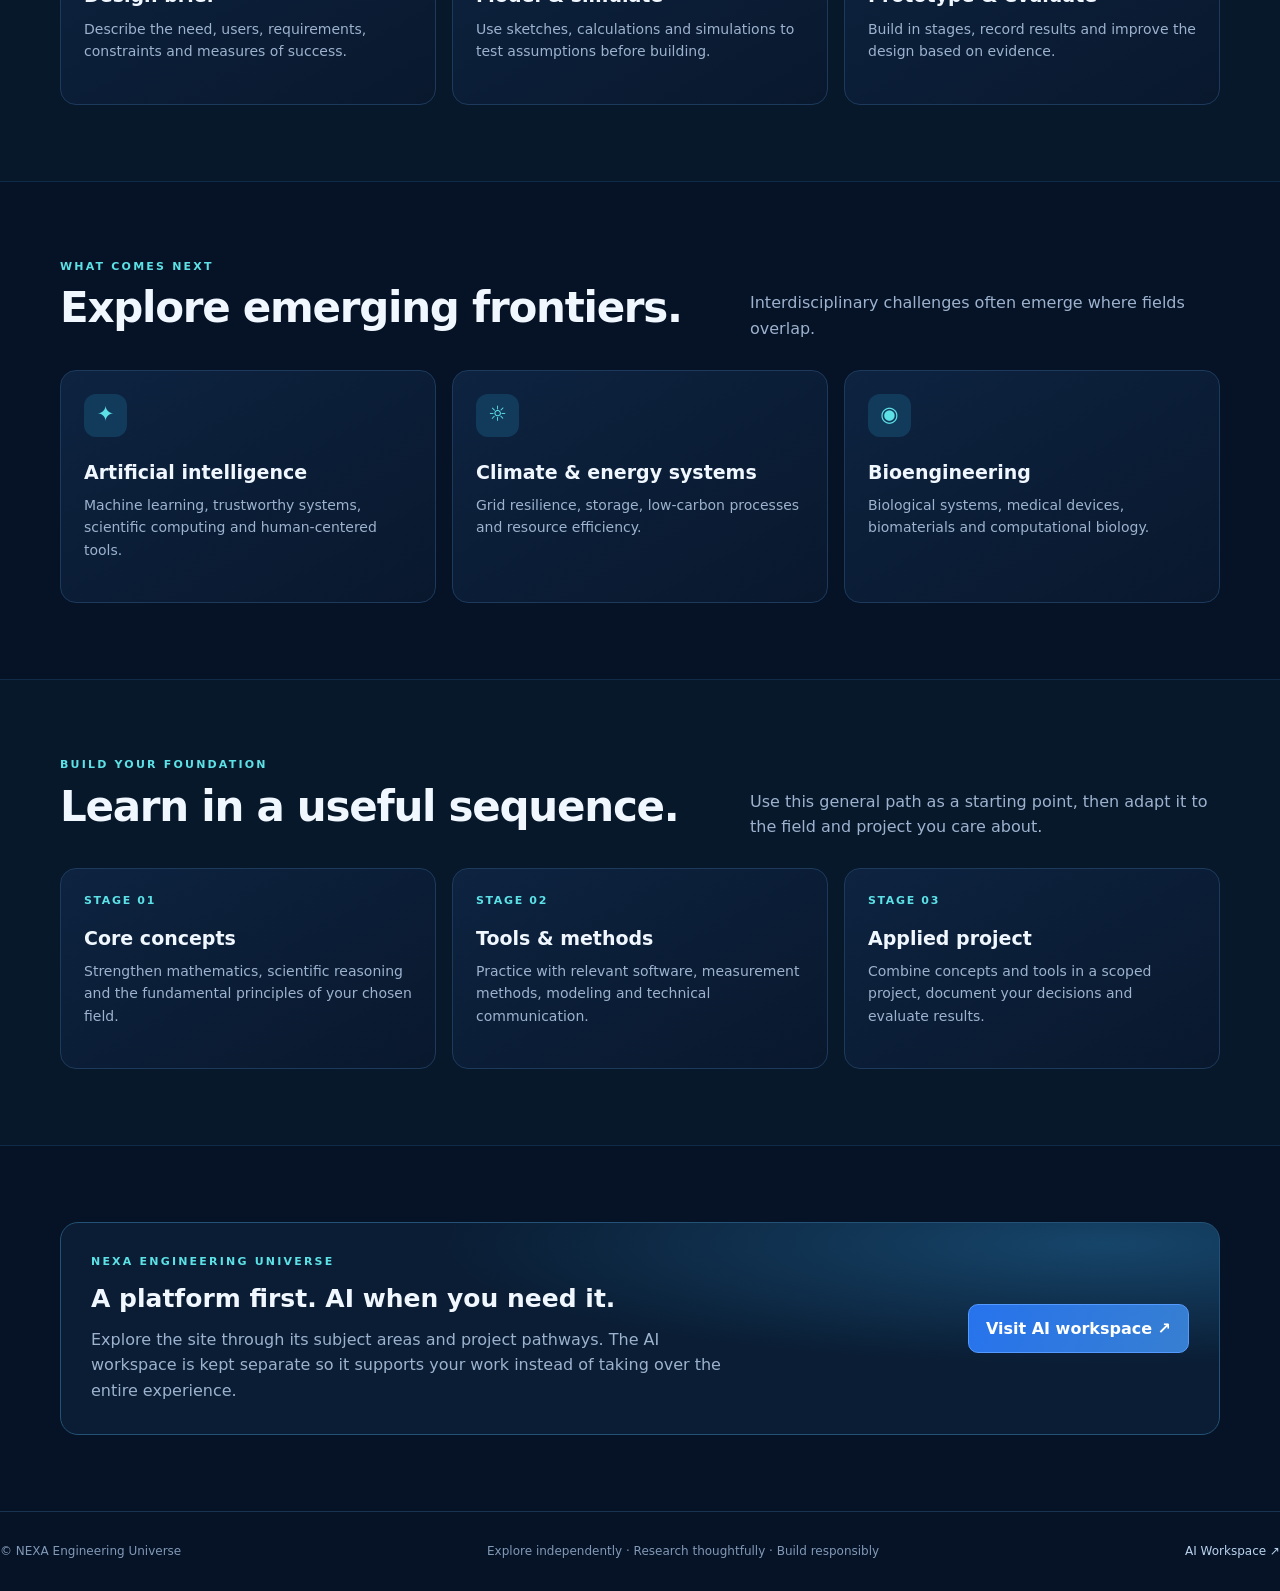
==== commit 39e0c834: "Add main menu and move AI workspace into the menu" ====
--- a/index.html
+++ b/index.html
@@ -11,12 +11,46 @@
 @media(max-width:800px){.nav{height:auto;min-height:70px;flex-wrap:wrap;gap:12px;padding:14px 20px}.links{order:3;width:100%;overflow:auto;gap:20px;padding:5px 0}.links a{white-space:nowrap}.nav-cta{margin-left:auto}.hero{padding:65px 0 50px}.hero-grid{grid-template-columns:1fr;gap:20px}.visual{min-height:300px}.ring{width:270px;height:270px}.ring.r2{width:210px;height:210px}.ring.r3{width:145px;height:145px}.grid{grid-template-columns:repeat(2,minmax(0,1fr))}.section-head{display:block}.section-head p{margin-top:12px}.wide-feature{grid-template-columns:1fr}.section{padding:56px 0}}
 @media(max-width:520px){.wrap{width:min(100% - 28px,1160px)}.brand{font-size:13px}.brand small{font-size:8px}.logo{width:34px;height:34px}.nav-cta{font-size:12px;padding:9px 10px}.hero h1{font-size:43px}.hero p{font-size:16px}.visual{min-height:260px}.ring{width:230px;height:230px}.ring.r2{width:180px;height:180px}.ring.r3{width:130px;height:130px}.float{font-size:10px;padding:8px 10px}.f1{top:15px}.f2{bottom:22px}.f3{bottom:2px}.grid{grid-template-columns:1fr}.card{min-height:0}.section{padding:48px 0}.footer{display:block}.footer span{display:block;margin-top:8px}}
 </style>
+
+<style>
+.nav{z-index:20}
+.menu-toggle{display:inline-flex;align-items:center;gap:10px;padding:11px 15px;border-radius:11px;border:1px solid #2d587b;background:#0b2039;color:#e9f8ff;font:inherit;font-size:14px;font-weight:750;cursor:pointer}
+.menu-toggle:hover,.menu-toggle[aria-expanded="true"]{background:#123457;border-color:#5ce1e6}
+.main-menu{position:absolute;right:max(20px,calc((100vw - 1160px)/2));top:calc(100% + 8px);width:min(350px,calc(100vw - 28px));padding:10px;border:1px solid #254c70;border-radius:16px;background:#08182b;box-shadow:0 24px 70px #0009;display:grid;gap:3px}
+.main-menu[hidden]{display:none}
+.main-menu a{display:flex;align-items:center;justify-content:space-between;gap:12px;padding:12px 13px;border-radius:9px;color:#c9dcef;font-size:14px}
+.main-menu a:hover{background:#102b49;color:#70e6e7}
+.main-menu a span{color:#5ce1e6}
+.menu-divider{height:1px;background:#1d3a5c;margin:6px 4px}
+.main-menu a.menu-ai{background:#102d4a;color:#e7fbff;font-weight:750;border:1px solid #245478}
+.main-menu a.menu-ai:hover{background:#163c60}
+@media(max-width:800px){.nav{position:sticky}.main-menu{right:14px;top:calc(100% + 5px)}}
+</style>
+<script>
+(()=>{const button=document.getElementById('menuToggle');const menu=document.getElementById('mainMenu');if(!button||!menu)return;
+const close=()=>{menu.hidden=true;button.setAttribute('aria-expanded','false');button.innerHTML='☰ <span>Main Menu</span>'};
+button.addEventListener('click',()=>{const opening=menu.hidden;menu.hidden=!opening;button.setAttribute('aria-expanded',String(opening));button.innerHTML=opening?'✕ <span>Close Menu</span>':'☰ <span>Main Menu</span>'});
+menu.querySelectorAll('a').forEach(a=>a.addEventListener('click',()=>close()));
+document.addEventListener('keydown',e=>{if(e.key==='Escape')close()});
+document.addEventListener('click',e=>{if(!menu.hidden&&!menu.contains(e.target)&&!button.contains(e.target))close()});
+})();
+</script>
 </head>
 <body>
 <header class="nav">
 <a class="brand" href="#home"><span class="logo">N</span><span>NEXA <small>ENGINEERING UNIVERSE</small></span></a>
-<nav class="links" aria-label="Main navigation"><a href="#explore">Explore</a><a href="#disciplines">Disciplines</a><a href="#research">Research</a><a href="#projects">Projects</a><a href="#about">About NEXA</a></nav>
-<a class="nav-cta" href="ai.html">AI Workspace ↗</a>
+<button class="menu-toggle" id="menuToggle" aria-expanded="false" aria-controls="mainMenu">☰ <span>Main Menu</span></button>
+<nav class="main-menu" id="mainMenu" aria-label="Main menu" hidden>
+<a href="#explore">Explore the Universe <span>→</span></a>
+<a href="#disciplines">Engineering Disciplines <span>→</span></a>
+<a href="#research">Research & Discovery <span>→</span></a>
+<a href="#projects">Projects & Prototyping <span>→</span></a>
+<a href="#frontiers">Emerging Technologies <span>→</span></a>
+<a href="#learning">Learning Pathways <span>→</span></a>
+<a href="#about">About NEXA <span>→</span></a>
+<div class="menu-divider"></div>
+<a class="menu-ai" href="ai.html">✦ &nbsp; Open AI Workspace <span>↗</span></a>
+</nav>
 </header>
 <main id="home">
 <section class="hero"><div class="wrap hero-grid"><div><div class="eyebrow">Explore · Understand · Engineer</div><h1>A universe built for <span>what comes next.</span></h1><p>NEXA is a place to explore engineering fields, discover research directions, understand emerging technologies and turn ambitious ideas into practical projects.</p><div class="actions"><a class="button primary" href="#explore">Explore the universe ↓</a><a class="button" href="#disciplines">Browse disciplines</a></div><p class="hero-note">A browsable engineering platform. The AI workspace is a separate tool when you choose to use it.</p></div><div class="visual" aria-label="Abstract NEXA engineering universe illustration"><div class="ring"></div><div class="ring r2"></div><div class="ring r3"></div><div class="core">N</div><div class="float f1">✦ Engineering intelligence</div><div class="float f2">⌁ Research & discovery</div><div class="float f3">◈ Ideas into systems</div></div></div></section>
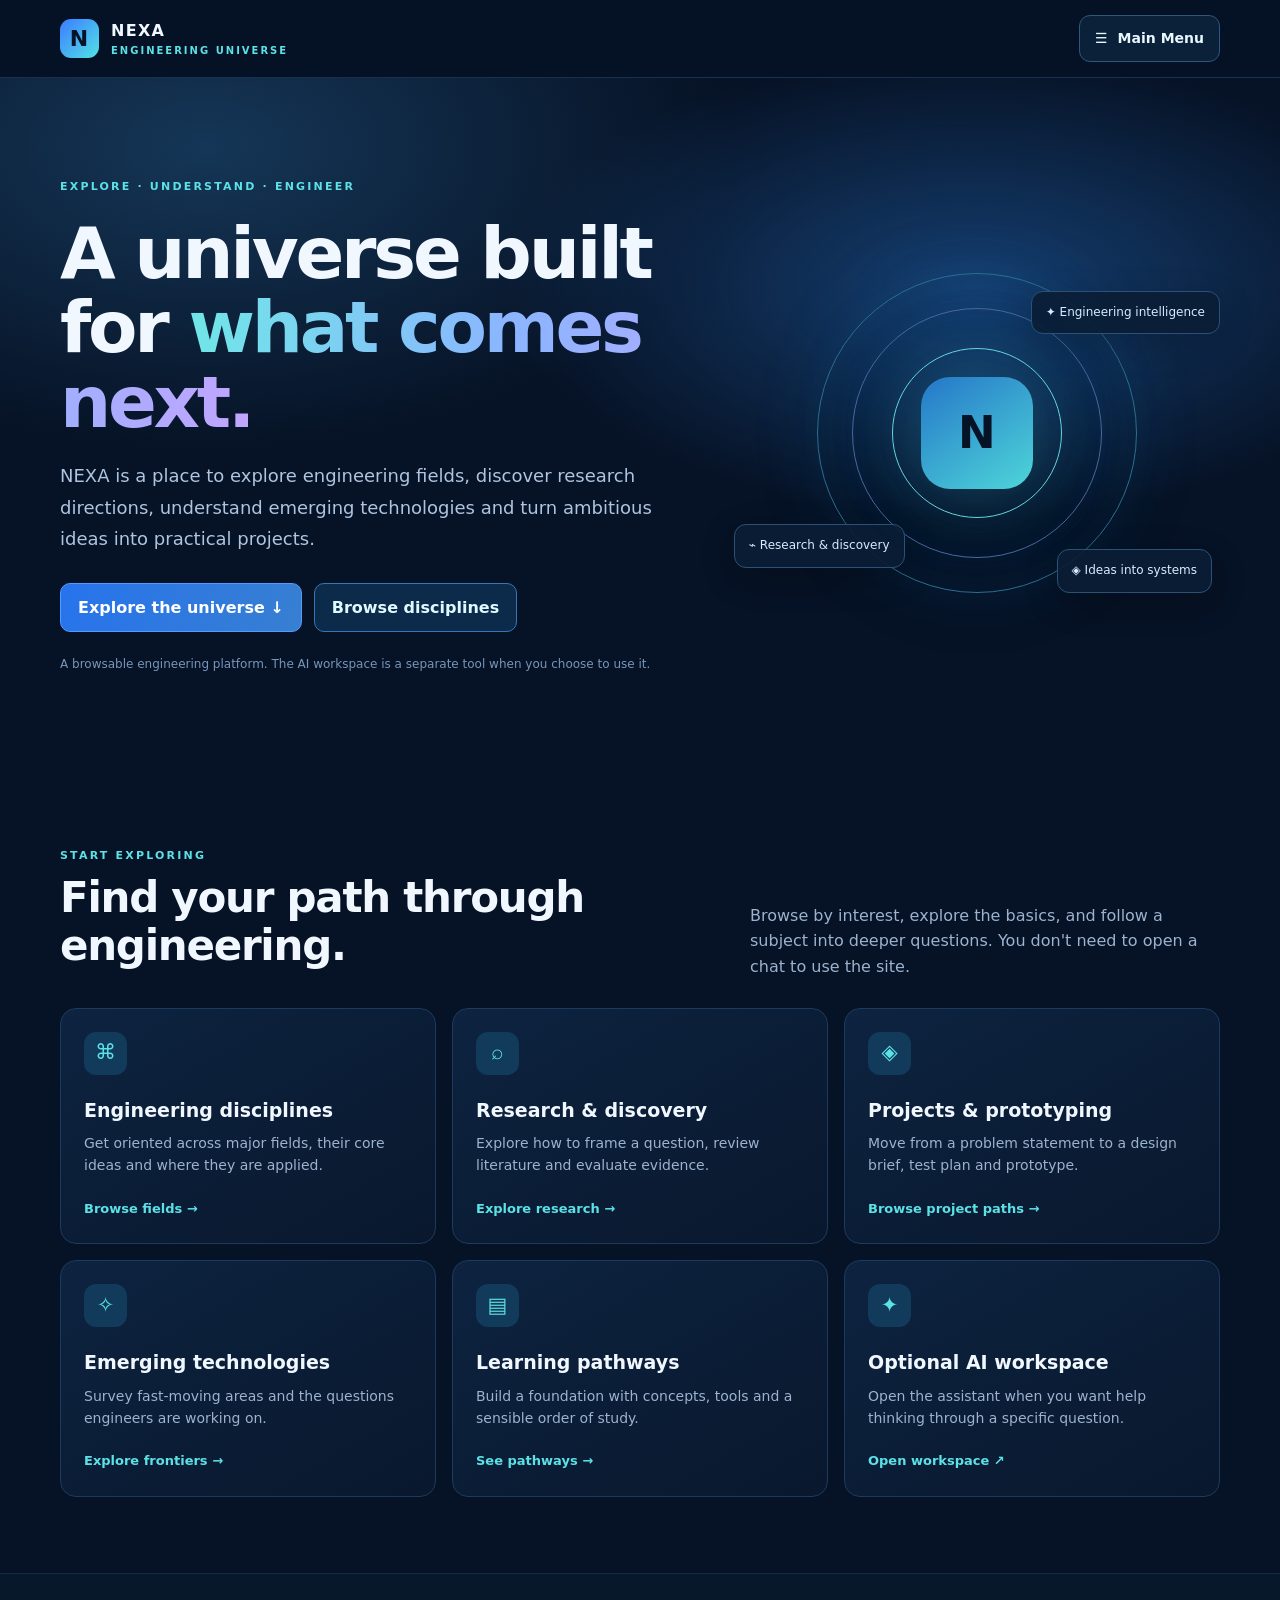
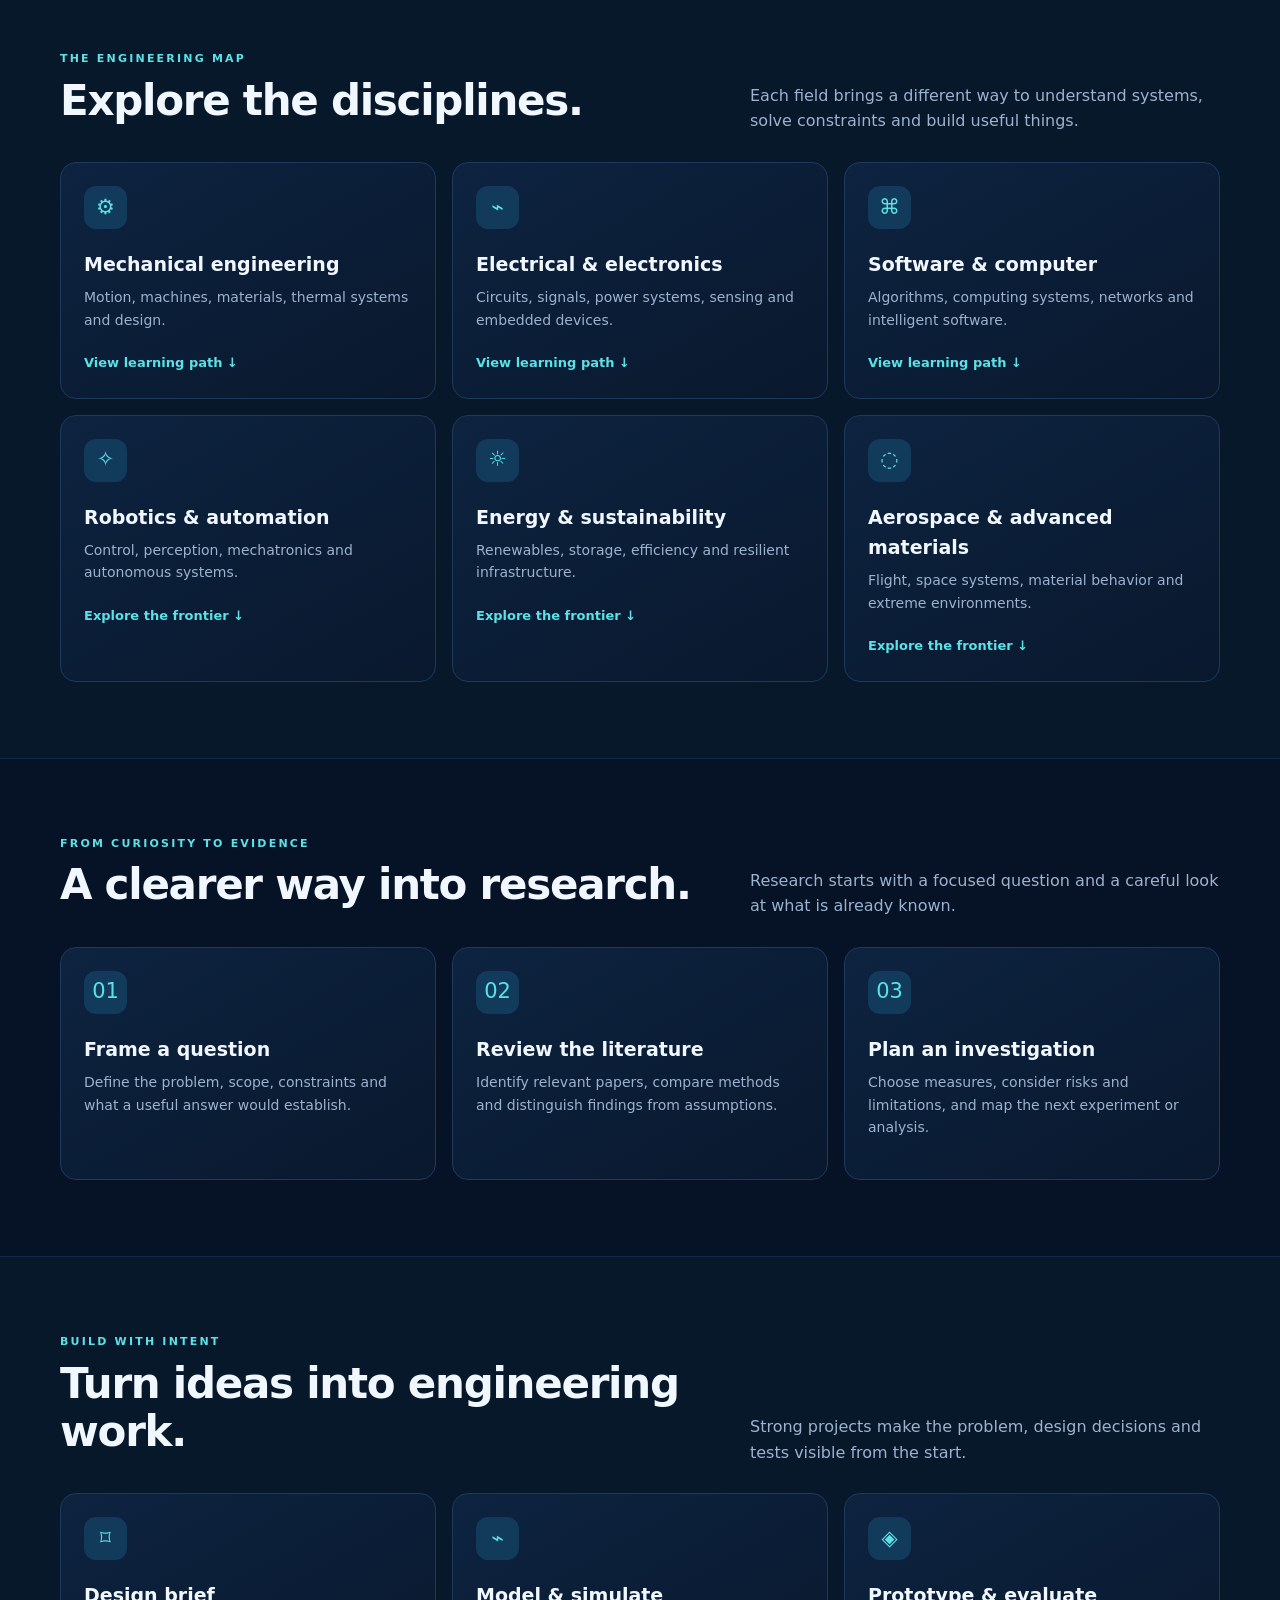
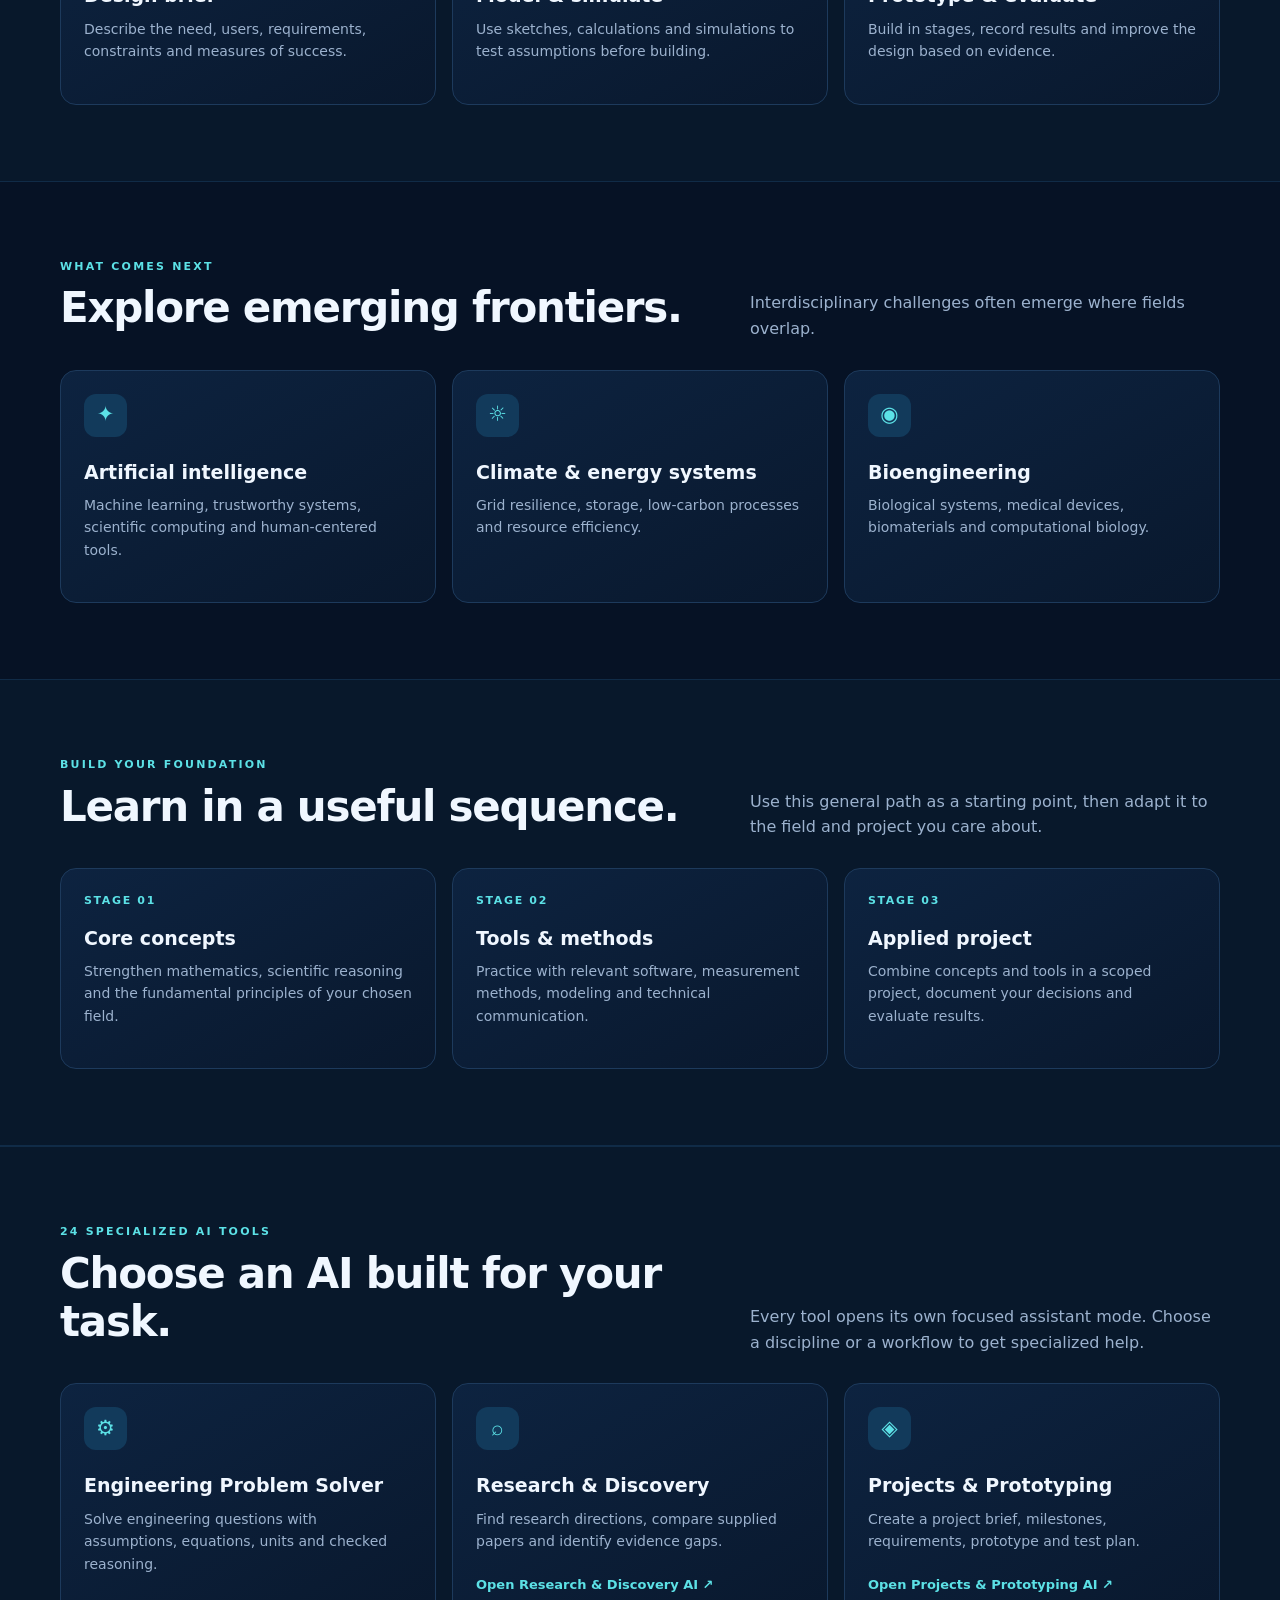
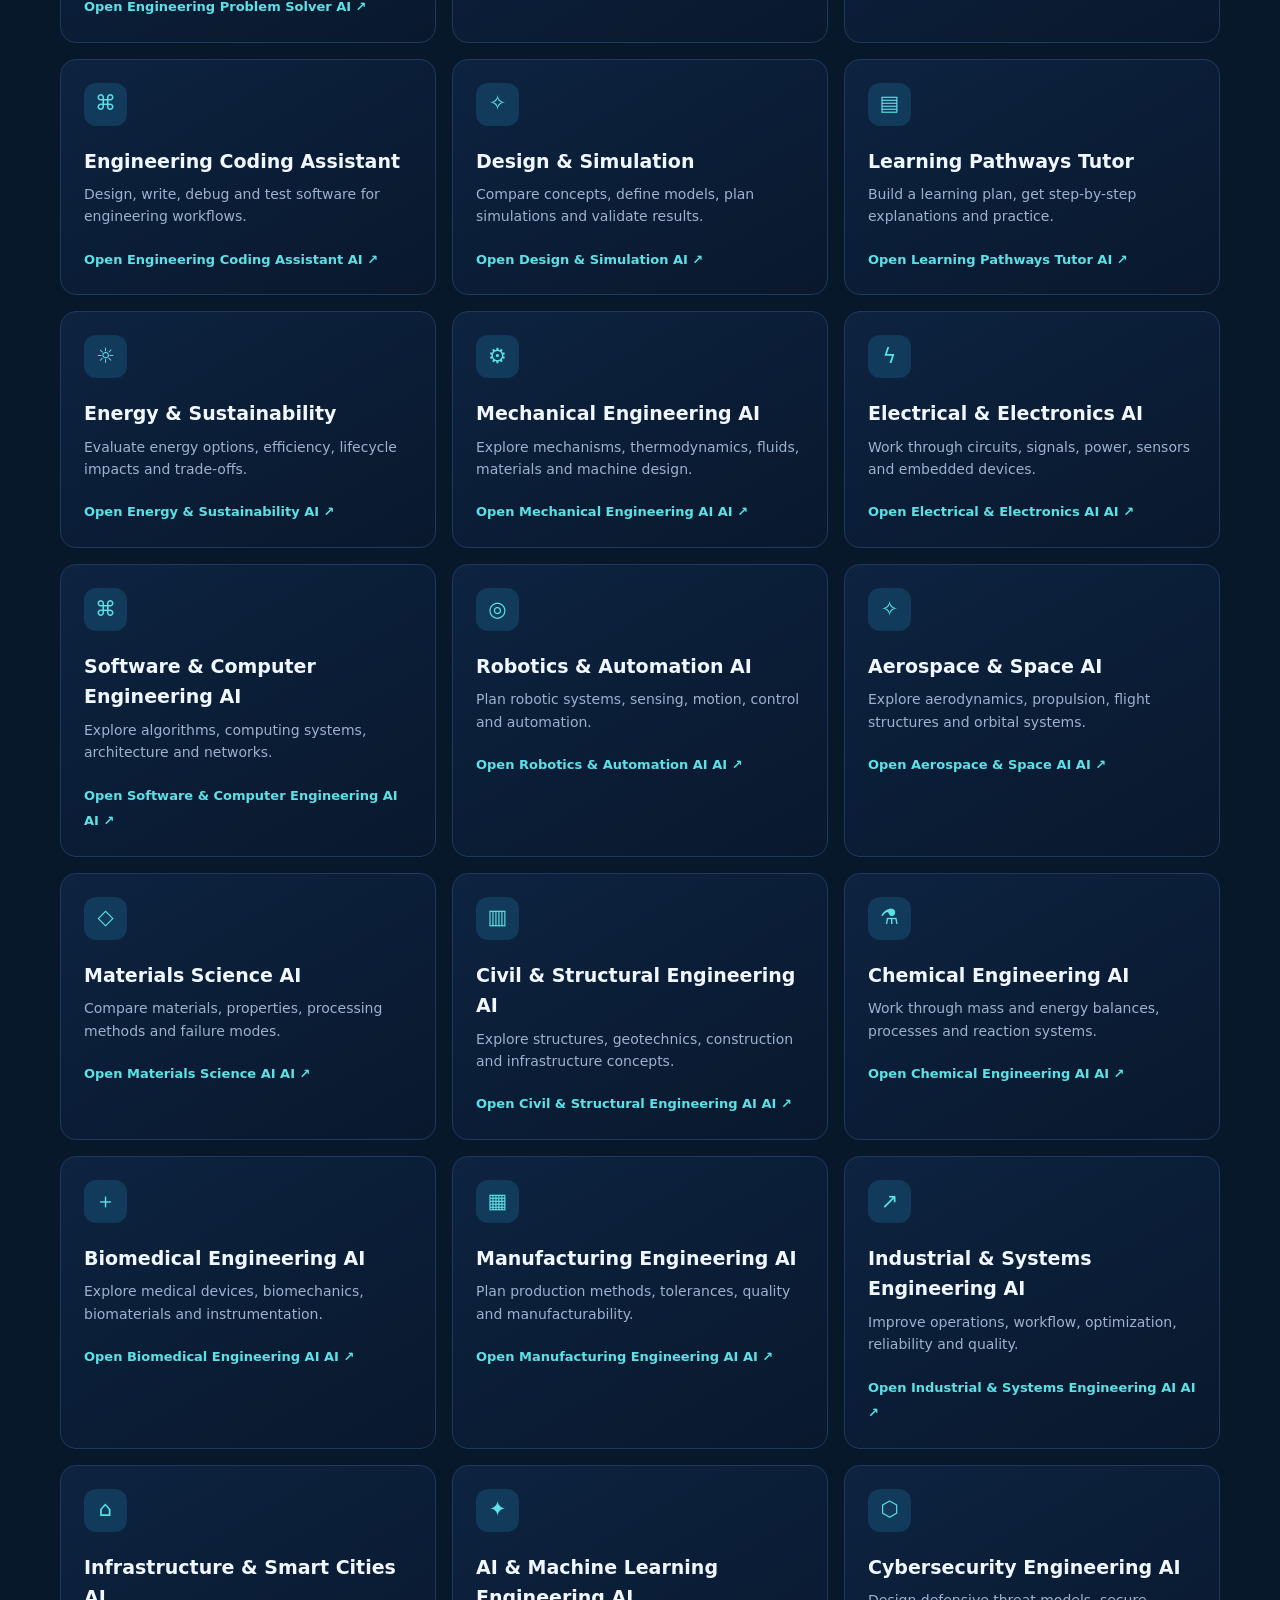
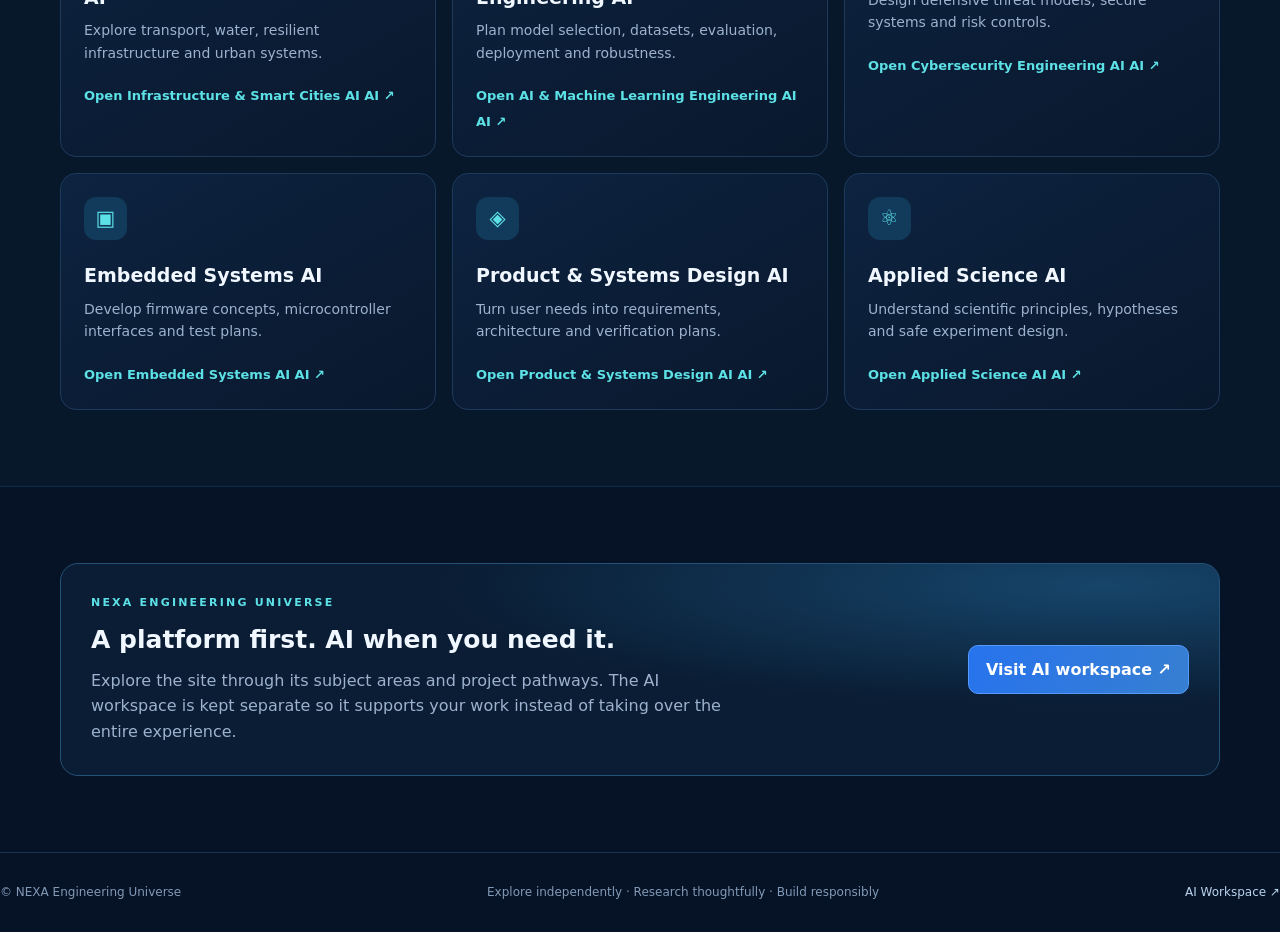
==== commit 1e156849: "Add 24 specialized AI tool cards to NEXA homepage" ====
--- a/index.html
+++ b/index.html
@@ -22,7 +22,10 @@
 .main-menu a:hover{background:#102b49;color:#70e6e7}
 .main-menu a span{color:#5ce1e6}
 .menu-divider{height:1px;background:#1d3a5c;margin:6px 4px}
-.main-menu a.menu-ai{background:#102d4a;color:#e7fbff;font-weight:750;border:1px solid #245478}
+.menu-group-label{padding:10px 13px 4px;color:#5ce1e6;font-size:10px;font-weight:850;letter-spacing:.18em}
+.main-menu a.menu-tool{padding:10px 13px;font-size:13px}
+.main-menu a.menu-tool span{font-size:12px}
+.main-menu a.menu-tool:hover{background:#102d4a;color:#e7fbff}
 .main-menu a.menu-ai:hover{background:#163c60}
 @media(max-width:800px){.nav{position:sticky}.main-menu{right:14px;top:calc(100% + 5px)}}
 </style>
@@ -49,7 +52,39 @@
 <a href="#learning">Learning Pathways <span>→</span></a>
 <a href="#about">About NEXA <span>→</span></a>
 <div class="menu-divider"></div>
-<a class="menu-ai" href="ai.html">✦ &nbsp; Open AI Workspace <span>↗</span></a>
+<div class="menu-group-label">NEXA AI TOOLS</div>
+<a class="menu-tool" href="ai.html?tool=engineering">⚙ &nbsp; Engineering AI <span>↗</span></a>
+<a class="menu-tool" href="ai.html?tool=research">⌕ &nbsp; Research & Paper Finder <span>↗</span></a>
+<a class="menu-tool" href="ai.html?tool=project">◈ &nbsp; Project Planner <span>↗</span></a>
+<a class="menu-tool" href="ai.html?tool=code">⌘ &nbsp; Coding Assistant <span>↗</span></a>
+<a class="menu-tool" href="ai.html?tool=design">✧ &nbsp; Design & Simulation Guide <span>↗</span></a>
+<a class="menu-tool" href="ai.html?tool=learning">▤ &nbsp; Learning Tutor <span>↗</span></a>
+<a class="menu-tool" href="ai.html?tool=energy">☼ &nbsp; Energy & Sustainability AI <span>↗</span></a>
+<div class="menu-divider"></div>
+<a class="menu-tool" href="ai.html?tool=engineering">Engineering Problem Solver <span>↗</span></a>
+<a class="menu-tool" href="ai.html?tool=research">Research & Discovery <span>↗</span></a>
+<a class="menu-tool" href="ai.html?tool=project">Projects & Prototyping <span>↗</span></a>
+<a class="menu-tool" href="ai.html?tool=code">Engineering Coding Assistant <span>↗</span></a>
+<a class="menu-tool" href="ai.html?tool=design">Design & Simulation <span>↗</span></a>
+<a class="menu-tool" href="ai.html?tool=learning">Learning Pathways Tutor <span>↗</span></a>
+<a class="menu-tool" href="ai.html?tool=energy">Energy & Sustainability <span>↗</span></a>
+<a class="menu-tool" href="ai.html?tool=mechanical">Mechanical Engineering AI <span>↗</span></a>
+<a class="menu-tool" href="ai.html?tool=electrical">Electrical & Electronics AI <span>↗</span></a>
+<a class="menu-tool" href="ai.html?tool=software">Software & Computer Engineering AI <span>↗</span></a>
+<a class="menu-tool" href="ai.html?tool=robotics">Robotics & Automation AI <span>↗</span></a>
+<a class="menu-tool" href="ai.html?tool=aerospace">Aerospace & Space AI <span>↗</span></a>
+<a class="menu-tool" href="ai.html?tool=materials">Materials Science AI <span>↗</span></a>
+<a class="menu-tool" href="ai.html?tool=civil">Civil & Structural Engineering AI <span>↗</span></a>
+<a class="menu-tool" href="ai.html?tool=chemical">Chemical Engineering AI <span>↗</span></a>
+<a class="menu-tool" href="ai.html?tool=biomedical">Biomedical Engineering AI <span>↗</span></a>
+<a class="menu-tool" href="ai.html?tool=manufacturing">Manufacturing Engineering AI <span>↗</span></a>
+<a class="menu-tool" href="ai.html?tool=industrial">Industrial & Systems Engineering AI <span>↗</span></a>
+<a class="menu-tool" href="ai.html?tool=civil-infrastructure">Infrastructure & Smart Cities AI <span>↗</span></a>
+<a class="menu-tool" href="ai.html?tool=ai-ml">AI & Machine Learning Engineering AI <span>↗</span></a>
+<a class="menu-tool" href="ai.html?tool=cybersecurity">Cybersecurity Engineering AI <span>↗</span></a>
+<a class="menu-tool" href="ai.html?tool=embedded">Embedded Systems AI <span>↗</span></a>
+<a class="menu-tool" href="ai.html?tool=product">Product & Systems Design AI <span>↗</span></a>
+<a class="menu-tool" href="ai.html?tool=science">Applied Science AI <span>↗</span></a>
 </nav>
 </header>
 <main id="home">
@@ -90,6 +125,30 @@
 <div class="card"><div class="step">STAGE 02</div><h3>Tools & methods</h3><p>Practice with relevant software, measurement methods, modeling and technical communication.</p></div>
 <div class="card"><div class="step">STAGE 03</div><h3>Applied project</h3><p>Combine concepts and tools in a scoped project, document your decisions and evaluate results.</p></div>
 </div></div></section>
+<section class="section alt" id="ai-tools"><div class="wrap"><div class="section-head"><div><div class="eyebrow">24 SPECIALIZED AI TOOLS</div><h2>Choose an AI built for your task.</h2></div><p>Every tool opens its own focused assistant mode. Choose a discipline or a workflow to get specialized help.</p></div><div class="grid"><a class="card" href="ai.html?tool=engineering"><div class="icon">⚙</div><h3>Engineering Problem Solver</h3><p>Solve engineering questions with assumptions, equations, units and checked reasoning.</p><b>Open Engineering Problem Solver AI ↗</b></a>
+<a class="card" href="ai.html?tool=research"><div class="icon">⌕</div><h3>Research & Discovery</h3><p>Find research directions, compare supplied papers and identify evidence gaps.</p><b>Open Research & Discovery AI ↗</b></a>
+<a class="card" href="ai.html?tool=project"><div class="icon">◈</div><h3>Projects & Prototyping</h3><p>Create a project brief, milestones, requirements, prototype and test plan.</p><b>Open Projects & Prototyping AI ↗</b></a>
+<a class="card" href="ai.html?tool=code"><div class="icon">⌘</div><h3>Engineering Coding Assistant</h3><p>Design, write, debug and test software for engineering workflows.</p><b>Open Engineering Coding Assistant AI ↗</b></a>
+<a class="card" href="ai.html?tool=design"><div class="icon">✧</div><h3>Design & Simulation</h3><p>Compare concepts, define models, plan simulations and validate results.</p><b>Open Design & Simulation AI ↗</b></a>
+<a class="card" href="ai.html?tool=learning"><div class="icon">▤</div><h3>Learning Pathways Tutor</h3><p>Build a learning plan, get step-by-step explanations and practice.</p><b>Open Learning Pathways Tutor AI ↗</b></a>
+<a class="card" href="ai.html?tool=energy"><div class="icon">☼</div><h3>Energy & Sustainability</h3><p>Evaluate energy options, efficiency, lifecycle impacts and trade-offs.</p><b>Open Energy & Sustainability AI ↗</b></a>
+<a class="card" href="ai.html?tool=mechanical"><div class="icon">⚙</div><h3>Mechanical Engineering AI</h3><p>Explore mechanisms, thermodynamics, fluids, materials and machine design.</p><b>Open Mechanical Engineering AI AI ↗</b></a>
+<a class="card" href="ai.html?tool=electrical"><div class="icon">ϟ</div><h3>Electrical & Electronics AI</h3><p>Work through circuits, signals, power, sensors and embedded devices.</p><b>Open Electrical & Electronics AI AI ↗</b></a>
+<a class="card" href="ai.html?tool=software"><div class="icon">⌘</div><h3>Software & Computer Engineering AI</h3><p>Explore algorithms, computing systems, architecture and networks.</p><b>Open Software & Computer Engineering AI AI ↗</b></a>
+<a class="card" href="ai.html?tool=robotics"><div class="icon">◎</div><h3>Robotics & Automation AI</h3><p>Plan robotic systems, sensing, motion, control and automation.</p><b>Open Robotics & Automation AI AI ↗</b></a>
+<a class="card" href="ai.html?tool=aerospace"><div class="icon">✧</div><h3>Aerospace & Space AI</h3><p>Explore aerodynamics, propulsion, flight structures and orbital systems.</p><b>Open Aerospace & Space AI AI ↗</b></a>
+<a class="card" href="ai.html?tool=materials"><div class="icon">◇</div><h3>Materials Science AI</h3><p>Compare materials, properties, processing methods and failure modes.</p><b>Open Materials Science AI AI ↗</b></a>
+<a class="card" href="ai.html?tool=civil"><div class="icon">▥</div><h3>Civil & Structural Engineering AI</h3><p>Explore structures, geotechnics, construction and infrastructure concepts.</p><b>Open Civil & Structural Engineering AI AI ↗</b></a>
+<a class="card" href="ai.html?tool=chemical"><div class="icon">⚗</div><h3>Chemical Engineering AI</h3><p>Work through mass and energy balances, processes and reaction systems.</p><b>Open Chemical Engineering AI AI ↗</b></a>
+<a class="card" href="ai.html?tool=biomedical"><div class="icon">＋</div><h3>Biomedical Engineering AI</h3><p>Explore medical devices, biomechanics, biomaterials and instrumentation.</p><b>Open Biomedical Engineering AI AI ↗</b></a>
+<a class="card" href="ai.html?tool=manufacturing"><div class="icon">▦</div><h3>Manufacturing Engineering AI</h3><p>Plan production methods, tolerances, quality and manufacturability.</p><b>Open Manufacturing Engineering AI AI ↗</b></a>
+<a class="card" href="ai.html?tool=industrial"><div class="icon">↗</div><h3>Industrial & Systems Engineering AI</h3><p>Improve operations, workflow, optimization, reliability and quality.</p><b>Open Industrial & Systems Engineering AI AI ↗</b></a>
+<a class="card" href="ai.html?tool=civil-infrastructure"><div class="icon">⌂</div><h3>Infrastructure & Smart Cities AI</h3><p>Explore transport, water, resilient infrastructure and urban systems.</p><b>Open Infrastructure & Smart Cities AI AI ↗</b></a>
+<a class="card" href="ai.html?tool=ai-ml"><div class="icon">✦</div><h3>AI & Machine Learning Engineering AI</h3><p>Plan model selection, datasets, evaluation, deployment and robustness.</p><b>Open AI & Machine Learning Engineering AI AI ↗</b></a>
+<a class="card" href="ai.html?tool=cybersecurity"><div class="icon">⬡</div><h3>Cybersecurity Engineering AI</h3><p>Design defensive threat models, secure systems and risk controls.</p><b>Open Cybersecurity Engineering AI AI ↗</b></a>
+<a class="card" href="ai.html?tool=embedded"><div class="icon">▣</div><h3>Embedded Systems AI</h3><p>Develop firmware concepts, microcontroller interfaces and test plans.</p><b>Open Embedded Systems AI AI ↗</b></a>
+<a class="card" href="ai.html?tool=product"><div class="icon">◈</div><h3>Product & Systems Design AI</h3><p>Turn user needs into requirements, architecture and verification plans.</p><b>Open Product & Systems Design AI AI ↗</b></a>
+<a class="card" href="ai.html?tool=science"><div class="icon">⚛</div><h3>Applied Science AI</h3><p>Understand scientific principles, hypotheses and safe experiment design.</p><b>Open Applied Science AI AI ↗</b></a></div></div></section>
 <section class="section" id="about"><div class="wrap"><div class="wide-feature"><div><div class="eyebrow">NEXA ENGINEERING UNIVERSE</div><h3>A platform first. AI when you need it.</h3><p>Explore the site through its subject areas and project pathways. The AI workspace is kept separate so it supports your work instead of taking over the entire experience.</p></div><a class="button primary" href="ai.html">Visit AI workspace ↗</a></div></div></section>
 </main>
 <footer class="footer"><div class="wrap" style="display:flex;justify-content:space-between;gap:20px;flex-wrap:wrap;width:100%"><span>© NEXA Engineering Universe</span><span>Explore independently · Research thoughtfully · Build responsibly</span><a href="ai.html">AI Workspace ↗</a></div></footer>
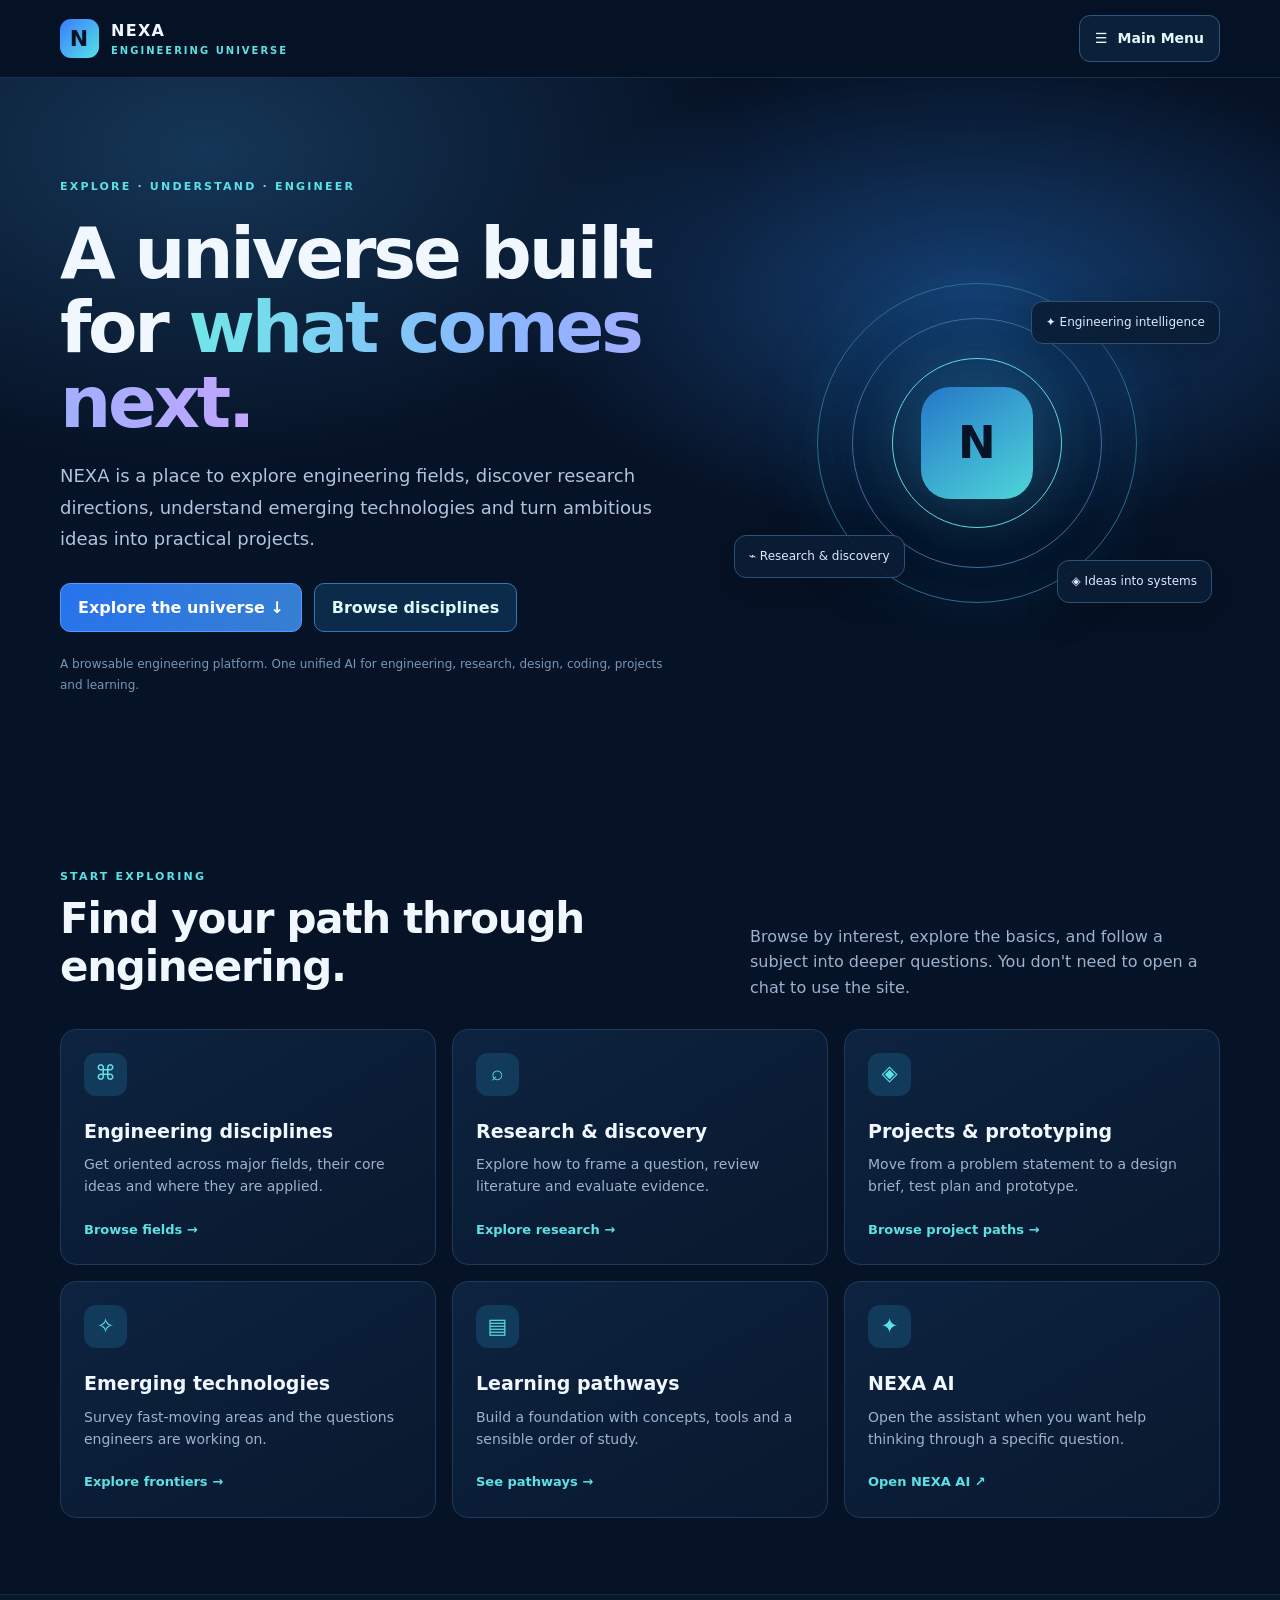
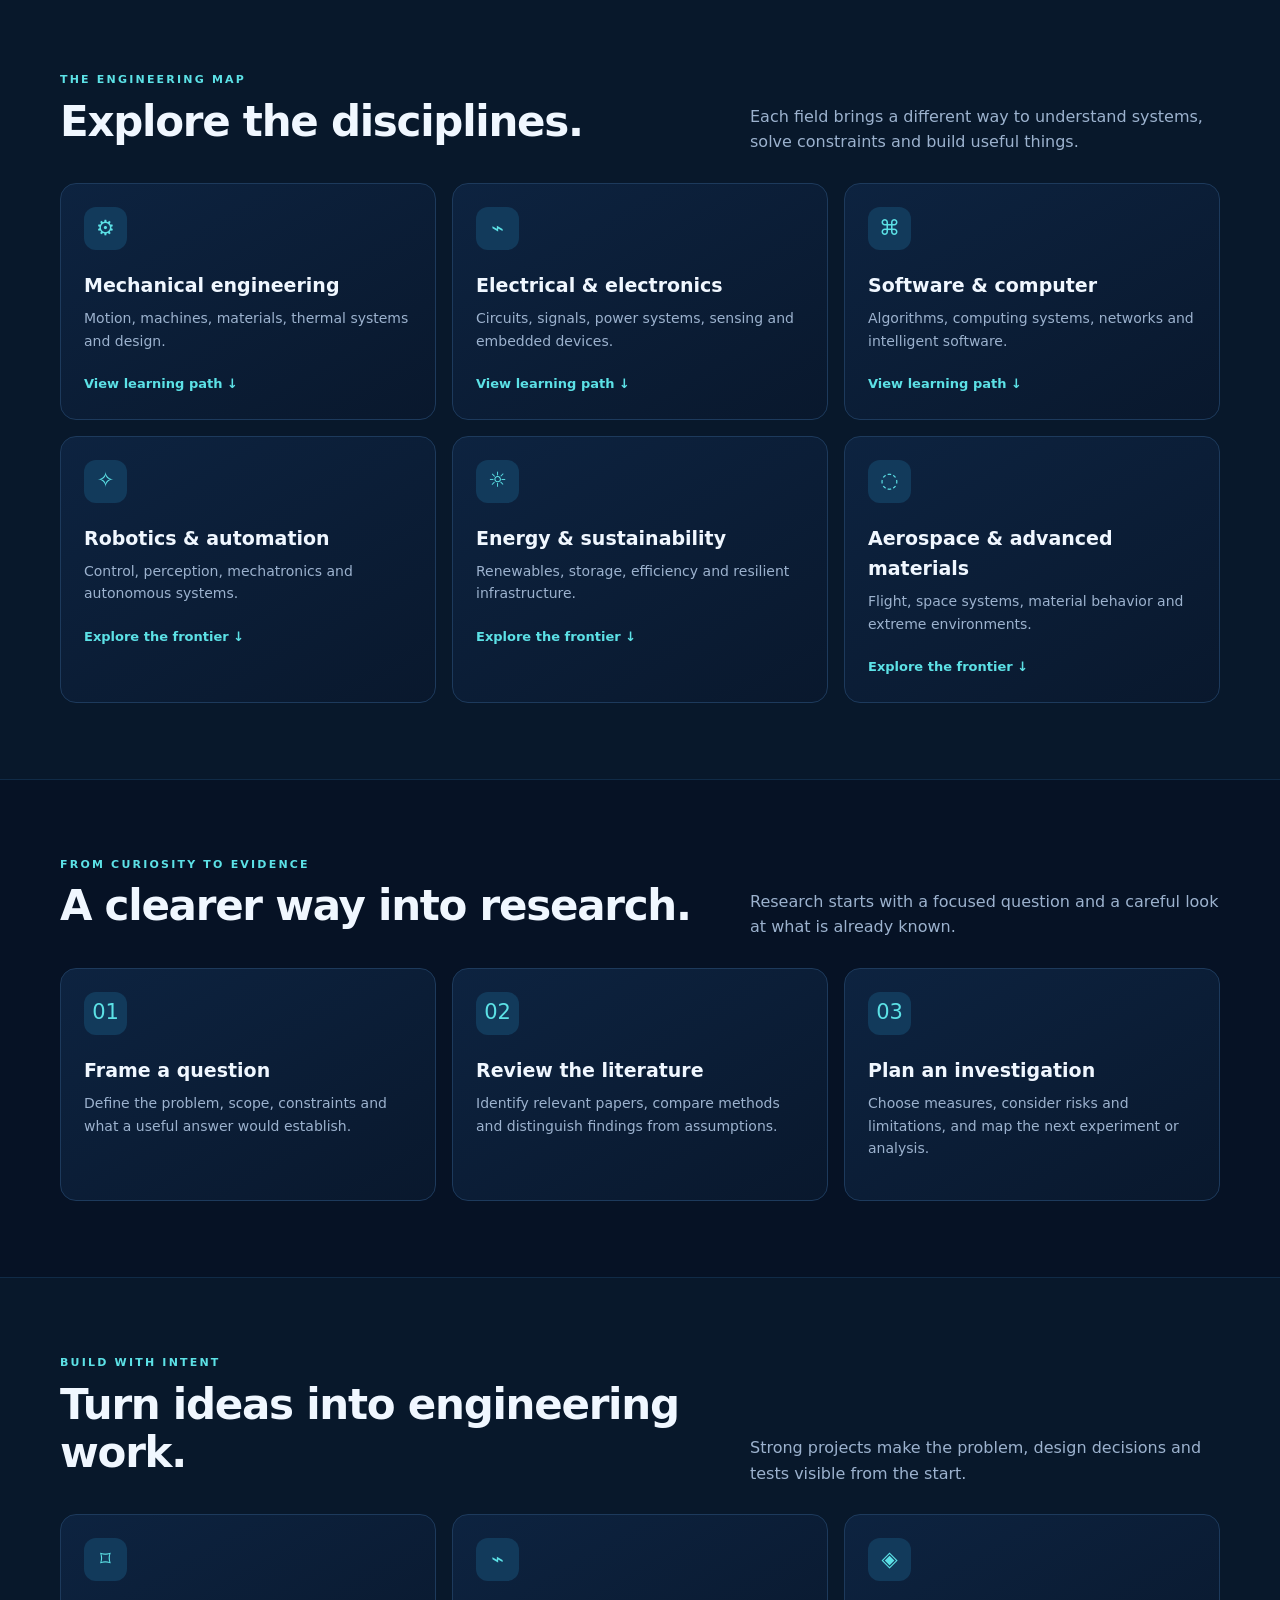
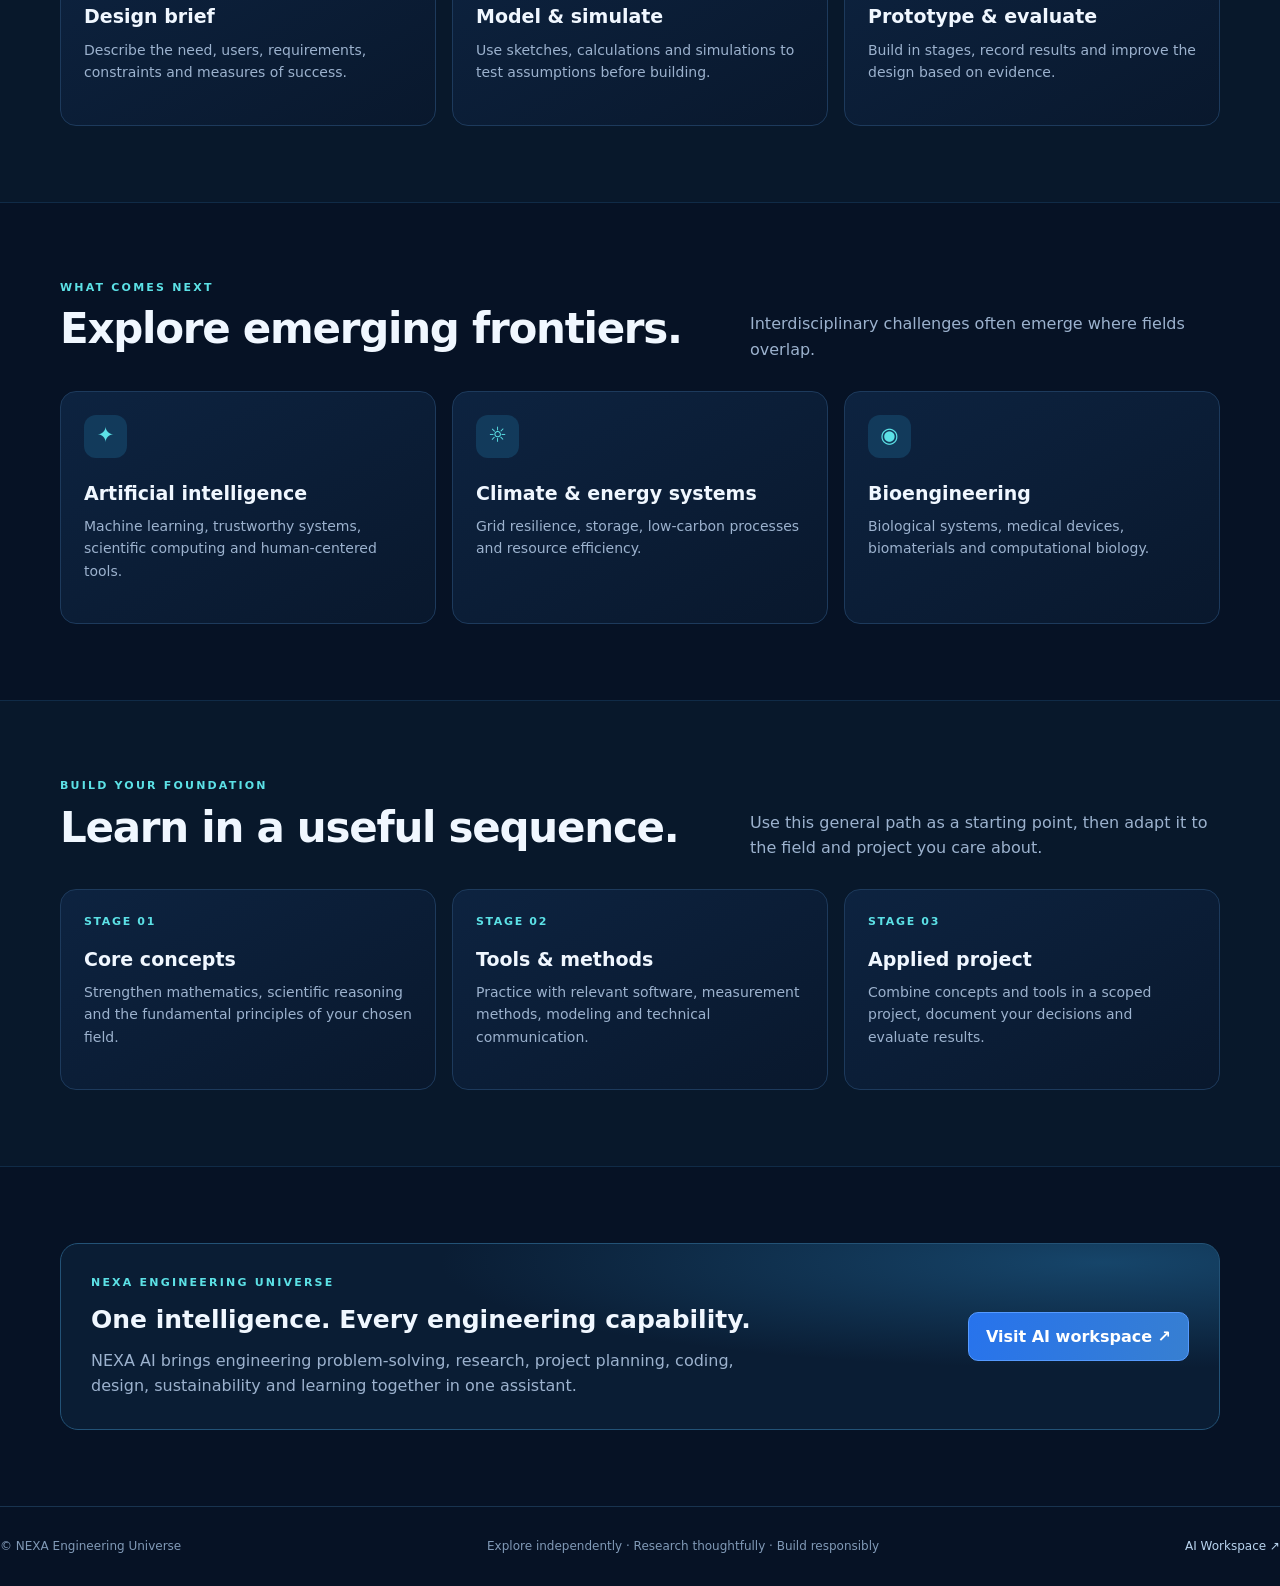
==== commit 021f11a7: "Unify NEXA capabilities under one NEXA AI entry" ====
--- a/index.html
+++ b/index.html
@@ -52,50 +52,19 @@
 <a href="#learning">Learning Pathways <span>→</span></a>
 <a href="#about">About NEXA <span>→</span></a>
 <div class="menu-divider"></div>
-<div class="menu-group-label">NEXA AI TOOLS</div>
-<a class="menu-tool" href="ai.html?tool=engineering">⚙ &nbsp; Engineering AI <span>↗</span></a>
-<a class="menu-tool" href="ai.html?tool=research">⌕ &nbsp; Research & Paper Finder <span>↗</span></a>
-<a class="menu-tool" href="ai.html?tool=project">◈ &nbsp; Project Planner <span>↗</span></a>
-<a class="menu-tool" href="ai.html?tool=code">⌘ &nbsp; Coding Assistant <span>↗</span></a>
-<a class="menu-tool" href="ai.html?tool=design">✧ &nbsp; Design & Simulation Guide <span>↗</span></a>
-<a class="menu-tool" href="ai.html?tool=learning">▤ &nbsp; Learning Tutor <span>↗</span></a>
-<a class="menu-tool" href="ai.html?tool=energy">☼ &nbsp; Energy & Sustainability AI <span>↗</span></a>
-<div class="menu-divider"></div>
-<a class="menu-tool" href="ai.html?tool=engineering">Engineering Problem Solver <span>↗</span></a>
-<a class="menu-tool" href="ai.html?tool=research">Research & Discovery <span>↗</span></a>
-<a class="menu-tool" href="ai.html?tool=project">Projects & Prototyping <span>↗</span></a>
-<a class="menu-tool" href="ai.html?tool=code">Engineering Coding Assistant <span>↗</span></a>
-<a class="menu-tool" href="ai.html?tool=design">Design & Simulation <span>↗</span></a>
-<a class="menu-tool" href="ai.html?tool=learning">Learning Pathways Tutor <span>↗</span></a>
-<a class="menu-tool" href="ai.html?tool=energy">Energy & Sustainability <span>↗</span></a>
-<a class="menu-tool" href="ai.html?tool=mechanical">Mechanical Engineering AI <span>↗</span></a>
-<a class="menu-tool" href="ai.html?tool=electrical">Electrical & Electronics AI <span>↗</span></a>
-<a class="menu-tool" href="ai.html?tool=software">Software & Computer Engineering AI <span>↗</span></a>
-<a class="menu-tool" href="ai.html?tool=robotics">Robotics & Automation AI <span>↗</span></a>
-<a class="menu-tool" href="ai.html?tool=aerospace">Aerospace & Space AI <span>↗</span></a>
-<a class="menu-tool" href="ai.html?tool=materials">Materials Science AI <span>↗</span></a>
-<a class="menu-tool" href="ai.html?tool=civil">Civil & Structural Engineering AI <span>↗</span></a>
-<a class="menu-tool" href="ai.html?tool=chemical">Chemical Engineering AI <span>↗</span></a>
-<a class="menu-tool" href="ai.html?tool=biomedical">Biomedical Engineering AI <span>↗</span></a>
-<a class="menu-tool" href="ai.html?tool=manufacturing">Manufacturing Engineering AI <span>↗</span></a>
-<a class="menu-tool" href="ai.html?tool=industrial">Industrial & Systems Engineering AI <span>↗</span></a>
-<a class="menu-tool" href="ai.html?tool=civil-infrastructure">Infrastructure & Smart Cities AI <span>↗</span></a>
-<a class="menu-tool" href="ai.html?tool=ai-ml">AI & Machine Learning Engineering AI <span>↗</span></a>
-<a class="menu-tool" href="ai.html?tool=cybersecurity">Cybersecurity Engineering AI <span>↗</span></a>
-<a class="menu-tool" href="ai.html?tool=embedded">Embedded Systems AI <span>↗</span></a>
-<a class="menu-tool" href="ai.html?tool=product">Product & Systems Design AI <span>↗</span></a>
-<a class="menu-tool" href="ai.html?tool=science">Applied Science AI <span>↗</span></a>
+<div class="menu-group-label">NEXA INTELLIGENCE</div>
+<a class="menu-tool menu-ai" href="ai.html">✦ &nbsp; Open NEXA AI <span>↗</span></a>
 </nav>
 </header>
 <main id="home">
-<section class="hero"><div class="wrap hero-grid"><div><div class="eyebrow">Explore · Understand · Engineer</div><h1>A universe built for <span>what comes next.</span></h1><p>NEXA is a place to explore engineering fields, discover research directions, understand emerging technologies and turn ambitious ideas into practical projects.</p><div class="actions"><a class="button primary" href="#explore">Explore the universe ↓</a><a class="button" href="#disciplines">Browse disciplines</a></div><p class="hero-note">A browsable engineering platform. The AI workspace is a separate tool when you choose to use it.</p></div><div class="visual" aria-label="Abstract NEXA engineering universe illustration"><div class="ring"></div><div class="ring r2"></div><div class="ring r3"></div><div class="core">N</div><div class="float f1">✦ Engineering intelligence</div><div class="float f2">⌁ Research & discovery</div><div class="float f3">◈ Ideas into systems</div></div></div></section>
+<section class="hero"><div class="wrap hero-grid"><div><div class="eyebrow">Explore · Understand · Engineer</div><h1>A universe built for <span>what comes next.</span></h1><p>NEXA is a place to explore engineering fields, discover research directions, understand emerging technologies and turn ambitious ideas into practical projects.</p><div class="actions"><a class="button primary" href="#explore">Explore the universe ↓</a><a class="button" href="#disciplines">Browse disciplines</a></div><p class="hero-note">A browsable engineering platform. One unified AI for engineering, research, design, coding, projects and learning.</p></div><div class="visual" aria-label="Abstract NEXA engineering universe illustration"><div class="ring"></div><div class="ring r2"></div><div class="ring r3"></div><div class="core">N</div><div class="float f1">✦ Engineering intelligence</div><div class="float f2">⌁ Research & discovery</div><div class="float f3">◈ Ideas into systems</div></div></div></section>
 <section class="section" id="explore"><div class="wrap"><div class="section-head"><div><div class="eyebrow">Start exploring</div><h2>Find your path through engineering.</h2></div><p>Browse by interest, explore the basics, and follow a subject into deeper questions. You don't need to open a chat to use the site.</p></div><div class="grid">
 <a class="card" href="#disciplines"><div class="icon">⌘</div><h3>Engineering disciplines</h3><p>Get oriented across major fields, their core ideas and where they are applied.</p><b>Browse fields →</b></a>
 <a class="card" href="#research"><div class="icon">⌕</div><h3>Research & discovery</h3><p>Explore how to frame a question, review literature and evaluate evidence.</p><b>Explore research →</b></a>
 <a class="card" href="#projects"><div class="icon">◈</div><h3>Projects & prototyping</h3><p>Move from a problem statement to a design brief, test plan and prototype.</p><b>Browse project paths →</b></a>
 <a class="card" href="#frontiers"><div class="icon">✧</div><h3>Emerging technologies</h3><p>Survey fast-moving areas and the questions engineers are working on.</p><b>Explore frontiers →</b></a>
 <a class="card" href="#learning"><div class="icon">▤</div><h3>Learning pathways</h3><p>Build a foundation with concepts, tools and a sensible order of study.</p><b>See pathways →</b></a>
-<a class="card" href="ai.html"><div class="icon">✦</div><h3>Optional AI workspace</h3><p>Open the assistant when you want help thinking through a specific question.</p><b>Open workspace ↗</b></a>
+<a class="card" href="ai.html"><div class="icon">✦</div><h3>NEXA AI</h3><p>Open the assistant when you want help thinking through a specific question.</p><b>Open NEXA AI ↗</b></a>
 </div></div></section>
 <section class="section alt" id="disciplines"><div class="wrap"><div class="section-head"><div><div class="eyebrow">The engineering map</div><h2>Explore the disciplines.</h2></div><p>Each field brings a different way to understand systems, solve constraints and build useful things.</p></div><div class="grid discipline-grid">
 <a class="card" href="#learning"><div class="icon">⚙</div><h3>Mechanical engineering</h3><p>Motion, machines, materials, thermal systems and design.</p><b>View learning path ↓</b></a>
@@ -125,31 +94,8 @@
 <div class="card"><div class="step">STAGE 02</div><h3>Tools & methods</h3><p>Practice with relevant software, measurement methods, modeling and technical communication.</p></div>
 <div class="card"><div class="step">STAGE 03</div><h3>Applied project</h3><p>Combine concepts and tools in a scoped project, document your decisions and evaluate results.</p></div>
 </div></div></section>
-<section class="section alt" id="ai-tools"><div class="wrap"><div class="section-head"><div><div class="eyebrow">24 SPECIALIZED AI TOOLS</div><h2>Choose an AI built for your task.</h2></div><p>Every tool opens its own focused assistant mode. Choose a discipline or a workflow to get specialized help.</p></div><div class="grid"><a class="card" href="ai.html?tool=engineering"><div class="icon">⚙</div><h3>Engineering Problem Solver</h3><p>Solve engineering questions with assumptions, equations, units and checked reasoning.</p><b>Open Engineering Problem Solver AI ↗</b></a>
-<a class="card" href="ai.html?tool=research"><div class="icon">⌕</div><h3>Research & Discovery</h3><p>Find research directions, compare supplied papers and identify evidence gaps.</p><b>Open Research & Discovery AI ↗</b></a>
-<a class="card" href="ai.html?tool=project"><div class="icon">◈</div><h3>Projects & Prototyping</h3><p>Create a project brief, milestones, requirements, prototype and test plan.</p><b>Open Projects & Prototyping AI ↗</b></a>
-<a class="card" href="ai.html?tool=code"><div class="icon">⌘</div><h3>Engineering Coding Assistant</h3><p>Design, write, debug and test software for engineering workflows.</p><b>Open Engineering Coding Assistant AI ↗</b></a>
-<a class="card" href="ai.html?tool=design"><div class="icon">✧</div><h3>Design & Simulation</h3><p>Compare concepts, define models, plan simulations and validate results.</p><b>Open Design & Simulation AI ↗</b></a>
-<a class="card" href="ai.html?tool=learning"><div class="icon">▤</div><h3>Learning Pathways Tutor</h3><p>Build a learning plan, get step-by-step explanations and practice.</p><b>Open Learning Pathways Tutor AI ↗</b></a>
-<a class="card" href="ai.html?tool=energy"><div class="icon">☼</div><h3>Energy & Sustainability</h3><p>Evaluate energy options, efficiency, lifecycle impacts and trade-offs.</p><b>Open Energy & Sustainability AI ↗</b></a>
-<a class="card" href="ai.html?tool=mechanical"><div class="icon">⚙</div><h3>Mechanical Engineering AI</h3><p>Explore mechanisms, thermodynamics, fluids, materials and machine design.</p><b>Open Mechanical Engineering AI AI ↗</b></a>
-<a class="card" href="ai.html?tool=electrical"><div class="icon">ϟ</div><h3>Electrical & Electronics AI</h3><p>Work through circuits, signals, power, sensors and embedded devices.</p><b>Open Electrical & Electronics AI AI ↗</b></a>
-<a class="card" href="ai.html?tool=software"><div class="icon">⌘</div><h3>Software & Computer Engineering AI</h3><p>Explore algorithms, computing systems, architecture and networks.</p><b>Open Software & Computer Engineering AI AI ↗</b></a>
-<a class="card" href="ai.html?tool=robotics"><div class="icon">◎</div><h3>Robotics & Automation AI</h3><p>Plan robotic systems, sensing, motion, control and automation.</p><b>Open Robotics & Automation AI AI ↗</b></a>
-<a class="card" href="ai.html?tool=aerospace"><div class="icon">✧</div><h3>Aerospace & Space AI</h3><p>Explore aerodynamics, propulsion, flight structures and orbital systems.</p><b>Open Aerospace & Space AI AI ↗</b></a>
-<a class="card" href="ai.html?tool=materials"><div class="icon">◇</div><h3>Materials Science AI</h3><p>Compare materials, properties, processing methods and failure modes.</p><b>Open Materials Science AI AI ↗</b></a>
-<a class="card" href="ai.html?tool=civil"><div class="icon">▥</div><h3>Civil & Structural Engineering AI</h3><p>Explore structures, geotechnics, construction and infrastructure concepts.</p><b>Open Civil & Structural Engineering AI AI ↗</b></a>
-<a class="card" href="ai.html?tool=chemical"><div class="icon">⚗</div><h3>Chemical Engineering AI</h3><p>Work through mass and energy balances, processes and reaction systems.</p><b>Open Chemical Engineering AI AI ↗</b></a>
-<a class="card" href="ai.html?tool=biomedical"><div class="icon">＋</div><h3>Biomedical Engineering AI</h3><p>Explore medical devices, biomechanics, biomaterials and instrumentation.</p><b>Open Biomedical Engineering AI AI ↗</b></a>
-<a class="card" href="ai.html?tool=manufacturing"><div class="icon">▦</div><h3>Manufacturing Engineering AI</h3><p>Plan production methods, tolerances, quality and manufacturability.</p><b>Open Manufacturing Engineering AI AI ↗</b></a>
-<a class="card" href="ai.html?tool=industrial"><div class="icon">↗</div><h3>Industrial & Systems Engineering AI</h3><p>Improve operations, workflow, optimization, reliability and quality.</p><b>Open Industrial & Systems Engineering AI AI ↗</b></a>
-<a class="card" href="ai.html?tool=civil-infrastructure"><div class="icon">⌂</div><h3>Infrastructure & Smart Cities AI</h3><p>Explore transport, water, resilient infrastructure and urban systems.</p><b>Open Infrastructure & Smart Cities AI AI ↗</b></a>
-<a class="card" href="ai.html?tool=ai-ml"><div class="icon">✦</div><h3>AI & Machine Learning Engineering AI</h3><p>Plan model selection, datasets, evaluation, deployment and robustness.</p><b>Open AI & Machine Learning Engineering AI AI ↗</b></a>
-<a class="card" href="ai.html?tool=cybersecurity"><div class="icon">⬡</div><h3>Cybersecurity Engineering AI</h3><p>Design defensive threat models, secure systems and risk controls.</p><b>Open Cybersecurity Engineering AI AI ↗</b></a>
-<a class="card" href="ai.html?tool=embedded"><div class="icon">▣</div><h3>Embedded Systems AI</h3><p>Develop firmware concepts, microcontroller interfaces and test plans.</p><b>Open Embedded Systems AI AI ↗</b></a>
-<a class="card" href="ai.html?tool=product"><div class="icon">◈</div><h3>Product & Systems Design AI</h3><p>Turn user needs into requirements, architecture and verification plans.</p><b>Open Product & Systems Design AI AI ↗</b></a>
-<a class="card" href="ai.html?tool=science"><div class="icon">⚛</div><h3>Applied Science AI</h3><p>Understand scientific principles, hypotheses and safe experiment design.</p><b>Open Applied Science AI AI ↗</b></a></div></div></section>
-<section class="section" id="about"><div class="wrap"><div class="wide-feature"><div><div class="eyebrow">NEXA ENGINEERING UNIVERSE</div><h3>A platform first. AI when you need it.</h3><p>Explore the site through its subject areas and project pathways. The AI workspace is kept separate so it supports your work instead of taking over the entire experience.</p></div><a class="button primary" href="ai.html">Visit AI workspace ↗</a></div></div></section>
+
+<section class="section" id="about"><div class="wrap"><div class="wide-feature"><div><div class="eyebrow">NEXA ENGINEERING UNIVERSE</div><h3>One intelligence. Every engineering capability.</h3><p>NEXA AI brings engineering problem-solving, research, project planning, coding, design, sustainability and learning together in one assistant.</p></div><a class="button primary" href="ai.html">Visit AI workspace ↗</a></div></div></section>
 </main>
 <footer class="footer"><div class="wrap" style="display:flex;justify-content:space-between;gap:20px;flex-wrap:wrap;width:100%"><span>© NEXA Engineering Universe</span><span>Explore independently · Research thoughtfully · Build responsibly</span><a href="ai.html">AI Workspace ↗</a></div></footer>
 </body></html>
